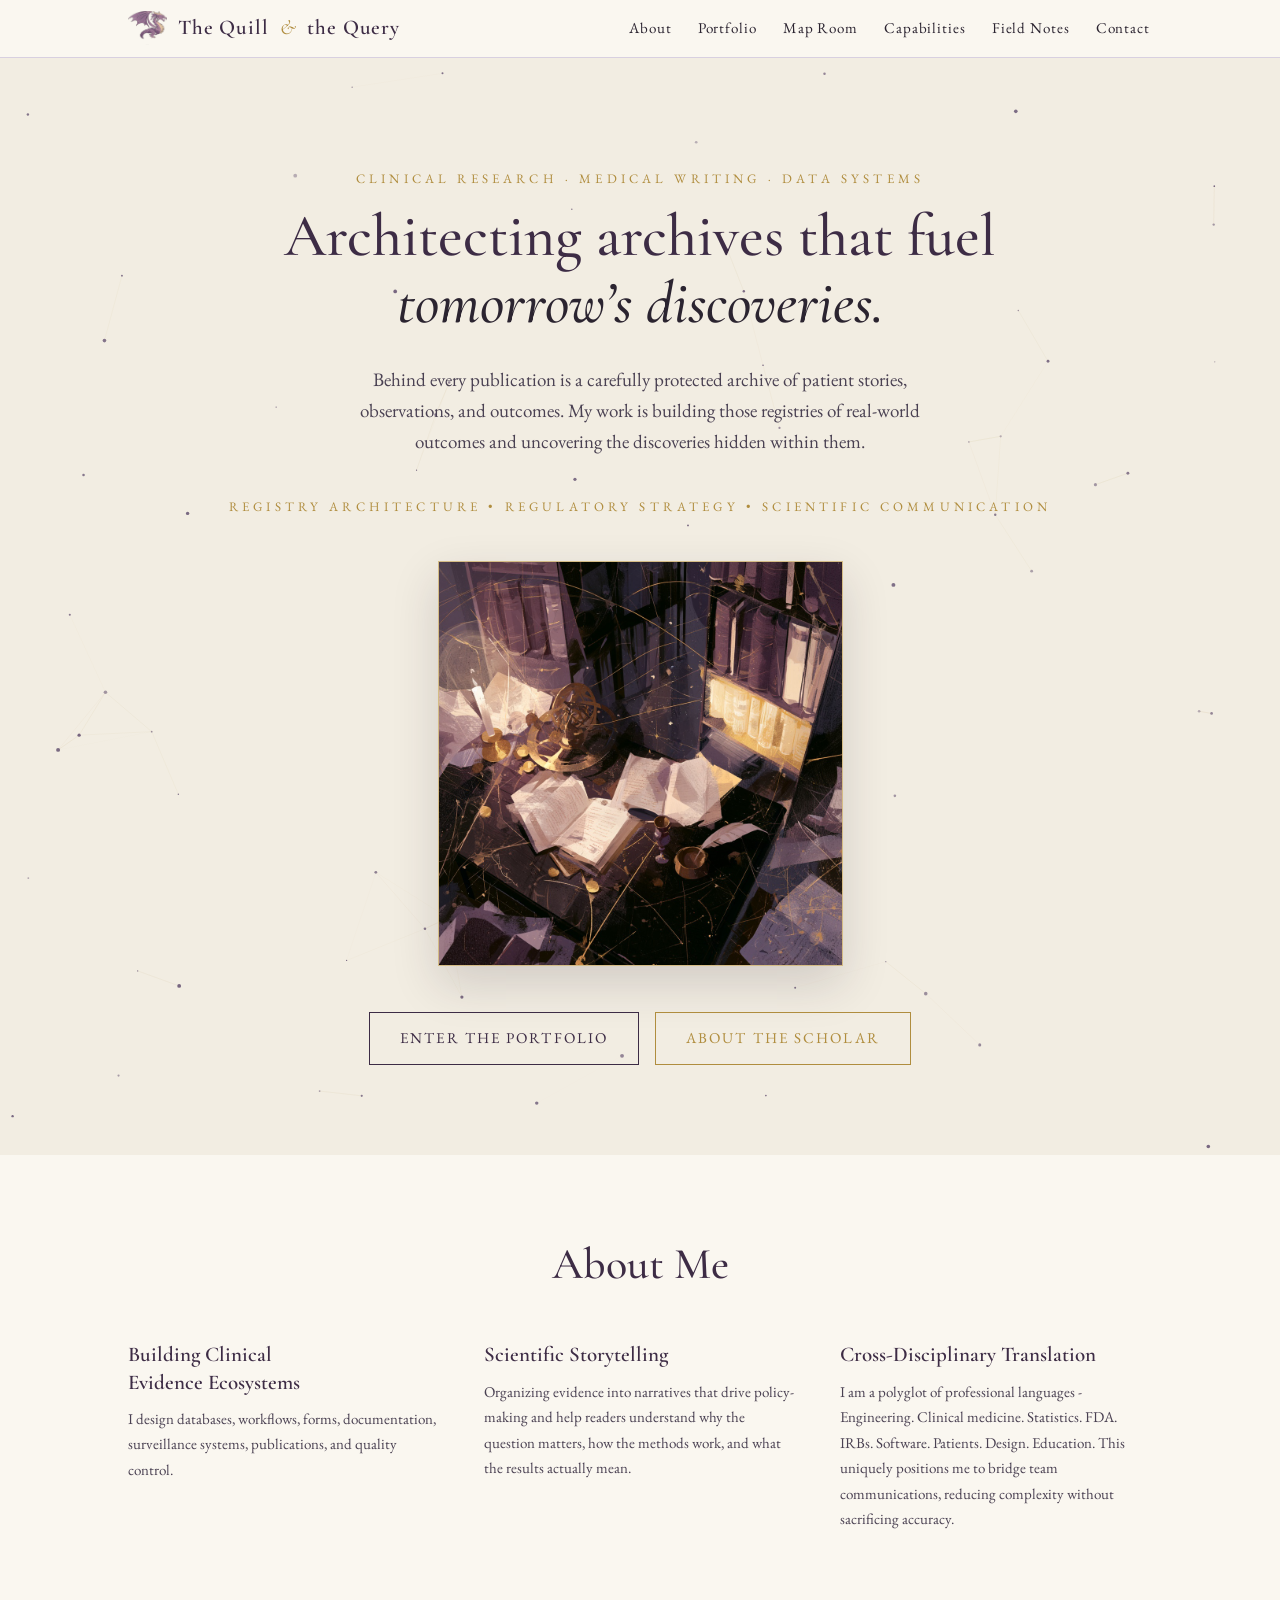
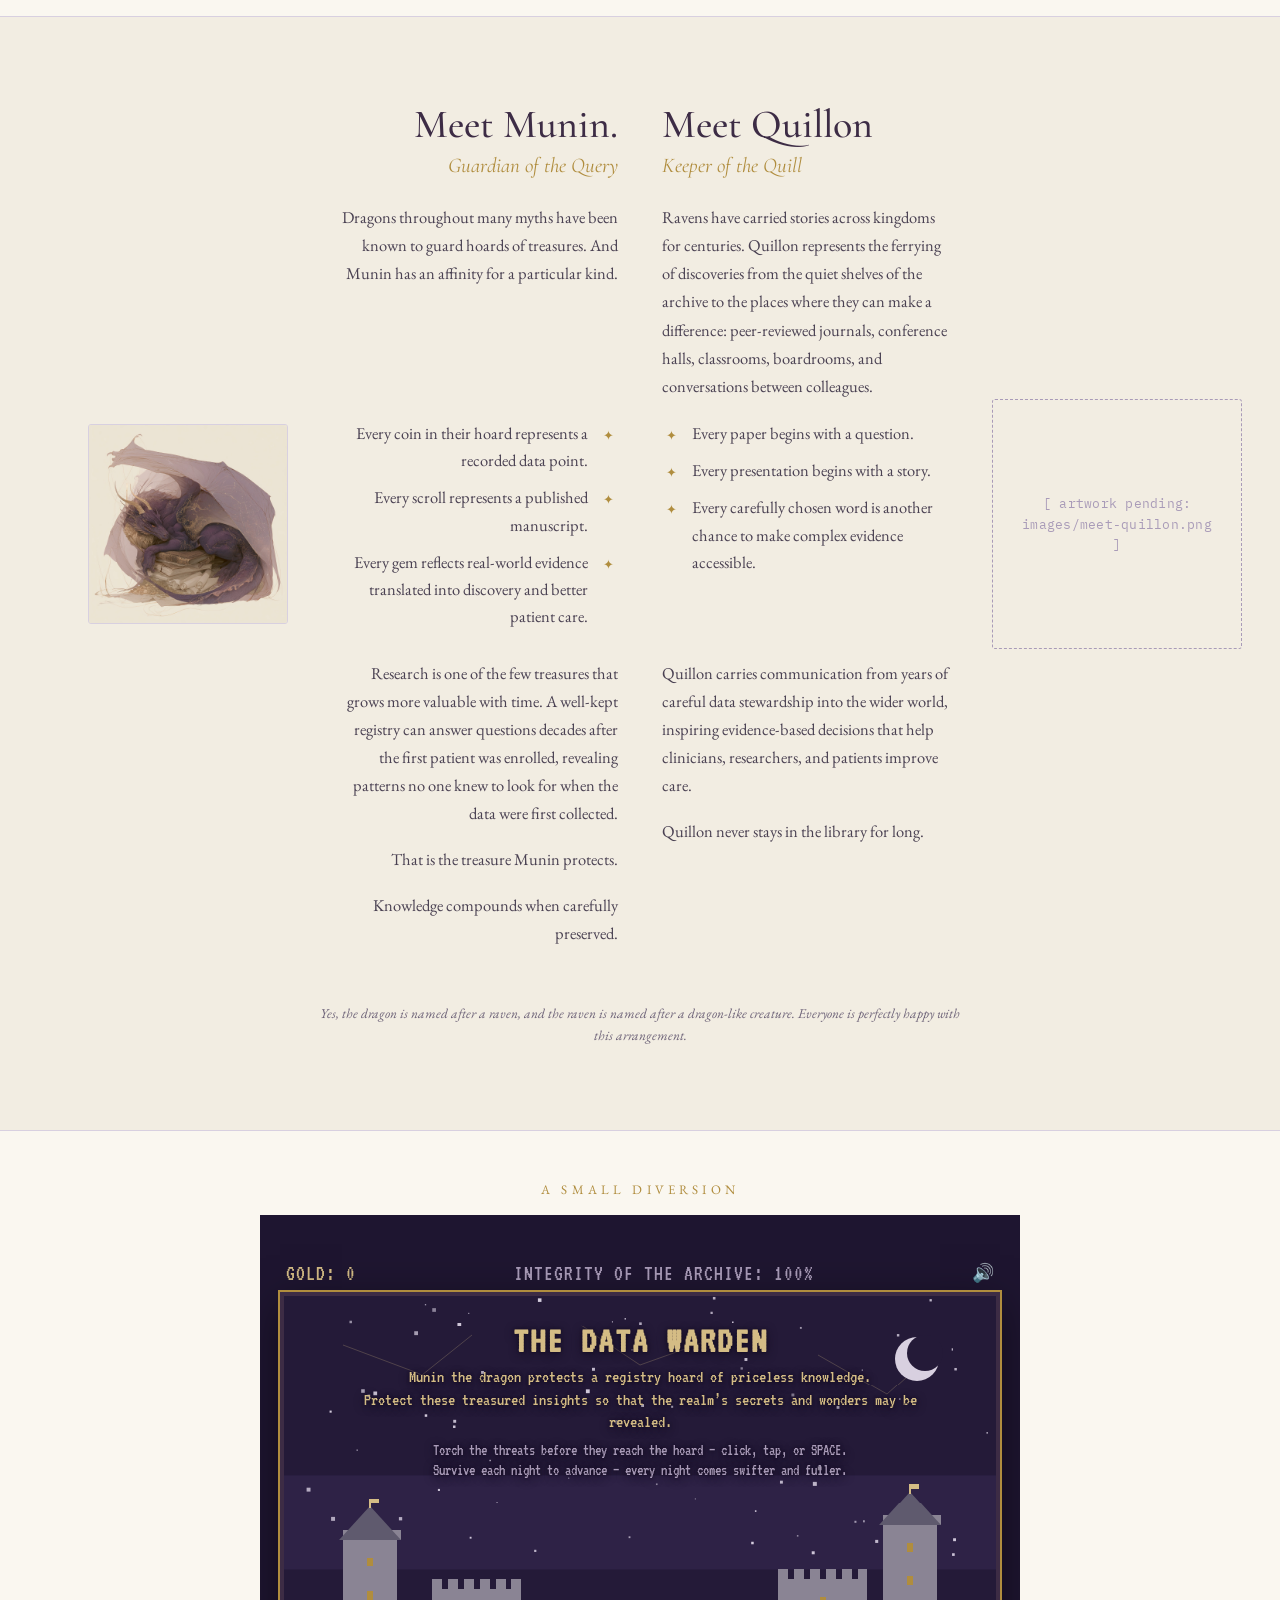
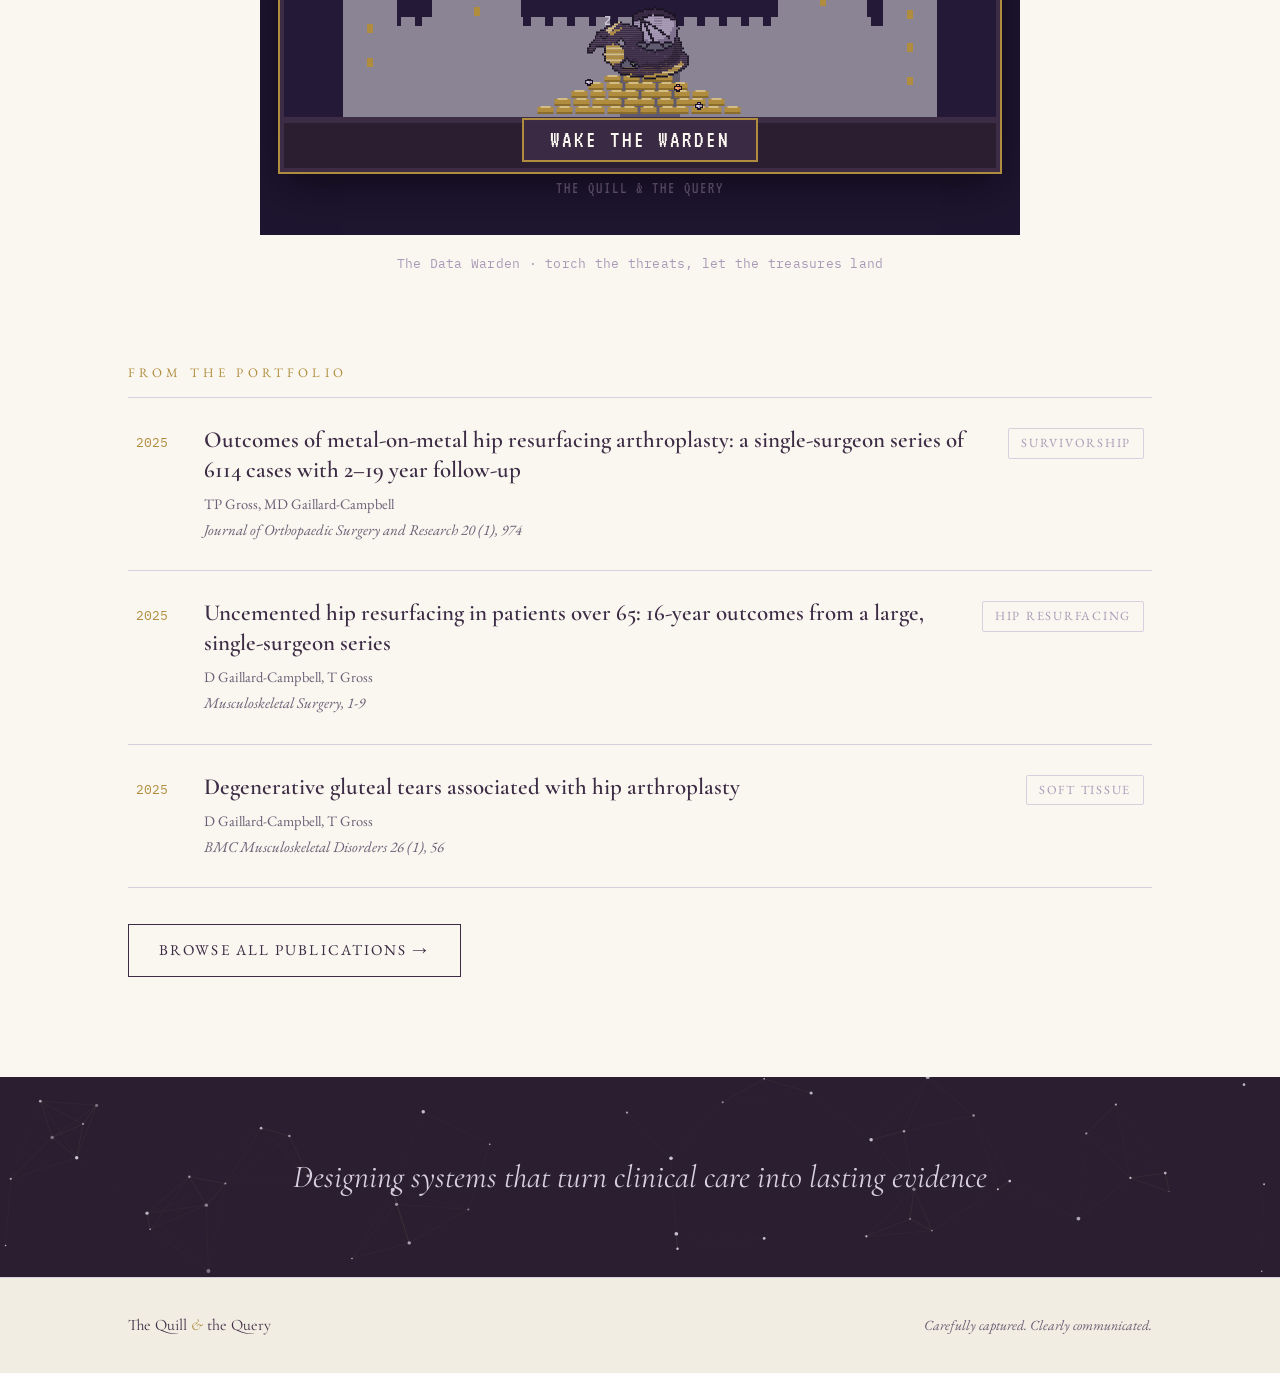
==== index.html @ eadd6ceb "Home: align Meet Munin/Quillon on shared grid rows; new Quillon copy - Rebuild the two sections as o" ====
<!DOCTYPE html>
<html lang="en">
<head>
  <meta charset="utf-8">
  <meta name="viewport" content="width=device-width, initial-scale=1">
  <title>The Quill &amp; the Query - Clinical Research · Medical Writing · Data Systems</title>
  <meta name="description" content="The professional site of a clinical research director, medical writer, and data systems architect. Longitudinal registries, peer-reviewed evidence, and the systems that hold them together.">
  <link rel="icon" href="data:image/svg+xml,%3Csvg xmlns='http://www.w3.org/2000/svg' viewBox='0 0 100 100'%3E%3Ctext y='.9em' font-size='88' fill='%23B08D3E'%3E%E2%9C%A6%3C/text%3E%3C/svg%3E">
  <link rel="preconnect" href="https://fonts.googleapis.com">
  <link rel="preconnect" href="https://fonts.gstatic.com" crossorigin>
  <link href="https://fonts.googleapis.com/css2?family=Cormorant+Garamond:ital,wght@0,400;0,500;0,600;1,400;1,500&family=EB+Garamond:ital,wght@0,400;0,500;1,400&family=IBM+Plex+Mono:wght@400;500&display=swap" rel="stylesheet">
  <link rel="stylesheet" href="css/style.css">
  <style>html { scroll-snap-type: y proximity; }</style>
  <script>document.documentElement.classList.add('js');</script>
</head>
<body>
  <a class="skip-link" href="#main">Skip to content</a>

  <header class="site-header">
    <div class="inner">
      <a class="brand" href="index.html"><img class="brand-mark" src="images/quill-icon.png" alt="" aria-hidden="true">The Quill <span class="amp">&amp;</span> the Query</a>
      <nav class="site-nav" aria-label="Primary">
        <a class="navlink" href="about.html">About</a>
        <a class="navlink" href="archive.html">Portfolio</a>
        <a class="navlink" href="map-room.html">Map Room</a>
        <a class="navlink" href="capabilities.html">Capabilities</a>
        <a class="navlink" href="field-notes.html">Field Notes</a>
        <a class="navlink" href="contact.html">Contact</a>
      </nav>
    </div>
  </header>

  <main id="main">
    <!-- HERO -->
    <section class="hero">
      <canvas data-constellation data-density="70" aria-hidden="true"></canvas>
      <div class="inner">
        <p class="eyebrow">Clinical Research · Medical Writing · Data Systems</p>
        <h1>Architecting archives that fuel<br><em>tomorrow&rsquo;s discoveries.</em></h1>
        <p class="lede">
          Behind every publication is a carefully protected archive of patient
          stories, observations, and outcomes. My work is building those
          registries of real-world outcomes and uncovering the discoveries
          hidden within them.
        </p>
        <p class="eyebrow eyebrow-mirror">Registry architecture &bull; Regulatory strategy &bull; Scientific communication</p>
        <figure class="art hero-art" data-missing="[ artwork pending: images/starlit-study.png ]">
          <img src="images/starlit-study.png" alt="A candlelit study with open manuscripts, an armillary sphere, and gold constellations threading the bookshelves">
        </figure>
        <div class="actions">
          <a class="cta" href="archive.html">Enter the Portfolio</a>
          <a class="cta gold" href="about.html">About the Scholar</a>
        </div>
      </div>
    </section>

    <!-- ABOUT ME -->
    <section class="container about-me">
      <h2 class="display about-me-heading">About Me</h2>
      <div class="thesis">
        <div>
          <h3>Building Clinical Evidence Ecosystems</h3>
          <p>
            I design databases, workflows, forms,
            documentation, surveillance systems, publications, and quality
            control.
          </p>
        </div>
        <div>
          <h3>Scientific Storytelling</h3>
          <p>
            Organizing evidence into narratives that drive policy-making and
            help readers understand why the question matters, how the methods
            work, and what the results actually mean.
          </p>
        </div>
        <div>
          <h3>Cross-Disciplinary Translation</h3>
          <p>
            I am a polyglot of professional languages - Engineering. Clinical medicine. Statistics. FDA. IRBs. Software.
            Patients. Design. Education. This uniquely positions me to bridge team
            communications, reducing complexity without sacrificing accuracy.
            
          </p>
        </div>
      </div>
    </section>

    <!-- MEET MUNIN &amp; MEET QUILLON -->
    <section class="meet-band">
      <div class="meet-inner">
        <div class="meet-grid">

          <!-- MUNIN (left, mirrored toward the divider) -->
          <figure class="art meet-art mimg" data-missing="[ artwork pending: images/meet-munin.png ]">
            <img src="images/meet-munin.png" alt="The dragon Munin curled asleep beneath a starlit wing, atop books, scrolls, and gold coins">
          </figure>
          <h2 class="display r-head c-m">Meet Munin.</h2>
          <p class="meet-subhead r-sub c-m"><em>Guardian of the Query</em></p>
          <p class="meet-p r-intro c-m">Dragons throughout many myths have been known to guard hoards of treasures. And Munin has an affinity for a particular kind.</p>
          <ul class="hoard-list r-list c-m">
            <li>Every coin in their hoard represents a recorded data point.</li>
            <li>Every scroll represents a published manuscript.</li>
            <li>Every gem reflects real-world evidence translated into discovery and better patient care.</li>
          </ul>
          <div class="meet-close r-close c-m">
            <p>Research is one of the few treasures that grows more valuable with time. A well-kept registry can answer questions decades after the first patient was enrolled, revealing patterns no one knew to look for when the data were first collected.</p>
            <p>That is the treasure Munin protects.</p>
            <p>Knowledge compounds when carefully preserved.</p>
          </div>

          <!-- QUILLON (right, mirror of Munin) -->
          <figure class="art meet-art qimg" data-missing="[ artwork pending: images/meet-quillon.png ]">
            <img src="images/meet-quillon.png" alt="The raven Quillon in flight, a sealed letter in its beak, carrying evidence from the archive into the world">
          </figure>
          <h2 class="display r-head c-q">Meet Quillon</h2>
          <p class="meet-subhead r-sub c-q"><em>Keeper of the Quill</em></p>
          <p class="meet-p r-intro c-q">Ravens have carried stories across kingdoms for centuries. Quillon represents the ferrying of discoveries from the quiet shelves of the archive to the places where they can make a difference: peer-reviewed journals, conference halls, classrooms, boardrooms, and conversations between colleagues.</p>
          <ul class="hoard-list r-list c-q">
            <li>Every paper begins with a question.</li>
            <li>Every presentation begins with a story.</li>
            <li>Every carefully chosen word is another chance to make complex evidence accessible.</li>
          </ul>
          <div class="meet-close r-close c-q">
            <p>Quillon carries communication from years of careful data stewardship into the wider world, inspiring evidence-based decisions that help clinicians, researchers, and patients improve care.</p>
            <p>Quillon never stays in the library for long.</p>
          </div>

        </div>

        <p class="meet-footnote">Yes, the dragon is named after a raven, and the raven is named after a dragon-like creature. Everyone is perfectly happy with this arrangement.</p>
      </div>
    </section>

    <!-- THE HOARD GAME -->
    <section class="game-stage" aria-label="The hoard game">
      <div class="container" style="width: 100%; text-align: center;">
        <p class="eyebrow">A Small Diversion</p>
        <div class="game-embed">
<iframe
  title="The Data Warden"
  style="width:100%; max-width:760px; aspect-ratio:760/620; border:0; display:block; margin:0 auto;"
  loading="lazy"
  allow="autoplay"
  srcdoc="<!doctype html>
<html lang=&quot;en&quot;>
<head>
<meta charset=&quot;UTF-8&quot;>
<meta name=&quot;viewport&quot; content=&quot;width=device-width, initial-scale=1.0&quot;>
<title>The Data Warden</title>
<style>
@font-face { font-family:'VT323'; font-style:normal; font-weight:400;
  src:url([data-uri]) format('woff2'); }

  * { margin:0; padding:0; box-sizing:border-box; }
  html, body { height:100%; }
  body {
    background:#1E1530; display:flex; flex-direction:column; align-items:center;
    justify-content:center; min-height:100vh; font-family:'VT323', monospace; color:#FAF7F0;
    overflow:hidden;
  }
  #hud {
    display:flex; justify-content:space-between; gap:16px; width:100%;
    padding:8px 6px; font-size:22px; letter-spacing:1px;
  }
  #hud span { white-space:nowrap; }
  #hud .gold { color:#D4BC85; }
  #hud .integrity { color:#A99BB8; }
  #muteBtn { background:none; border:none; font-size:18px; cursor:pointer; line-height:1; }
  .overlay .best { font-size:16px; color:#B08D3E; letter-spacing:2px; }
  #stage { display:flex; flex-direction:column; align-items:center; }
  #wrap { position:relative; }
  canvas {
    display:block; image-rendering:pixelated; touch-action:none;
    border:4px solid #3D2C45; box-shadow:0 0 0 2px #B08D3E, 0 12px 40px rgba(0,0,0,.5);
    cursor:crosshair;
  }
  .overlay {
    position:absolute; inset:4px; display:flex; flex-direction:column; align-items:center;
    justify-content:center; text-align:center; background:rgba(30,21,48,0.84); gap:12px; padding:20px;
  }
  .overlay h1 { font-size:42px; color:#D4BC85; letter-spacing:2px; }
  .overlay p { font-size:20px; color:#D8D0E0; max-width:480px; line-height:1.4; }
  .overlay .legend { font-size:18px; line-height:1.55; }
  .overlay .burn { color:#E8875A; }
  .overlay .keep { color:#9FBF8F; }
  .overlay button {
    font-family:'VT323', monospace; font-size:24px; background:#3D2C45; color:#FAF7F0;
    border:2px solid #B08D3E; padding:8px 26px; cursor:pointer; letter-spacing:2px;
  }
  .overlay button:hover { background:#B08D3E; color:#2A1E30; }
  /* start screen: let the sleeping dragon scene show through */
  .overlay.start { background:none; justify-content:space-between; pointer-events:none; padding:26px 20px 6px; }
  .overlay.start h1, .overlay.start p { text-shadow: 0 2px 10px rgba(20,12,32,.9), 0 0 3px rgba(20,12,32,.9); }
  .overlay.start .startTop { display:flex; flex-direction:column; align-items:center; gap:6px; }
  .overlay.start p { max-width:620px; line-height:1.25; }
  .overlay.start .lore { color:#D4BC85; font-size:18px; }
  .overlay.start .how { font-size:16px; color:#A99BB8; }
  .overlay.start h1 { font-size:38px; }
  /* narrow screens: shrink type so the HUD stays on one line and the
     intro text clears the sleeping dragon */
  @media (max-width: 640px){
    #hud { font-size:14px; gap:8px; padding:6px 4px; letter-spacing:0.5px; }
    #muteBtn { font-size:14px; }
    .overlay.start { padding:10px 8px 4px; }
    .overlay.start .startTop { gap:2px; }
    .overlay.start h1 { font-size:22px; }
    .overlay.start .lore { font-size:12px; }
    .overlay.start .how { font-size:11px; }
    .overlay .best { font-size:11px; }
    .overlay button { font-size:18px; padding:6px 16px; }
    .overlay h1 { font-size:28px; }
    .overlay p { font-size:15px; line-height:1.25; }
    #tagline { font-size:12px; margin-top:4px; }
  }
  .overlay.start button { pointer-events:auto; background:rgba(61,44,69,.92); }
  .hidden { display:none; }
  #tagline { margin-top:8px; font-size:16px; color:#6B5B7A; letter-spacing:2px; text-align:center; }

</style>
</head>
<body>
<div id=&quot;stage&quot;>
  <div id=&quot;hud&quot;>
    <span class=&quot;gold&quot;>GOLD: <span id=&quot;score&quot;>0</span></span>
    <span class=&quot;integrity&quot;>INTEGRITY OF THE ARCHIVE: <span id=&quot;integrity&quot;>100</span>%</span>
    <button id=&quot;muteBtn&quot; title=&quot;Sound on/off (M)&quot;>&amp;#128266;</button>
  </div>
  <div id=&quot;wrap&quot;>
    <canvas id=&quot;game&quot; width=&quot;720&quot; height=&quot;480&quot;></canvas>
    <div class=&quot;overlay start&quot; id=&quot;startOverlay&quot;>
      <div class=&quot;startTop&quot;>
        <h1>THE DATA WARDEN</h1>
        <p class=&quot;lore&quot;>Munin the dragon protects a registry hoard of priceless knowledge.<br>Protect these treasured insights so that the realm&amp;rsquo;s secrets and wonders may be revealed.</p>
        <p class=&quot;how&quot;>Torch the threats before they reach the hoard &amp;mdash; click, tap, or SPACE.<br>Survive each night to advance &amp;mdash; every night comes swifter and fuller.</p>
        <p class=&quot;best&quot; id=&quot;bestLine&quot;></p>
      </div>
      <button id=&quot;startBtn&quot;>WAKE THE WARDEN</button>
    </div>
    <div class=&quot;overlay hidden&quot; id=&quot;endOverlay&quot;>
      <h1 id=&quot;endTitle&quot;>THE ARCHIVE ENDURES</h1>
      <p id=&quot;endStats&quot;></p>
      <button id=&quot;restartBtn&quot;>GUARD AGAIN</button>
    </div>
  </div>
  <div id=&quot;tagline&quot;>THE QUILL &amp;amp; THE QUERY</div>
</div>

<script>
(() => {
'use strict';
const cv = document.getElementById('game');
const ctx = cv.getContext('2d');
const W = cv.width, H = cv.height;

const motionQuery = matchMedia('(prefers-reduced-motion: reduce)');
let reduced = motionQuery.matches;
if (motionQuery.addEventListener) motionQuery.addEventListener('change', e => { reduced = e.matches; });

// ---------- RESPONSIVE SCALING ----------
function fit(){
  const pad = 28;
  const s = Math.min(1, (window.innerWidth - pad) / W, (window.innerHeight - 130) / H);
  cv.style.width  = Math.floor(W * s) + 'px';
  cv.style.height = Math.floor(H * s) + 'px';
  document.getElementById('hud').style.maxWidth = Math.floor(W * s) + 'px';
}
window.addEventListener('resize', fit);
fit();

// ---------- PALETTE ----------
const PAL = {
  night:'#241A38', nightHi:'#2E2246', plum:'#3D2C45', plumDeep:'#2A1E30',
  lav:'#A99BB8', lavShade:'#7E6F8F', lavSoft:'#D8D0E0',
  gold:'#B08D3E', goldHi:'#D4BC85', goldLo:'#8A6C2C',
  castle:'#8A8494', castleDeep:'#5F5A6E',
  cream:'#FAF7F0', ember:'#E8875A', emberHi:'#F2B268', flame:'#F5D76E',
  sage:'#7E9B6E', sick:'#5E7A50', ink:'#1A1424', star:'#E8E0F0'
};

// ---------- STATE ----------
let state = 'idle'; // idle | play | over
let score = 0, corrupted = 0, singed = 0, burnedBad = 0, saved = 0;
let items = [], flames = [], particles = [], zzz = [];
let t = 0, playMs = 0, lastNow = 0, spawnTimer = 0, speedMult = 1;
let dragonMood = 'sleep'; // sleep | alert | fire | sheepish
let moodTimer = 0, face = -1, fireCooldown = 0, flash = 0;
let paused = false, pending = null; // queued shot while the fire recharges
let level = 1, lastWin = false;     // level rises each dawn; harder every time
const NIGHT_MS = 60000;             // wall-clock: every night is a hard 1-minute cap
const HOARD = { x: W/2, y: H - 110 };

const THREATS = [
  'DUPLICATE RECORD', 'MISSING DATA', 'SURVIVOR BIAS', 'CONFOUNDING VARIABLES',
  'SELECTION BIAS', 'p-HACKING', 'MEASUREMENT ERROR'
];
const TREASURES = [
  'LONGITUDINAL DATA', 'LARGE COHORT', 'CONSISTENT PROTOCOL', 'STANDARDIZED'
];

// ---------- STARS ----------
const stars = Array.from({length:70}, () => ({
  x: Math.random()*W, y: Math.random()*(H*0.55), r: Math.random()*1.5+0.5, p: Math.random()*6.28
}));
const constel = [
  [60,50,140,80],[140,80,190,40],[540,60,610,100],[610,100,660,55],
  [300,30,360,70],[360,70,430,45]
];

// ---------- BACKGROUND ----------
function dawnProgress(){ return state==='play' ? Math.min(1, playMs/NIGHT_MS) : 0; }
function lerpC(a,b,f){
  const pa = parseInt(a.slice(1),16), pb = parseInt(b.slice(1),16);
  const r  = ((pa>>16)      + (((pb>>16)      - (pa>>16))*f))      | 0;
  const g  = (((pa>>8)&amp;255) + ((((pb>>8)&amp;255) - ((pa>>8)&amp;255))*f)) | 0;
  const bl = ((pa&amp;255)      + (((pb&amp;255)      - (pa&amp;255))*f))      | 0;
  return `rgb(${r},${g},${bl})`;
}
function drawBg(){
  const dawn = dawnProgress();
  ctx.fillStyle = lerpC(PAL.night,'#43336A',dawn*0.9); ctx.fillRect(0,0,W,H);
  ctx.fillStyle = lerpC(PAL.nightHi,'#584680',dawn*0.9); ctx.fillRect(0,H*0.38,W,H*0.2);
  stars.forEach(s => {
    const tw = reduced ? 0.8 : 0.5 + 0.5*Math.abs(Math.sin(t*0.03 + s.p));
    ctx.globalAlpha = tw*0.9*(1-dawn*0.65); ctx.fillStyle = PAL.star;
    ctx.fillRect(s.x, s.y, s.r*2, s.r*2);
  });
  ctx.globalAlpha = 0.25*(1-dawn*0.6); ctx.strokeStyle = PAL.goldHi; ctx.lineWidth = 1;
  constel.forEach(c => { ctx.beginPath(); ctx.moveTo(c[0],c[1]); ctx.lineTo(c[2],c[3]); ctx.stroke(); });
  ctx.globalAlpha = 1;
  // moon sinks toward the horizon as dawn nears
  const mx = 640 - 540*dawn, my = 64 + 26*dawn;
  ctx.fillStyle = PAL.lavSoft; ctx.beginPath(); ctx.arc(mx,my,22,0,7); ctx.fill();
  ctx.fillStyle = lerpC(PAL.night,'#43336A',dawn*0.9); ctx.beginPath(); ctx.arc(mx+8,my-6,18,0,7); ctx.fill();
  // first light behind the castle
  if (dawn > 0.55){
    ctx.globalAlpha = (dawn-0.55)/0.45*0.30; ctx.fillStyle = PAL.emberHi;
    ctx.fillRect(0, H*0.5, W, H-52-H*0.5); ctx.globalAlpha = 1;
  }
  drawCastle();
  ctx.fillStyle = PAL.plumDeep; ctx.fillRect(0,H-52,W,52);
  ctx.fillStyle = PAL.plum; ctx.fillRect(0,H-52,W,6);
  if (flash > 0){
    ctx.globalAlpha = flash/14 * 0.28; ctx.fillStyle = PAL.sick;
    ctx.fillRect(0,0,W,H); ctx.globalAlpha = 1;
  }
}

function castleTower(x, w, h, cap){
  ctx.fillStyle = PAL.castle; ctx.fillRect(x, H-52-h, w, h);
  for(let i=0;i<w;i+=16){ ctx.fillRect(x+i, H-52-h-10, 10, 10); }
  if(cap){
    ctx.fillStyle = PAL.castleDeep;
    ctx.beginPath(); ctx.moveTo(x-4,H-52-h); ctx.lineTo(x+w/2,H-52-h-34); ctx.lineTo(x+w+4,H-52-h); ctx.fill();
    ctx.fillStyle = PAL.goldHi; ctx.fillRect(x+w/2-1, H-52-h-42, 2, 10);
    ctx.fillRect(x+w/2+1, H-52-h-42, 8, 5);
  }
  ctx.fillStyle = PAL.gold;
  for(let wy=H-52-h+18; wy<H-80; wy+=34){ ctx.fillRect(x+w/2-3, wy, 6, 9); }
}
function drawCastle(){
  castleTower(60, 54, 180, true);
  castleTower(150, 90, 130, false);
  castleTower(500, 90, 140, false);
  castleTower(606, 54, 195, true);
  // curtain wall runs tower to tower, joining the outer towers to the keep
  ctx.fillStyle = PAL.castle; ctx.fillRect(114, H-52-92, 492, 92);
  for(let i=118;i<602;i+=22){ ctx.fillRect(i, H-52-102, 14, 10); }
  ctx.fillStyle = PAL.castleDeep; ctx.beginPath();
  ctx.moveTo(340,H-52); ctx.lineTo(340,H-108); ctx.arc(370,H-108,30,Math.PI,0); ctx.lineTo(400,H-52); ctx.fill();
}

// ---------- HOARD: a mound of coins, gems and a crown ----------
// deterministic coin layout: rows of overlapping coins forming the mound
const COINS = (() => {
  const list = [];
  [12,10,8,6,4,2].forEach((n,tier) => {
    for(let i=0;i<n;i++){
      const jx = ((i*7 + tier*5) % 5) - 2;      // stable pseudo-jitter
      list.push({ dx: (i-(n-1)/2)*17 + jx, dy: -tier*8 });
    }
  });
  return list;
})();
const GEMS = [
  { dx:-52, dy:-30, c:'lav'   },   // amethyst
  { dx: 38, dy:-24, c:'ember' },   // ruby
  { dx: -6, dy:-50, c:'sage'  },   // emerald
  { dx: 60, dy: -6, c:'lav'   },
];
const GEM_C = { lav:[PAL.lav,PAL.lavSoft], ember:[PAL.ember,PAL.emberHi], sage:[PAL.sage,'#A3BC90'] };
let glints = [];

function drawCoin(x,y,bad){
  ctx.fillStyle = bad ? PAL.sick : PAL.goldLo; ctx.fillRect(x-8, y-2, 16, 3);
  ctx.fillStyle = bad ? PAL.sage : PAL.gold;   ctx.fillRect(x-8, y-6, 16, 5);
  ctx.fillStyle = bad ? '#8FA87E' : PAL.goldHi; ctx.fillRect(x-5, y-7, 10, 2);
}
function drawGem(x,y,kind){
  const [c,hi] = GEM_C[kind];
  ctx.fillStyle = PAL.ink;
  ctx.fillRect(x-2, y-5, 4, 2); ctx.fillRect(x-4, y-3, 8, 4); ctx.fillRect(x-2, y+1, 4, 2);
  ctx.fillStyle = c;
  ctx.fillRect(x-1, y-4, 2, 1); ctx.fillRect(x-3, y-2, 6, 2); ctx.fillRect(x-1, y, 2, 1);
  ctx.fillStyle = hi; ctx.fillRect(x-2, y-2, 2, 2);
}
function drawCrown(x,y){
  ctx.fillStyle = PAL.gold; ctx.fillRect(x-6, y-3, 12, 4);
  ctx.fillStyle = PAL.goldHi;
  ctx.fillRect(x-6, y-6, 2, 3); ctx.fillRect(x-1, y-7, 2, 4); ctx.fillRect(x+4, y-6, 2, 3);
  ctx.fillStyle = PAL.ember; ctx.fillRect(x-1, y-2, 2, 2);
}
function drawHoard(){
  const cx = HOARD.x, base = H-56;
  COINS.forEach((c,i) => drawCoin(cx+c.dx, base+c.dy, i < corrupted*4));
  GEMS.forEach(g => drawGem(cx+g.dx, base+g.dy, g.c));
  drawCrown(cx+26, base-44);
  // occasional glints: a four-point star swells and fades on a random treasure
  glints.forEach(g => {
    const arm = Math.max(1, Math.sin(Math.PI * g.age/g.life) * 5);
    ctx.globalAlpha = 0.9; ctx.fillStyle = PAL.cream;
    ctx.fillRect(g.x-arm, g.y-1, arm*2, 2);
    ctx.fillRect(g.x-1, g.y-arm, 2, arm*2);
    ctx.globalAlpha = 1;
    g.age++;
  });
  glints = glints.filter(g => g.age < g.life);
}
function spawnGlint(){
  const spots = COINS.length + GEMS.length;
  const i = Math.random()*spots|0;
  const s = i < COINS.length ? COINS[i] : GEMS[i-COINS.length];
  glints.push({ x: HOARD.x+s.dx, y: H-56+s.dy-4, age: 0, life: 26 });
}

// ---------- DRAGON ----------
// 64x64 pixel maps, facing LEFT, generated procedurally (curled body, long
// swan neck, folded lavender wing, gold belly scales, crown horns). Legend:
// . blank  K outline  P plum body  L lavender wing  G gold  H gold light  W cream
// __DRAGON_MAPS_START__ (generated by tools/dragon-gen.js)
const MAPS = {
  sleep: [
    &quot;................................................................&quot;,
    &quot;................................................................&quot;,
    &quot;................................................................&quot;,
    &quot;................................................................&quot;,
    &quot;................................................................&quot;,
    &quot;................................................................&quot;,
    &quot;................................................................&quot;,
    &quot;................................................................&quot;,
    &quot;................................................................&quot;,
    &quot;................................................................&quot;,
    &quot;................................................................&quot;,
    &quot;................................................................&quot;,
    &quot;................................................................&quot;,
    &quot;................................................................&quot;,
    &quot;................................................................&quot;,
    &quot;................................................................&quot;,
    &quot;................................................................&quot;,
    &quot;................................................................&quot;,
    &quot;................................................................&quot;,
    &quot;................................................................&quot;,
    &quot;................................................................&quot;,
    &quot;................................................................&quot;,
    &quot;................................................................&quot;,
    &quot;................................................................&quot;,
    &quot;................................................................&quot;,
    &quot;................................................................&quot;,
    &quot;................................................................&quot;,
    &quot;.......................................K........................&quot;,
    &quot;..................................KKKKKPKKKK....................&quot;,
    &quot;...............................KKKRPPPPPPPPPKK..................&quot;,
    &quot;.............................KKPPPPPPPRPPPPPPPKK.K..............&quot;,
    &quot;............................KPPPPPPPKKLKKKKKPPPPKK..............&quot;,
    &quot;............................KPPPPKKKLLLLLLLLKKKPPK..............&quot;,
    &quot;............................KPPKKKLLLLLLLLLLLLLKKK..............&quot;,
    &quot;............................KKKLKKKLLLLLLLLLLLLLMMK.............&quot;,
    &quot;....................KHK.....KLLLKKKKKLLLLLLLLLLLLMK.............&quot;,
    &quot;.................KKHHRPKKKK.KLLLKLKLKKLLLLLLLLLLLMK.............&quot;,
    &quot;...............KKPHHPPPPPRPKPKKLKLKKLLKKLLLLLLLLLMK.............&quot;,
    &quot;..............KPHHHPPPGPPPPPPRPKKLLKLLLKKLLLLLLLMMMK............&quot;,
    &quot;............KKPHHHPGGGPPPPPPPPPPKLLKKLLLLKKLLLLLMMK.............&quot;,
    &quot;..........KKPPPPHGGGPPPPPPPPPPPPPKLLKLLLLLKKLLLMMMK.............&quot;,
    &quot;..........KPPPPPPGGPPPPPPPPPPPPPPKLLKKLLLLLKKLLMMMK.............&quot;,
    &quot;.........KPPKPPKPPPPPPPPPPPPPPPPPKLLLKLLLLLLLKKMMMK.............&quot;,
    &quot;.........KPPPKKPPPPPPPKPPPPPPPPPPKLLLKKLLLLLMMKMMKPK............&quot;,
    &quot;........KPPPRPPPPPPPPK.KPPPPPPPPPKMMLLKLLMMMMMMMMKPK............&quot;,
    &quot;.......KPPPPPPPPRPPPK...KPPPPPPKKKKMMKKKKKMMKKKKMQQQK...........&quot;,
    &quot;......KPPPPPPPPPPPGPRK..KPPPPPK....KK.....KK....KQQQK...........&quot;,
    &quot;......KPPPKKKKPGGGGGGGKKRPPPPPPKK..K.......K..KKPQQQK...........&quot;,
    &quot;.....KPPPK....KHHHHHHHHPPPPPRPPPPKK.........KKPPPQQQQK..........&quot;,
    &quot;.....KPPK.....KGGGGGGGGGPPPPPPPPRPPKKKK.KKKKPPPPPQQQK...........&quot;,
    &quot;.....KKK......KGGGGGGGGGPPPPPPPPPPPPRPPKPPPPPPPPQQQQQKK.........&quot;,
    &quot;.............KHHHHHHHHHHPPPPPPPPPPPPPPPPRPPPPPPPQQQQQPPK........&quot;,
    &quot;..............KGGGGGGGGGPPPPPPPPPPPPPPPPPPPPRPPQQQQQPPPPK.......&quot;,
    &quot;..............KGGGGGGGGGPKPPPPPPPPPPPPPPPPPPPPQQQQQQPPPPK.......&quot;,
    &quot;..............KHHHHHHHHPK.KPPPPPPPPPPPPPPPPPQQQQQQQPRPPPK.......&quot;,
    &quot;...............KKGGGGGPK...KKPPPPPPQPPPPPQQQQQQQQQPPGPPPK.......&quot;,
    &quot;.................KGRPPK......KKPPQQQQQQQQQQQQQQQPPPGGGPPK.......&quot;,
    &quot;..................KPPPK........KQQQQQQQQQQQQQQPPPHHHHPPK........&quot;,
    &quot;..................KPPPPKKKKKKKKPPPQQQQQQQQQPPPPPGGGGPKK.........&quot;,
    &quot;...................KKPPPPPPPPPPRPPPPPPPPPPPPPPGGGGGKK...........&quot;,
    &quot;.....................KPPPPPPPPPPPPPRPPPPPPPHHHHHHKK.............&quot;,
    &quot;......................KKKKKGPPPPPPPPPPPGGGGGGGKKK...............&quot;,
    &quot;...........................KKKKKKKGGGGGGKKKKKK..................&quot;,
    &quot;..................................KKKKKK........................&quot;,
  ],
  alert: [
    &quot;................................................................&quot;,
    &quot;................................................................&quot;,
    &quot;................................................................&quot;,
    &quot;..................................H.............................&quot;,
    &quot;................................HH..............................&quot;,
    &quot;...............................HH...............................&quot;,
    &quot;.........................KKKKHHH...G............................&quot;,
    &quot;.......................KKPPPHHHKGGG.............................&quot;,
    &quot;.....................KKPPPPPPHGGG...............................&quot;,
    &quot;.................KKKKPPKWPPPPPGGK...............................&quot;,
    &quot;...............KKPPPPPPKKPPPPPPPPK..............................&quot;,
    &quot;..............KPPPPPPPPKKPPPPPPPK...............................&quot;,
    &quot;..............KPPPPPPPHPPPPPPPPPK...............................&quot;,
    &quot;..............KKKKKKKKKGPPPPPPKK................................&quot;,
    &quot;...............K.K.....KPPPPPK..................................&quot;,
    &quot;......................KHPPPPPK..................................&quot;,
    &quot;......................KGPPPPK...................................&quot;,
    &quot;......................KPPPPRK...................................&quot;,
    &quot;......................KPPPPPK...................................&quot;,
    &quot;.....................KGPPPPPK...................................&quot;,
    &quot;.....................KGPPPPPK...................................&quot;,
    &quot;.....................KHPPPPPK...................................&quot;,
    &quot;.....................KGPPPPPK...........K.......................&quot;,
    &quot;.....................KGPPPPPK.......KKKKPKKKK...................&quot;,
    &quot;.....................KHPPPPPK....KKKPPPPPPPPPKK.................&quot;,
    &quot;.....................KGPPPPPK..KKPPPPPPPPPPPPPPK................&quot;,
    &quot;.....................KGPPPPPK.KPPPPPPPKKKKKPPPPPKKK.............&quot;,
    &quot;.....................KHPPPRPK.KPPPPKKKLLLLLKKKPPPPK.............&quot;,
    &quot;.....................KGPPPPPPKRPPKKLLLLLLLLLLLKKPPK.............&quot;,
    &quot;.....................KGGPPPPPPKKKLLLLLLLLLLLLLLLKKK.............&quot;,
    &quot;.....................KHHPPPPPPKLLKKLLLLLLLLLLLLLLMK.............&quot;,
    &quot;.....................KGGPPPPPPKLLKKKLLLLLLLLLLLLLMMK............&quot;,
    &quot;.....................KGGPPPPPPPKLKKLKLLLLLLLLLLLLLMK............&quot;,
    &quot;.....................KHHHPPPPPPKLKLKLKKLLLLLLLLLLLMK............&quot;,
    &quot;......................KGGPPPPPPKLKLKLLKKLLLLLLLLLLMK............&quot;,
    &quot;......................KGGGPPPPPPKKLKKLLKKLLLLLLLLLMK............&quot;,
    &quot;......................KHHHPPPPPPKKLLKLLLKKLLLLLLLLMMK...........&quot;,
    &quot;......................KGGGGPPPPPPKLLKLLLLKKLLLLLLMMK............&quot;,
    &quot;.......................KGGGPPRPPPKLLLKLLLLLKLLLLLMMK............&quot;,
    &quot;.......................KHHHPPPPPPKLLLKLLLLLLKLLLMMMK............&quot;,
    &quot;.......................KGGPPPPPPPPKLLKKLLLLLLKKLMMMK............&quot;,
    &quot;.......................KPPPPPPPPPKLLLLKLLLLLLLKKMMMK............&quot;,
    &quot;......................KPPPPPPPPPPKLLLLKLLLLLLLMKKMK.............&quot;,
    &quot;......................KPPPPPPPPPPKLLLLLKLLLLLMMMMMK.............&quot;,
    &quot;......................KPPPPPPPPPKKMMLLLKLLLMMMMMMK..............&quot;,
    &quot;......................KPPPPPPPPKMKMMMMMKKMMMMMMMMK..............&quot;,
    &quot;.....................KPPPPPPPPPPKKKKMMKKKKKMMKKKK...............&quot;,
    &quot;......................KPRPPPPPPPK...KK.....KK...KK..............&quot;,
    &quot;......................KPPPPPRPPPPK..K.......K..KPK..............&quot;,
    &quot;......................KPPPPPPPPPRPKK.........KKPPK..............&quot;,
    &quot;..........KKK.........KPPPPPPPPPPPPPKKKK.KKKKQQPPPK.............&quot;,
    &quot;.........KPPPK.........KPPPPPPPPPPPPPPPPKPQQQQPPPK..............&quot;,
    &quot;.........KPPPK.........KPPPPPPPPPPPPPPPPPQQQQQPPPK..............&quot;,
    &quot;.........KPPPPKK........KPPPPPPPPPPPPPPQQQQQQPPPRK..............&quot;,
    &quot;..........KRPPPPKK....KKPPPPPPPQPPPPPQQQQQQQPPPPK...............&quot;,
    &quot;...........KPPPRPPKKKKPPPPPPPPQQQQQQQQQQQQQPGPPK................&quot;,
    &quot;............KGGPPPPRPPPPPPPPPQQQQQQQQQQQQQGGGGPK................&quot;,
    &quot;.............KKHHPPPPKKRPPPPPQQQQQQQQQQHHHHHHKK.................&quot;,
    &quot;...............KKGGGGPPPPPPRPPPPPPQPGGGGGGGKK...................&quot;,
    &quot;.................KKKGGGGGGGGPGGGGGGGGGGGKKK.....................&quot;,
    &quot;....................KKKKHHHHHHHHHHHHKKKK........................&quot;,
    &quot;........................KKKKKKKKKKKK............................&quot;,
    &quot;................................................................&quot;,
    &quot;................................................................&quot;,
  ],
  sheepish: [
    &quot;................................................................&quot;,
    &quot;................................................................&quot;,
    &quot;................................................................&quot;,
    &quot;..................................H.............................&quot;,
    &quot;................................HH..............................&quot;,
    &quot;...............................HH...............................&quot;,
    &quot;.........................KKKKHHH...G............................&quot;,
    &quot;.......................KKPPPHHHKGGG.............................&quot;,
    &quot;.....................KKPPPPPPHGGG...............................&quot;,
    &quot;.................KKKKPPPPPPPPPGGK...............................&quot;,
    &quot;...............KKPPPPPKPPKPPPPPPPK..............................&quot;,
    &quot;..............KPPPPPPPPKKPPPPPPPK...............................&quot;,
    &quot;..............KPPPPPPPHPPPPPPPPPK...............................&quot;,
    &quot;..............KKKKKKKKKGPPPPPPKK................................&quot;,
    &quot;...............K.K.....KPPPPPK..................................&quot;,
    &quot;......................KHPPPPPK..................................&quot;,
    &quot;......................KGPPPPK...................................&quot;,
    &quot;......................KPPPPRK...................................&quot;,
    &quot;......................KPPPPPK...................................&quot;,
    &quot;.....................KGPPPPPK...................................&quot;,
    &quot;.....................KGPPPPPK...................................&quot;,
    &quot;.....................KHPPPPPK...................................&quot;,
    &quot;.....................KGPPPPPK...........K.......................&quot;,
    &quot;.....................KGPPPPPK.......KKKKPKKKK...................&quot;,
    &quot;.....................KHPPPPPK....KKKPPPPPPPPPKK.................&quot;,
    &quot;.....................KGPPPPPK..KKPPPPPPPPPPPPPPK................&quot;,
    &quot;.....................KGPPPPPK.KPPPPPPPKKKKKPPPPPKKK.............&quot;,
    &quot;.....................KHPPPRPK.KPPPPKKKLLLLLKKKPPPPK.............&quot;,
    &quot;.....................KGPPPPPPKRPPKKLLLLLLLLLLLKKPPK.............&quot;,
    &quot;.....................KGGPPPPPPKKKLLLLLLLLLLLLLLLKKK.............&quot;,
    &quot;.....................KHHPPPPPPKLLKKLLLLLLLLLLLLLLMK.............&quot;,
    &quot;.....................KGGPPPPPPKLLKKKLLLLLLLLLLLLLMMK............&quot;,
    &quot;.....................KGGPPPPPPPKLKKLKLLLLLLLLLLLLLMK............&quot;,
    &quot;.....................KHHHPPPPPPKLKLKLKKLLLLLLLLLLLMK............&quot;,
    &quot;......................KGGPPPPPPKLKLKLLKKLLLLLLLLLLMK............&quot;,
    &quot;......................KGGGPPPPPPKKLKKLLKKLLLLLLLLLMK............&quot;,
    &quot;......................KHHHPPPPPPKKLLKLLLKKLLLLLLLLMMK...........&quot;,
    &quot;......................KGGGGPPPPPPKLLKLLLLKKLLLLLLMMK............&quot;,
    &quot;.......................KGGGPPRPPPKLLLKLLLLLKLLLLLMMK............&quot;,
    &quot;.......................KHHHPPPPPPKLLLKLLLLLLKLLLMMMK............&quot;,
    &quot;.......................KGGPPPPPPPPKLLKKLLLLLLKKLMMMK............&quot;,
    &quot;.......................KPPPPPPPPPKLLLLKLLLLLLLKKMMMK............&quot;,
    &quot;......................KPPPPPPPPPPKLLLLKLLLLLLLMKKMK.............&quot;,
    &quot;......................KPPPPPPPPPPKLLLLLKLLLLLMMMMMK.............&quot;,
    &quot;......................KPPPPPPPPPKKMMLLLKLLLMMMMMMK..............&quot;,
    &quot;......................KPPPPPPPPKMKMMMMMKKMMMMMMMMK..............&quot;,
    &quot;.....................KPPPPPPPPPPKKKKMMKKKKKMMKKKK...............&quot;,
    &quot;......................KPRPPPPPPPK...KK.....KK...KK..............&quot;,
    &quot;......................KPPPPPRPPPPK..K.......K..KPK..............&quot;,
    &quot;......................KPPPPPPPPPRPKK.........KKPPK..............&quot;,
    &quot;..........KKK.........KPPPPPPPPPPPPPKKKK.KKKKQQPPPK.............&quot;,
    &quot;.........KPPPK.........KPPPPPPPPPPPPPPPPKPQQQQPPPK..............&quot;,
    &quot;.........KPPPK.........KPPPPPPPPPPPPPPPPPQQQQQPPPK..............&quot;,
    &quot;.........KPPPPKK........KPPPPPPPPPPPPPPQQQQQQPPPRK..............&quot;,
    &quot;..........KRPPPPKK....KKPPPPPPPQPPPPPQQQQQQQPPPPK...............&quot;,
    &quot;...........KPPPRPPKKKKPPPPPPPPQQQQQQQQQQQQQPGPPK................&quot;,
    &quot;............KGGPPPPRPPPPPPPPPQQQQQQQQQQQQQGGGGPK................&quot;,
    &quot;.............KKHHPPPPKKRPPPPPQQQQQQQQQQHHHHHHKK.................&quot;,
    &quot;...............KKGGGGPPPPPPRPPPPPPQPGGGGGGGKK...................&quot;,
    &quot;.................KKKGGGGGGGGPGGGGGGGGGGGKKK.....................&quot;,
    &quot;....................KKKKHHHHHHHHHHHHKKKK........................&quot;,
    &quot;........................KKKKKKKKKKKK............................&quot;,
    &quot;................................................................&quot;,
    &quot;................................................................&quot;,
  ],
  fire: [
    &quot;................................................................&quot;,
    &quot;................................................................&quot;,
    &quot;................................................................&quot;,
    &quot;..................................H.............................&quot;,
    &quot;................................HH..............................&quot;,
    &quot;...............................HH...............................&quot;,
    &quot;.........................KKKKHHH...G............................&quot;,
    &quot;.......................KKPPPHHHKGGG.............................&quot;,
    &quot;.....................KKPPPPPPHGGG...............................&quot;,
    &quot;.................KKKKPPKWPPPPPGGK...............................&quot;,
    &quot;...............KKPPPPPPKKPPPPPPPPK..............................&quot;,
    &quot;..............KPPPPPPPPKKPPPPPPPK...............................&quot;,
    &quot;..............KPPPPPPPHPPPPPPPPPK...............................&quot;,
    &quot;..............KKKKKKKKKGPPPPPPKK................................&quot;,
    &quot;.............KKK.K.....KPPPPPK..................................&quot;,
    &quot;..............K.......KHPPPPPK..................................&quot;,
    &quot;......................KGPPPPK...................................&quot;,
    &quot;......................KPPPPRK...................................&quot;,
    &quot;......................KPPPPPK...................................&quot;,
    &quot;.....................KGPPPPPK...................................&quot;,
    &quot;.....................KGPPPPPK...................................&quot;,
    &quot;.....................KHPPPPPK...................................&quot;,
    &quot;.....................KGPPPPPK...........K.......................&quot;,
    &quot;.....................KGPPPPPK.......KKKKPKKKK...................&quot;,
    &quot;.....................KHPPPPPK....KKKPPPPPPPPPKK.................&quot;,
    &quot;.....................KGPPPPPK..KKPPPPPPPPPPPPPPK................&quot;,
    &quot;.....................KGPPPPPK.KPPPPPPPKKKKKPPPPPKKK.............&quot;,
    &quot;.....................KHPPPRPK.KPPPPKKKLLLLLKKKPPPPK.............&quot;,
    &quot;.....................KGPPPPPPKRPPKKLLLLLLLLLLLKKPPK.............&quot;,
    &quot;.....................KGGPPPPPPKKKLLLLLLLLLLLLLLLKKK.............&quot;,
    &quot;.....................KHHPPPPPPKLLKKLLLLLLLLLLLLLLMK.............&quot;,
    &quot;.....................KGGPPPPPPKLLKKKLLLLLLLLLLLLLMMK............&quot;,
    &quot;.....................KGGPPPPPPPKLKKLKLLLLLLLLLLLLLMK............&quot;,
    &quot;.....................KHHHPPPPPPKLKLKLKKLLLLLLLLLLLMK............&quot;,
    &quot;......................KGGPPPPPPKLKLKLLKKLLLLLLLLLLMK............&quot;,
    &quot;......................KGGGPPPPPPKKLKKLLKKLLLLLLLLLMK............&quot;,
    &quot;......................KHHHPPPPPPKKLLKLLLKKLLLLLLLLMMK...........&quot;,
    &quot;......................KGGGGPPPPPPKLLKLLLLKKLLLLLLMMK............&quot;,
    &quot;.......................KGGGPPRPPPKLLLKLLLLLKLLLLLMMK............&quot;,
    &quot;.......................KHHHPPPPPPKLLLKLLLLLLKLLLMMMK............&quot;,
    &quot;.......................KGGPPPPPPPPKLLKKLLLLLLKKLMMMK............&quot;,
    &quot;.......................KPPPPPPPPPKLLLLKLLLLLLLKKMMMK............&quot;,
    &quot;......................KPPPPPPPPPPKLLLLKLLLLLLLMKKMK.............&quot;,
    &quot;......................KPPPPPPPPPPKLLLLLKLLLLLMMMMMK.............&quot;,
    &quot;......................KPPPPPPPPPKKMMLLLKLLLMMMMMMK..............&quot;,
    &quot;......................KPPPPPPPPKMKMMMMMKKMMMMMMMMK..............&quot;,
    &quot;.....................KPPPPPPPPPPKKKKMMKKKKKMMKKKK...............&quot;,
    &quot;......................KPRPPPPPPPK...KK.....KK...KK..............&quot;,
    &quot;......................KPPPPPRPPPPK..K.......K..KPK..............&quot;,
    &quot;......................KPPPPPPPPPRPKK.........KKPPK..............&quot;,
    &quot;..........KKK.........KPPPPPPPPPPPPPKKKK.KKKKQQPPPK.............&quot;,
    &quot;.........KPPPK.........KPPPPPPPPPPPPPPPPKPQQQQPPPK..............&quot;,
    &quot;.........KPPPK.........KPPPPPPPPPPPPPPPPPQQQQQPPPK..............&quot;,
    &quot;.........KPPPPKK........KPPPPPPPPPPPPPPQQQQQQPPPRK..............&quot;,
    &quot;..........KRPPPPKK....KKPPPPPPPQPPPPPQQQQQQQPPPPK...............&quot;,
    &quot;...........KPPPRPPKKKKPPPPPPPPQQQQQQQQQQQQQPGPPK................&quot;,
    &quot;............KGGPPPPRPPPPPPPPPQQQQQQQQQQQQQGGGGPK................&quot;,
    &quot;.............KKHHPPPPKKRPPPPPQQQQQQQQQQHHHHHHKK.................&quot;,
    &quot;...............KKGGGGPPPPPPRPPPPPPQPGGGGGGGKK...................&quot;,
    &quot;.................KKKGGGGGGGGPGGGGGGGGGGGKKK.....................&quot;,
    &quot;....................KKKKHHHHHHHHHHHHKKKK........................&quot;,
    &quot;........................KKKKKKKKKKKK............................&quot;,
    &quot;................................................................&quot;,
    &quot;................................................................&quot;,
  ],
};
// __DRAGON_MAPS_END__
const DCOLOR = {
  K:PAL.ink, P:PAL.plum, Q:'#2E2135', R:'#4F3B5C',
  L:PAL.lav, M:PAL.lavShade, G:PAL.gold, H:PAL.goldHi, W:PAL.cream
};
const DSCALE = 2;
const DW_ = 64 * DSCALE, DH_ = 64 * DSCALE;
// Mouth in map space (facing left): tip of the snout, ~cell (13,12)
const MOUTH_OFF_X = DW_/2 - 13*DSCALE; // distance from sprite center toward facing side
const MOUTH_OFF_Y = 12*DSCALE;

// sprite content ends at map row ~61; place that edge just into the mound top
function dragonTop(){ return H - 95 - 62*DSCALE; }
function mouthPos(){
  return { x: HOARD.x + face*MOUTH_OFF_X, y: dragonTop() + MOUTH_OFF_Y };
}

function drawDragon(){
  const map = MAPS[dragonMood] || MAPS.alert;
  const breathe = (dragonMood==='sleep' &amp;&amp; !reduced) ? Math.sin(t*0.05)*2 : 0;
  const dx = HOARD.x - DW_/2, dy = dragonTop() + breathe;
  ctx.save();
  if (face === 1){ ctx.translate(HOARD.x*2, 0); ctx.scale(-1,1); }
  for(let r=0;r<map.length;r++){
    for(let c=0;c<map[r].length;c++){
      const ch = map[r][c];
      if (ch==='.') continue;
      ctx.fillStyle = DCOLOR[ch] || PAL.plum;
      ctx.fillRect(dx + c*DSCALE, dy + r*DSCALE, DSCALE, DSCALE);
    }
  }
  // sheepish blush + sweat drop
  if (dragonMood==='sheepish'){
    ctx.globalAlpha = 0.75; ctx.fillStyle = PAL.ember;
    ctx.fillRect(dx+20*DSCALE, dy+12*DSCALE, 2*DSCALE, DSCALE);
    ctx.fillRect(dx+29*DSCALE, dy+12*DSCALE, 2*DSCALE, DSCALE);
    ctx.globalAlpha = 1;
    ctx.fillStyle = PAL.lavSoft;
    ctx.fillRect(dx+34*DSCALE, dy+5*DSCALE, DSCALE, 2*DSCALE);
  }
  // ember glow in the open mouth while firing
  if (dragonMood==='fire'){
    ctx.fillStyle = PAL.ember;
    ctx.fillRect(dx+12*DSCALE, dy+14*DSCALE, 3*DSCALE, DSCALE);
  }
  ctx.restore();
  // Zzz
  if (dragonMood==='sleep'){
    zzz.forEach(z => {
      ctx.font = `${z.s}px VT323, monospace`; ctx.fillStyle = PAL.lavSoft; ctx.globalAlpha = z.a;
      ctx.fillText('Z', z.x, z.y); ctx.globalAlpha = 1;
    });
  }
}

// ---------- FIRE ----------
function breatheFire(target){
  dragonMood = 'fire'; moodTimer = 18;
  face = target.x < HOARD.x ? -1 : 1;
  flames.push({ tx: target.x, ty: target.y, life: 16 });
  fireCooldown = 14;
}
function drawFlames(){
  const m = mouthPos();
  flames.forEach(f => {
    const steps = 12;
    for(let i=1;i<=steps;i++){
      const p = i/steps;
      const spread = 3 + p*26;          // cone widens toward the target
      const n = 1 + (p*3|0);            // more embers farther out
      for(let k=0;k<n;k++){
        const fx = m.x + (f.tx-m.x)*p + (Math.random()*2-1)*spread;
        const fy = m.y + (f.ty-m.y)*p + (Math.random()*2-1)*spread;
        const sz = Math.max(3, 11 - p*7);
        ctx.fillStyle = p<0.3 ? PAL.flame : (Math.random()<0.5 ? PAL.emberHi : PAL.ember);
        ctx.fillRect(fx, fy, sz, sz);
      }
    }
    f.life--;
  });
  flames = flames.filter(f => f.life > 0);
}

// ---------- ITEMS (fly in arcs toward the hoard) ----------
function spawnItem(){
  // threats thicken toward dawn and lean heavier each level
  const bias = Math.min(0.82, 0.45 + 0.25*Math.min(1, playMs/NIGHT_MS) + (level-1)*0.03);
  const bad = Math.random() < bias;
  const golden = !bad &amp;&amp; Math.random() < 0.07;            // rare high-value treasure
  const pool = bad ? THREATS : TREASURES;
  const label = golden ? 'PEER REVIEW' : pool[Math.random()*pool.length|0];
  ctx.font = '17px VT323, monospace';
  const w = Math.max(56, ctx.measureText(label).width + 14);
  const fromLeft = Math.random() < 0.5;
  const sx = fromLeft ? -w/2 - 10 : W + w/2 + 10;
  const sy = 50 + Math.random()*(H*0.42);
  const tx = HOARD.x + (Math.random()*90 - 45);
  const ty = H - 112;
  const ax = (sx + tx)/2;                       // arc apex
  const ay = Math.min(sy, ty) - (60 + Math.random()*70);
  const dp = 0.0035 + Math.random()*0.0018;
  items.push({ label, bad, golden, w, sx, sy, ax, ay, tx, ty, p:0, dp, x:sx, y:sy, wob:Math.random()*6.28, hit:false });
}
function itemPos(it, p){
  const q = 1-p;
  return {
    x: q*q*it.sx + 2*q*p*it.ax + p*p*it.tx,
    y: q*q*it.sy + 2*q*p*it.ay + p*p*it.ty
  };
}
function drawItem(it){
  const bob = reduced ? 0 : Math.sin(t*0.06 + it.wob)*3;
  const h = 26;
  const bx = it.x-it.w/2-3, by = it.y-h/2-3+bob;
  ctx.fillStyle = it.golden ? PAL.goldLo : (it.bad ? '#4A3050' : '#33452F');
  ctx.fillRect(bx, by, it.w+6, h+6);
  ctx.fillStyle = it.golden ? PAL.goldHi : (it.bad ? PAL.lavSoft : '#C9DCBB');
  ctx.fillRect(it.x-it.w/2, it.y-h/2+bob, it.w, h);
  ctx.fillStyle = it.bad ? PAL.plumDeep : '#2C3A28';
  ctx.font = '17px VT323, monospace'; ctx.textAlign = 'center';
  ctx.fillText(it.label, it.x, it.y+5+bob);
  // marker bar; threats get hazard dashes, treasures a seal dot (hue-independent cues)
  ctx.fillStyle = it.golden ? PAL.flame : (it.bad ? PAL.ember : PAL.sage);
  ctx.fillRect(bx, by, 6, h+6);
  if (it.bad){
    ctx.fillStyle = PAL.ink;
    ctx.fillRect(bx, by+7, 6, 4); ctx.fillRect(bx, by+h-5, 6, 4);
  } else {
    ctx.fillStyle = PAL.cream;
    ctx.fillRect(bx+1, by+(h+6)/2-2, 4, 4);
  }
  ctx.textAlign = 'left';
}

// ---------- PARTICLES ----------
function burst(x,y,color,n=12){
  for(let i=0;i<n;i++) particles.push({
    x, y, vx: Math.random()*4-2, vy: Math.random()*-3-0.5, life: 24, c: color
  });
}
function drawParticles(){
  particles.forEach(p => {
    ctx.fillStyle = p.c; ctx.globalAlpha = p.life/24;
    ctx.fillRect(p.x, p.y, 4, 4); ctx.globalAlpha = 1;
    p.x += p.vx; p.y += p.vy; p.vy += 0.12; p.life--;
  });
  particles = particles.filter(p => p.life > 0);
}

// ---------- AUDIO (tiny WebAudio synth, no files) ----------
let AC = null, muted = false;
try { muted = localStorage.getItem('dw-mute') === '1'; } catch(e){}
function audioCtx(){
  if (!AC) AC = new (window.AudioContext || window.webkitAudioContext)();
  if (AC.state === 'suspended') AC.resume();
  return AC;
}
function tone(freq, dur, type, vol, when=0, slide=0){
  const a = audioCtx(), o = a.createOscillator(), g = a.createGain();
  const t0 = a.currentTime + when;
  o.type = type; o.frequency.setValueAtTime(freq, t0);
  if (slide) o.frequency.exponentialRampToValueAtTime(Math.max(30, freq+slide), t0+dur);
  g.gain.setValueAtTime(vol, t0);
  g.gain.exponentialRampToValueAtTime(0.001, t0+dur);
  o.connect(g); g.connect(a.destination);
  o.start(t0); o.stop(t0+dur+0.02);
}
function noiseHit(dur, vol, freq){
  const a = audioCtx(), len = a.sampleRate*dur|0, buf = a.createBuffer(1, len, a.sampleRate);
  const d = buf.getChannelData(0);
  for(let i=0;i<len;i++) d[i] = (Math.random()*2-1)*(1-i/len);
  const src = a.createBufferSource(); src.buffer = buf;
  const f = a.createBiquadFilter(); f.type = 'bandpass'; f.frequency.value = freq;
  const g = a.createGain(); g.gain.value = vol;
  src.connect(f); f.connect(g); g.connect(a.destination); src.start();
}
function sfx(kind){
  if (muted) return;
  try {
    if (kind==='fire'){ noiseHit(0.18, 0.5, 900); tone(160, 0.15, 'sawtooth', 0.05, 0, -60); }
    else if (kind==='coin'){ tone(880, 0.09, 'square', 0.045); tone(1318, 0.12, 'square', 0.045, 0.07); }
    else if (kind==='gold'){ tone(660, 0.08, 'square', 0.05); tone(880, 0.08, 'square', 0.05, 0.06); tone(1318, 0.14, 'square', 0.05, 0.12); }
    else if (kind==='singe'){ tone(420, 0.18, 'triangle', 0.07, 0, -220); }
    else if (kind==='bad'){ tone(120, 0.3, 'sawtooth', 0.09, 0, -60); noiseHit(0.2, 0.25, 220); }
    else if (kind==='win'){ [523,659,784,1046].forEach((f,i)=>tone(f, 0.18, 'triangle', 0.07, i*0.13)); }
    else if (kind==='lose'){ [330,247,175].forEach((f,i)=>tone(f, 0.25, 'triangle', 0.08, i*0.18)); }
  } catch(e){}
}
function setMuted(m){
  muted = m;
  try { localStorage.setItem('dw-mute', m ? '1' : '0'); } catch(e){}
  document.getElementById('muteBtn').textContent = m ? '\u{1F507}' : '\u{1F50A}';
}

// ---------- GAME LOGIC ----------
function torch(it){
  if (it.hit) return;
  if (fireCooldown > 0){
    // queue the shot — a small puff at the mouth shows it registered
    pending = it;
    const m = mouthPos();
    for(let i=0;i<3;i++) particles.push({
      x:m.x, y:m.y, vx:face*(0.5+Math.random()), vy:-0.4-Math.random()*0.5, life:12, c:PAL.lavShade
    });
    return;
  }
  it.hit = true;
  breatheFire(it);
  sfx('fire');
  if (it.bad){
    score += 50; burnedBad++;
    burst(it.x, it.y, PAL.ember, 18);
    burst(it.x, it.y, PAL.flame, 8);
  } else {
    score = Math.max(0, score - 40); singed++;
    dragonMood = 'sheepish'; moodTimer = 45;
    burst(it.x, it.y, PAL.lav, 14);
    sfx('singe');
  }
}

function nearestItem(){
  let best = null, bd = 1e9;
  items.forEach(it => {
    if (it.hit) return;
    const d = Math.hypot(it.x-HOARD.x, it.y-HOARD.y);
    if (d < bd){ bd = d; best = it; }
  });
  return best;
}

function update(){
  t++;
  if (fireCooldown > 0) fireCooldown--;
  if (flash > 0) flash--;
  // release a queued shot once the fire has recharged
  if (fireCooldown === 0 &amp;&amp; pending){
    const it = pending; pending = null;
    if (state === 'play' &amp;&amp; !it.hit &amp;&amp; items.includes(it)) torch(it);
  }

  if (state === 'play'){
    // accumulate real elapsed time (cap the delta so a backgrounded tab or
    // a resume from pause can't jump the clock), then end the night at 60s
    const now = performance.now();
    if (lastNow) playMs += Math.min(100, now - lastNow);
    lastNow = now;
    if (playMs >= NIGHT_MS) endGame(true); // dawn breaks — the archive endures
  }
  if (state === 'play'){
    // within-night ramp (level 1 keeps the original gentle curve), then
    // each level flies faster (spd) and spawns more often (vol)
    const sec = playMs / 1000;
    const ramp = Math.min(2.4, 1 + sec/45);
    const spd = 1 + (level - 1) * 0.16;
    const vol = 1 + (level - 1) * 0.22;
    speedMult = ramp * spd;
    spawnTimer--;
    if (spawnTimer <= 0){
      spawnItem();
      spawnTimer = Math.max(45, 115 - sec*1.6) / (ramp * vol);
    }
    items.forEach(it => {
      if (it.hit) return;
      it.p += it.dp * speedMult;
      const pos = itemPos(it, Math.min(1, it.p));
      it.x = pos.x; it.y = pos.y;
      if (it.p >= 1){
        it.hit = true;
        if (it.bad){
          corrupted++; flash = 14;
          burst(it.x, H-100, PAL.sage, 16);
          sfx('bad');
          if (corrupted >= 3) endGame(false);
        } else {
          score += it.golden ? 75 : 25; saved++;
          burst(it.x, H-100, PAL.flame, 16);
          sfx(it.golden ? 'gold' : 'coin');
        }
      }
    });
    items = items.filter(it => !it.hit);
  }

  if (moodTimer > 0){
    moodTimer--;
    if (moodTimer === 0) dragonMood = state==='play' ? 'alert' : 'sleep';
  }

  // Zzz while asleep (ambient — paused under reduced motion)
  if (dragonMood === 'sleep' &amp;&amp; !reduced &amp;&amp; t % 50 === 0){
    zzz.push({ x: HOARD.x-38, y: dragonTop()+78, s: 14+Math.random()*10, a: 1 });
  }
  // treasure glints (ambient — paused under reduced motion)
  if (!reduced &amp;&amp; t % 40 === 0 &amp;&amp; Math.random() < 0.55) spawnGlint();
  if (!reduced){
    zzz.forEach(z => { z.y -= 0.4; z.x += 0.2; z.a -= 0.008; });
    zzz = zzz.filter(z => z.a > 0);
  }
}

function render(){
  drawBg();
  drawHoard();
  items.forEach(drawItem);
  drawDragon();
  drawFlames();
  drawParticles();
  // fire recharge pip above the dragon
  if (state === 'play' &amp;&amp; fireCooldown > 0){
    ctx.fillStyle = PAL.ember;
    ctx.fillRect(HOARD.x-12, dragonTop()-6, 24*(fireCooldown/14), 3);
  }
  // level indicator + dawn countdown during play
  if (state === 'play'){
    const secsLeft = Math.max(0, Math.ceil((NIGHT_MS - playMs) / 1000));
    ctx.globalAlpha = 0.9; ctx.fillStyle = PAL.lavSoft;
    ctx.font = '18px VT323, monospace'; ctx.textAlign = 'center';
    ctx.fillText('NIGHT ' + level + '  ·  DAWN IN ' + secsLeft + 's', W/2, 20);
    // thin progress-to-dawn bar
    const bw = 180, bx = W/2 - bw/2, by = 27;
    ctx.globalAlpha = 0.35; ctx.fillStyle = PAL.lavShade;
    ctx.fillRect(bx, by, bw, 3);
    ctx.globalAlpha = 0.9; ctx.fillStyle = PAL.goldHi;
    ctx.fillRect(bx, by, bw * dawnProgress(), 3);
    ctx.globalAlpha = 1; ctx.textAlign = 'left';
  }
  if (paused){
    ctx.fillStyle = 'rgba(20,12,32,.5)'; ctx.fillRect(0,0,W,H);
    ctx.fillStyle = PAL.cream; ctx.textAlign = 'center';
    ctx.font = '36px VT323, monospace'; ctx.fillText('PAUSED', W/2, H/2);
    ctx.font = '18px VT323, monospace'; ctx.fillText('press P to resume', W/2, H/2+26);
    ctx.textAlign = 'left';
  }
  document.getElementById('score').textContent = score;
  document.getElementById('integrity').textContent = Math.round((1 - corrupted/3)*100);
}

function loop(){ if (!paused) update(); render(); requestAnimationFrame(loop); }
loop();

// ---------- STATE CONTROL ----------
function startGame(){
  state = 'play';
  score = 0; corrupted = 0; burnedBad = 0; singed = 0; saved = 0;
  items = []; particles = []; flames = []; zzz = [];
  playMs = 0; lastNow = 0; spawnTimer = 55; speedMult = 1; fireCooldown = 0; flash = 0;
  paused = false; pending = null;
  dragonMood = 'alert'; moodTimer = 0; face = -1;
  try { if (!muted) audioCtx(); } catch(e){} // unlock audio on the user gesture
  document.getElementById('startOverlay').classList.add('hidden');
  document.getElementById('endOverlay').classList.add('hidden');
}
function updateBestLine(){
  let b = null;
  try { b = JSON.parse(localStorage.getItem('dw-best') || 'null'); } catch(e){}
  document.getElementById('bestLine').textContent =
    b ? `BEST: NIGHT ${b.level || 1} · ${b.gold} GOLD` : '';
}
function endGame(win){
  state = 'over'; dragonMood = 'sleep'; moodTimer = 0; items = [];
  paused = false; pending = null;
  lastWin = win;
  const cleared = level;
  const integ = Math.round((1 - corrupted/3)*100);
  const screened = burnedBad + singed + saved + corrupted;
  sfx(win ? 'win' : 'lose');
  let isBest = false;
  try {
    const best = JSON.parse(localStorage.getItem('dw-best') || 'null');
    const bl = best ? (best.level || 1) : 0, bg = best ? best.gold : 0;
    isBest = win &amp;&amp; (cleared > bl || (cleared === bl &amp;&amp; score > bg));
    if (isBest) localStorage.setItem('dw-best', JSON.stringify({ level: cleared, gold: score, integ }));
  } catch(e){}
  updateBestLine();
  document.getElementById('endTitle').textContent =
    win ? `NIGHT ${cleared} SURVIVED` : 'THE ARCHIVE IS COMPROMISED';
  document.getElementById('endStats').innerHTML =
    `&amp;mdash; NIGHT ${cleared} REPORT &amp;mdash;<br>` +
    `Items screened: ${screened} &amp;nbsp;&amp;middot;&amp;nbsp; Threats burned: ${burnedBad}<br>` +
    `Treasures archived: ${saved} &amp;nbsp;&amp;middot;&amp;nbsp; Treasures singed: ${singed}<br>` +
    `Gold: ${score}${isBest ? ' &amp;nbsp;&amp;#10022; new best' : ''} &amp;nbsp;&amp;middot;&amp;nbsp; Integrity: ${integ}%<br><br>` +
    (win ? `<em>You are a worthy guardian of the data. The realm advances.</em><br>Night ${cleared + 1} comes swifter and fuller.`
         : `<em>The data is corrupted. Inconsistency and error prevail.</em>`);
  document.getElementById('restartBtn').textContent = win ? 'NEXT NIGHT' : 'GUARD AGAIN';
  if (win) level = cleared + 1;
  document.getElementById('endOverlay').classList.remove('hidden');
}

function restart(){ if (!lastWin) level = 1; startGame(); }
document.getElementById('startBtn').addEventListener('click', restart);
document.getElementById('restartBtn').addEventListener('click', restart);
document.getElementById('muteBtn').addEventListener('click', () => setMuted(!muted));
setMuted(muted);
updateBestLine();

// ---------- INPUT ----------
cv.addEventListener('pointerdown', e => {
  if (state !== 'play' || paused) return;
  e.preventDefault();
  const r = cv.getBoundingClientRect();
  const mx = (e.clientX - r.left) * (W / r.width);
  const my = (e.clientY - r.top) * (H / r.height);
  // prefer the item under the pointer, else the one nearest the hoard
  let best = null, bd = 1e9;
  items.forEach(it => {
    if (it.hit) return;
    const d = Math.hypot(it.x-mx, it.y-my);
    if (d < 80 &amp;&amp; d < bd){ bd = d; best = it; }
  });
  const target = best || nearestItem();
  if (target) torch(target);
});
window.addEventListener('keydown', e => {
  if (e.code === 'Space'){
    e.preventDefault();
    if (paused){ paused = false; return; }
    if (state === 'play'){ const it = nearestItem(); if (it) torch(it); }
    else restart();
  }
  if (e.code === 'KeyP' &amp;&amp; state === 'play') paused = !paused;
  if (e.code === 'KeyM') setMuted(!muted);
});
})();
</script>
</body>
</html>"></iframe>
        </div>
        <p class="mono-note" style="margin-top: 18px;">The Data Warden · torch the threats, let the treasures land</p>
      </div>
    </section>

    <!-- FEATURED PUBLICATIONS -->
    <section class="container section-tight section-end">
      <p class="eyebrow">From the Portfolio</p>
      <div class="publist">
        <article class="pubcard" tabindex="0">
          <div class="row">
            <span class="pub-year">2025</span>
            <div class="pub-main">
              <h3 class="pub-title">Outcomes of metal-on-metal hip resurfacing arthroplasty: a single-surgeon series of 6114 cases with 2–19 year follow-up</h3>
              <div class="pub-authors">TP Gross, MD Gaillard-Campbell</div>
              <div class="pub-journal">Journal of Orthopaedic Surgery and Research 20 (1), 974</div>
            </div>
            <span class="pub-tag">Survivorship</span>
          </div>
        </article>
        <article class="pubcard" tabindex="0">
          <div class="row">
            <span class="pub-year">2025</span>
            <div class="pub-main">
              <h3 class="pub-title">Uncemented hip resurfacing in patients over 65: 16-year outcomes from a large, single-surgeon series</h3>
              <div class="pub-authors">D Gaillard-Campbell, T Gross</div>
              <div class="pub-journal">Musculoskeletal Surgery, 1-9</div>
            </div>
            <span class="pub-tag">Hip Resurfacing</span>
          </div>
        </article>
        <article class="pubcard publist-end" tabindex="0">
          <div class="row">
            <span class="pub-year">2025</span>
            <div class="pub-main">
              <h3 class="pub-title">Degenerative gluteal tears associated with hip arthroplasty</h3>
              <div class="pub-authors">D Gaillard-Campbell, T Gross</div>
              <div class="pub-journal">BMC Musculoskeletal Disorders 26 (1), 56</div>
            </div>
            <span class="pub-tag">Soft Tissue</span>
          </div>
        </article>
      </div>
      <div style="margin-top: 36px;">
        <a class="cta" href="archive.html">Browse all publications&nbsp;→</a>
      </div>
    </section>

    <!-- PULL QUOTE -->
    <section class="quote-band">
      <canvas data-constellation data-variant="dark" data-density="50" aria-hidden="true"></canvas>
      <div class="inner">
        <blockquote>
          <p>
           Designing systems that turn clinical care into lasting evidence
          </p>
        </blockquote>
            </section>
  </main>

  <footer class="site-footer" style="margin-top: 0;">
    <div class="inner">
      <a class="brand-small" href="index.html">The Quill <span class="amp" style="color: var(--gold); font-style: italic;">&amp;</span> the Query</a>
      <span class="tagline">Carefully captured. Clearly communicated.</span>
    </div>
  </footer>

  <script src="js/main.js" defer></script>
</body>
</html>
---- css/style.css ----
/* ============================================================
   THE QUILL & THE QUERY - shared stylesheet
   Palette: cream parchment · deep plum · dusty lavender · antique gold · ink
   Type: Cormorant Garamond (display) · EB Garamond (body) · IBM Plex Mono (data)
   ============================================================ */

:root {
  --cream: #FAF7F0;
  --parchment: #F2EDE2;
  --plum: #3D2C45;
  --plum-deep: #2A1E30;
  --lavender: #A99BB8;
  --lavender-soft: #D8D0E0;
  --gold: #B08D3E;
  --gold-soft: #D4BC85;
  --ink: #2B2430;
  --ink-soft: #4A4152;
  --ink-faint: #6B6076;

  --display: 'Cormorant Garamond', Georgia, 'Times New Roman', serif;
  --body: 'EB Garamond', Georgia, 'Times New Roman', serif;
  --mono: 'IBM Plex Mono', ui-monospace, 'Courier New', monospace;

  --measure: 1080px;
}

* { box-sizing: border-box; margin: 0; padding: 0; }

html { scroll-behavior: smooth; }

body {
  background: var(--cream);
  color: var(--ink);
  font-family: var(--body);
  font-size: 17px;
  line-height: 1.65;
  min-height: 100vh;
  display: flex;
  flex-direction: column;
}

main { flex: 1; }

a { color: var(--plum); }
a, button { cursor: pointer; }

::selection { background: var(--lavender-soft); color: var(--plum-deep); }

:focus-visible { outline: 2px solid var(--gold); outline-offset: 3px; }

/* ---------- Page-turn fade (JS adds .js to <html>, .is-loaded to <body>) ---------- */
.js body {
  opacity: 0;
  transform: translateY(14px);
  transition: opacity 0.7s ease, transform 0.7s ease;
}
.js body.is-loaded { opacity: 1; transform: translateY(0); }

/* ---------- Skip link ---------- */
.skip-link {
  position: absolute;
  left: -9999px;
  top: 0;
  z-index: 100;
  background: var(--plum);
  color: var(--cream);
  padding: 10px 18px;
  font-family: var(--body);
}
.skip-link:focus { left: 12px; top: 12px; }

/* ---------- Header / nav ---------- */
.site-header {
  position: sticky;
  top: 0;
  z-index: 20;
  background: rgba(250, 247, 240, 0.92);
  -webkit-backdrop-filter: blur(6px);
  backdrop-filter: blur(6px);
  border-bottom: 1px solid var(--lavender-soft);
}

.site-header .inner {
  max-width: var(--measure);
  margin: 0 auto;
  padding: 10px 28px;
  display: flex;
  align-items: center;
  justify-content: space-between;
  flex-wrap: wrap;
  gap: 8px 24px;
}

.brand {
  font-family: var(--display);
  font-size: 21px;
  font-weight: 600;
  letter-spacing: 0.04em;
  color: var(--plum);
  text-decoration: none;
  white-space: nowrap;
  display: inline-flex;
  align-items: center;
  gap: 11px;
}
.brand-mark {
  height: 34px;
  width: auto;
  display: block;
  flex: none;
}
.brand .amp { color: var(--gold); font-style: italic; font-weight: 400; }

.site-nav { display: flex; gap: 22px; flex-wrap: wrap; }

.navlink {
  font-family: var(--body);
  font-size: 15px;
  letter-spacing: 0.06em;
  color: var(--ink);
  text-decoration: none;
  padding: 6px 2px;
  position: relative;
}
.navlink::after {
  content: '';
  position: absolute;
  left: 0;
  bottom: 0;
  height: 1px;
  width: 0;
  background: var(--gold);
  transition: width 0.35s ease;
}
.navlink:hover::after,
.navlink.active::after { width: 100%; }
.navlink.active { color: var(--plum); }

/* ---------- Shared primitives ---------- */
.container {
  max-width: var(--measure);
  margin: 0 auto;
  padding-left: 28px;
  padding-right: 28px;
}

.eyebrow {
  font-family: var(--body);
  font-size: 13px;
  letter-spacing: 0.32em;
  text-transform: uppercase;
  color: var(--gold);
  margin-bottom: 14px;
}

.display {
  font-family: var(--display);
  font-weight: 500;
  font-size: clamp(34px, 5vw, 52px);
  line-height: 1.15;
  color: var(--plum);
  margin-bottom: 14px;
}

.lede {
  max-width: 620px;
  font-size: 18px;
  line-height: 1.65;
  color: var(--ink-soft);
}

.mono-note {
  font-family: var(--mono);
  font-size: 12.5px;
  color: var(--lavender);
  letter-spacing: 0.02em;
}

.divider {
  text-align: center;
  color: var(--gold-soft);
  font-size: 15px;
  letter-spacing: 0.9em;
  padding-left: 0.9em; /* recenter the letterspaced glyphs */
  margin: 0 auto;
  user-select: none;
}

.cta {
  display: inline-block;
  font-family: var(--body);
  font-size: 15px;
  letter-spacing: 0.14em;
  text-transform: uppercase;
  color: var(--plum);
  background: none;
  border: 1px solid var(--plum);
  padding: 13px 30px;
  text-decoration: none;
  transition: background 0.3s ease, color 0.3s ease, border-color 0.3s ease;
}
.cta:hover { background: var(--plum); color: var(--cream); }
.cta.gold { border-color: var(--gold); color: var(--gold); }
.cta.gold:hover { background: var(--gold); color: var(--cream); }

.text-link {
  color: var(--plum);
  text-decoration: none;
  border-bottom: 1px solid var(--gold);
  transition: color 0.3s ease, border-color 0.3s ease;
}
.text-link:hover { color: var(--gold); }

/* ---------- Hero (constellation) ---------- */
.hero {
  position: relative;
  background: var(--parchment);
  overflow: hidden;
}
.hero canvas,
.quote-band canvas {
  position: absolute;
  inset: 0;
  width: 100%;
  height: 100%;
  pointer-events: none;
}
.hero .inner {
  position: relative;
  max-width: 900px;
  margin: 0 auto;
  padding: 110px 28px 90px;
  text-align: center;
}
.hero h1 {
  font-family: var(--display);
  font-weight: 500;
  font-size: clamp(35px, 5.6vw, 60px);
  line-height: 1.12;
  color: var(--plum);
}
.hero h1 em { font-style: italic; color: var(--ink); }
.hero .lede { margin: 26px auto 0; max-width: 560px; font-size: 19px; }

.statline {
  font-family: var(--mono);
  font-size: 13.5px;
  color: var(--gold);
  margin-top: 42px;
  letter-spacing: 0.02em;
}
.statline .kw { color: var(--plum); }

.hero .actions {
  margin-top: 46px;
  display: flex;
  gap: 16px;
  justify-content: center;
  flex-wrap: wrap;
}

.eyebrow-mirror { margin: 38px 0 0; }

/* Slim hero variant for interior pages */
.page-head {
  padding: 80px 28px 0;
  max-width: var(--measure);
  margin: 0 auto;
  display: flex;
  align-items: center;
  gap: 30px;
}
.page-head-text { flex: 1; min-width: 0; }
.page-icon {
  height: 74px;
  width: auto;
  flex: none;
  align-self: center;
}
@media (max-width: 600px) {
  .page-head { gap: 18px; }
  .page-icon { height: 56px; }
}

/* ---------- Artwork figures (dashed frame until the file exists) ---------- */
.art { margin: 0 auto; }
.art img { display: block; max-width: 100%; height: auto; margin: 0 auto; }
.art.pixel img { image-rendering: pixelated; }
.art.img-missing img { display: none; }
.art.img-missing::after {
  content: attr(data-missing);
  display: flex;
  align-items: center;
  justify-content: center;
  min-height: 220px;
  border: 1px dashed var(--lavender);
  background: rgba(242, 237, 226, 0.5);
  color: var(--lavender);
  font-family: var(--mono);
  font-size: 12.5px;
  letter-spacing: 0.02em;
  padding: 24px;
  text-align: center;
}
.hero-art { max-width: 405px; margin: 44px auto 0; }
.hero-art img {
  border: 1px solid var(--gold-soft);
  box-shadow: 0 18px 44px rgba(42, 30, 48, 0.16);
}

/* ---------- Meet Munin ---------- */
/* ---------- Meet Munin &amp; Meet Quillon (mirrored, shared rows) ---------- */
.meet-band { background: var(--parchment); border-top: 1px solid var(--lavender-soft); border-bottom: 1px solid var(--lavender-soft); }
.meet-inner { max-width: 1160px; margin: 0 auto; padding: 84px 28px; }

/* one grid drives both columns so their rows (and the images) share y-axes */
.meet-grid {
  display: grid;
  grid-template-columns: minmax(140px, 200px) minmax(0, 1fr) minmax(0, 1fr) minmax(140px, 200px);
  grid-template-rows: auto auto auto auto auto;   /* head · sub · intro · list · close */
  column-gap: 44px;
  align-items: start;
}
/* images span the full stack and center -> both sit on the same y-axis */
.mimg { grid-column: 1; grid-row: 1 / -1; align-self: center; }
.qimg { grid-column: 4; grid-row: 1 / -1; align-self: center; }
.meet-art { margin: 0; }
.meet-art img { display: block; width: 100%; border: 1px solid var(--lavender-soft); border-radius: 3px; }
.meet-art.img-missing::after { min-height: 0; aspect-ratio: 1 / 1; width: 100%; border-radius: 3px; }

/* column + alignment (Munin mirrors to the divider, Quillon to the left) */
.c-m { grid-column: 2; text-align: right; }
.c-q { grid-column: 3; text-align: left; }

/* shared rows: both columns' pieces sit in the same track, so they align */
.r-head  { grid-row: 1; margin: 0; font-size: clamp(28px, 3.2vw, 40px); }
.r-sub   { grid-row: 2; margin: 2px 0 0; }
.r-intro { grid-row: 3; margin: 20px 0 0; }
.r-list  { grid-row: 4; margin: 16px 0 0; }
.r-close { grid-row: 5; margin: 18px 0 0; }

.meet-subhead {
  font-family: var(--display);
  font-style: italic;
  font-size: clamp(17px, 1.8vw, 21px);
  color: var(--gold);
}
.meet-p, .meet-close p { font-size: 16.5px; line-height: 1.7; color: var(--ink-soft); }
.meet-close p + p { margin-top: 1.1em; }

/* mirror the gold bullets to the divider (inner) side of the Munin column */
.hoard-list.c-m li { padding-left: 0; padding-right: 30px; }
.hoard-list.c-m li::before { left: auto; right: 4px; }

.meet-footnote {
  text-align: center;
  max-width: 660px;
  margin: 56px auto 0;
  font-size: 13.5px;
  font-style: italic;
  line-height: 1.6;
  color: var(--ink-faint);
}

@media (max-width: 900px) {
  /* stack: Munin block (image-first), then Quillon block (image-first) */
  .meet-grid { display: flex; flex-direction: column; }
  .c-m, .c-q { text-align: left; }
  .meet-art { max-width: 320px; margin: 0 auto; }
  .qimg { margin-top: 44px; }
  .r-head { margin-top: 24px; }
  .r-sub { margin-top: 4px; }
  .r-intro { margin-top: 18px; }
  .r-list { margin-top: 16px; }
  .r-close { margin-top: 18px; }
  .mimg { margin-top: 0; }
  .hoard-list.c-m li { padding-left: 30px; padding-right: 0; }
  .hoard-list.c-m li::before { left: 4px; right: auto; }
}

/* ---------- Hoard-list bullets ---------- */
.hoard-list { list-style: none; margin: 1.2em 0 0; }
.hoard-list li {
  position: relative;
  padding-left: 30px;
  font-size: 16.5px;
  line-height: 1.65;
  color: var(--ink-soft);
  margin-bottom: 10px;
}
.hoard-list li::before {
  content: '✦';
  position: absolute;
  left: 4px;
  color: var(--gold);
  font-size: 13px;
  top: 5px;
}

/* ---------- Hoard game stage ---------- */
.game-stage {
  min-height: 74svh;
  display: flex;
  align-items: center;
  justify-content: center;
  scroll-snap-align: center;
  padding: 48px 0;
}
.game-embed {
  width: 100%;
  margin: 10px auto 0;
}
/* the embedded iframe carries its own width/aspect-ratio/border inline */

/* ---------- Archive search ---------- */
.archive-search {
  width: 100%;
  max-width: 440px;
  background: var(--cream);
  border: 1px solid var(--lavender-soft);
  border-radius: 0;
  padding: 12px 18px;
  font-family: var(--body);
  font-size: 16.5px;
  color: var(--ink);
  transition: border-color 0.3s ease;
}
.archive-search::placeholder { color: var(--lavender); font-style: italic; }
.archive-search:hover { border-color: var(--lavender); }
.archive-search:focus { outline: 2px solid var(--gold); outline-offset: 2px; }

/* ---------- About Me row (home) ---------- */
.about-me { padding-top: 84px; padding-bottom: 84px; }
.about-me-heading {
  text-align: center;
  font-size: clamp(30px, 4.4vw, 44px);
  margin-bottom: 52px;
}
.thesis {
  display: grid;
  grid-template-columns: repeat(auto-fit, minmax(260px, 1fr));
  gap: 44px;
}
.thesis h3 {
  font-family: var(--display);
  font-size: 21px;
  font-weight: 600;
  color: var(--plum);
  margin-bottom: 10px;
  line-height: 1.3;
  text-wrap: balance;
}
.thesis p { font-size: 15px; line-height: 1.7; color: var(--ink-soft); }

/* ---------- Publication rows ---------- */
.pubcard {
  border-top: 1px solid var(--lavender-soft);
  padding: 28px 8px;
  transition: background 0.35s ease, padding-left 0.35s ease;
}
.pubcard:hover,
.pubcard:focus-within,
.pubcard.revealed { background: var(--parchment); padding-left: 20px; }

.pubcard .row {
  display: flex;
  gap: 24px;
  align-items: baseline;
  flex-wrap: wrap;
}
.pub-year {
  font-family: var(--mono);
  font-size: 13px;
  color: var(--gold);
  min-width: 44px;
}
.pub-main { flex: 1; min-width: 260px; }
.pub-title {
  font-family: var(--display);
  font-size: 23px;
  font-weight: 600;
  color: var(--plum);
  line-height: 1.3;
}
.pub-authors {
  font-size: 14.5px;
  color: var(--ink-faint);
  margin-top: 6px;
}
.pub-journal {
  font-style: italic;
  font-size: 15px;
  color: var(--ink-faint);
  margin-top: 2px;
}
.pub-note {
  font-size: 16px;
  line-height: 1.6;
  color: var(--ink-soft);
  max-height: 0;
  opacity: 0;
  overflow: hidden;
  margin-top: 0;
  transition: max-height 0.4s ease, opacity 0.4s ease, margin-top 0.4s ease;
}
.pubcard:hover .pub-note,
.pubcard:focus-within .pub-note,
.pubcard:focus .pub-note,
.pubcard.revealed .pub-note {
  max-height: 90px;
  opacity: 1;
  margin-top: 10px;
}
.pub-tag {
  font-size: 12.5px;
  letter-spacing: 0.14em;
  text-transform: uppercase;
  color: var(--lavender);
  border: 1px solid var(--lavender-soft);
  padding: 4px 12px;
  border-radius: 2px;
  white-space: nowrap;
}
/* No hover available (touch): keep summaries visible */
@media (hover: none) {
  .pub-note { max-height: none; opacity: 1; margin-top: 10px; }
}

.publist-end { border-bottom: 1px solid var(--lavender-soft); }

/* ---------- Pull-quote band ---------- */
.quote-band {
  position: relative;
  background: var(--plum-deep);
  color: var(--lavender-soft);
  overflow: hidden;
}
.quote-band .inner {
  position: relative;
  max-width: 760px;
  margin: 0 auto;
  padding: 76px 28px;
  text-align: center;
}
.quote-band blockquote p {
  font-family: var(--display);
  font-style: italic;
  font-size: clamp(24px, 3.4vw, 32px);
  line-height: 1.5;
}
.quote-band .attribution {
  margin-top: 22px;
  font-family: var(--body);
  letter-spacing: 0.28em;
  text-transform: uppercase;
  font-size: 12px;
  color: var(--gold-soft);
}

/* ---------- About ---------- */
.about-grid {
  display: grid;
  grid-template-columns: minmax(0, 1.7fr) minmax(240px, 1fr);
  gap: 64px;
  align-items: start;
}
@media (max-width: 760px) { .about-grid { grid-template-columns: 1fr; gap: 40px; } }

.prose p { margin-bottom: 1.35em; color: var(--ink-soft); font-size: 17.5px; line-height: 1.75; }
.prose p:last-child { margin-bottom: 0; }
.prose strong { color: var(--plum); font-weight: 600; }
.prose em { color: var(--plum); }

.dropcap::first-letter {
  font-family: var(--display);
  float: left;
  font-size: 3.6em;
  line-height: 0.82;
  padding: 6px 10px 0 0;
  color: var(--gold);
  font-weight: 500;
}

.glance {
  background: var(--parchment);
  border: 1px solid var(--lavender-soft);
  padding: 30px 28px;
}
.glance h2 {
  font-family: var(--body);
  font-size: 12.5px;
  font-weight: 500;
  letter-spacing: 0.32em;
  text-transform: uppercase;
  color: var(--gold);
  margin-bottom: 20px;
}
.glance dl { display: grid; gap: 16px; }
.glance dt {
  font-family: var(--mono);
  font-size: 11.5px;
  letter-spacing: 0.08em;
  text-transform: uppercase;
  color: var(--lavender);
}
.glance dd { margin-top: 3px; font-size: 16px; color: var(--ink-soft); }

/* ---------- About: name &amp; philosophy blocks ---------- */
.about-left { min-width: 0; }
.about-more { margin: 48px 0 0; }
.about-block + .about-block { margin-top: 52px; }
.about-block-title {
  font-family: var(--display);
  font-weight: 600;
  font-size: clamp(26px, 3.4vw, 33px);
  line-height: 1.2;
  color: var(--plum);
  margin-bottom: 18px;
  text-wrap: balance;
}
.about-block-title .amp { color: var(--gold); font-style: italic; font-weight: 400; }
.about-block p { font-size: 17.5px; line-height: 1.75; color: var(--ink-soft); margin-bottom: 14px; }
.about-block p:last-child { margin-bottom: 0; }
.about-block em { color: var(--plum); font-style: italic; }

/* ---------- Map Room: explorer's atlas ---------- */
.atlas-track {
  position: relative;
  max-width: 1000px;
  margin: 72px auto 0;
  list-style: none;
  padding: 0;
}
.atlas-track::before {
  content: '';
  position: absolute;
  top: 6px;
  bottom: 6px;
  left: 50%;
  width: 1px;
  transform: translateX(-50%);
  background: linear-gradient(to bottom, transparent, var(--lavender-soft) 5%, var(--gold-soft) 50%, var(--lavender-soft) 95%, transparent);
}
.stop {
  position: relative;
  display: grid;
  grid-template-columns: 1fr 1fr;
  column-gap: 66px;
  align-items: center;
  margin-bottom: 118px;
}
.stop:last-child { margin-bottom: 0; }
.stop-node {
  position: absolute;
  left: 50%;
  top: 50%;
  transform: translate(-50%, -50%);
  z-index: 1;
  color: var(--gold);
  background: var(--cream);
  font-size: 15px;
  line-height: 1;
  padding: 8px 4px;
}

/* odd stops: image left, text right.
   grid-row: 1 pins both to the same row so swapping columns on even
   stops can't drop the text onto a second row (grid sparse packing). */
.stop-figure { grid-column: 1; grid-row: 1; margin: 0; }
.stop-body { grid-column: 2; grid-row: 1; text-align: left; }
/* even stops: mirror */
.stop:nth-child(even) .stop-figure { grid-column: 2; }
.stop:nth-child(even) .stop-body { grid-column: 1; text-align: right; }

.stop-figure img {
  width: 100%;
  aspect-ratio: 3 / 2;
  object-fit: cover;
  display: block;
  border-radius: 14px;
  border: 1px solid var(--lavender-soft);
  box-shadow: 0 18px 44px rgba(42, 30, 48, 0.14);
}
/* large landscape card fallback until the photo exists */
.stop-figure.img-missing::after {
  min-height: 0;
  width: 100%;
  aspect-ratio: 3 / 2;
  border-radius: 14px;
  border: 1px dashed var(--lavender);
}

.stop-year {
  font-family: var(--display);
  font-weight: 500;
  font-size: clamp(40px, 5vw, 58px);
  line-height: 1;
  color: var(--lavender);
  margin-bottom: 10px;
}
.stop-place {
  font-family: var(--body);
  font-size: 13px;
  letter-spacing: 0.22em;
  text-transform: uppercase;
  color: var(--gold);
  margin-bottom: 4px;
}
.stop-inst { font-style: italic; font-size: 15.5px; color: var(--ink-faint); margin-bottom: 16px; }
.stop-title {
  font-family: var(--display);
  font-style: italic;
  font-weight: 600;
  font-size: clamp(23px, 2.6vw, 28px);
  line-height: 1.28;
  color: var(--plum);
  margin-bottom: 12px;
  text-wrap: balance;
}
.stop-text { font-size: 16.5px; line-height: 1.72; color: var(--ink-soft); }

/* scroll reveal (JS-gated so no-JS still shows everything) */
.js .stop { opacity: 0; transform: translateY(30px); transition: opacity 0.8s ease, transform 0.8s ease; }
.js .stop.in-view { opacity: 1; transform: none; }

@media (max-width: 760px) {
  .atlas-track { margin-top: 48px; max-width: 620px; }
  .atlas-track::before { left: 18px; }
  .stop { grid-template-columns: 1fr; row-gap: 20px; margin-bottom: 74px; padding-left: 46px; }
  .stop-figure, .stop:nth-child(even) .stop-figure { grid-column: 1; grid-row: auto; }
  .stop-body, .stop:nth-child(even) .stop-body { grid-column: 1; grid-row: auto; text-align: left; }
  .stop-node { left: 18px; top: 30px; transform: translate(-50%, 0); }
  .stop-year { font-size: clamp(38px, 12vw, 50px); }
}

/* ---------- Capabilities grid ---------- */
.cap-grid {
  display: grid;
  grid-template-columns: repeat(auto-fit, minmax(300px, 1fr));
  gap: 1px;
  background: var(--lavender-soft);
  border: 1px solid var(--lavender-soft);
  margin-top: 56px;
}
.cap-cell {
  background: var(--cream);
  padding: 40px 34px;
  transition: background 0.35s ease;
}
.cap-cell:hover { background: var(--parchment); }
.cap-index {
  font-family: var(--mono);
  font-size: 12px;
  letter-spacing: 0.12em;
  color: var(--lavender);
  margin-bottom: 16px;
}
.cap-cell h3 {
  font-family: var(--display);
  font-size: 25px;
  font-weight: 600;
  color: var(--plum);
  margin-bottom: 12px;
  line-height: 1.25;
}
.cap-cell p { font-size: 16px; line-height: 1.7; color: var(--ink-soft); }
.cap-tags {
  margin-top: 18px;
  display: flex;
  flex-wrap: wrap;
  gap: 8px;
}
.cap-tags span {
  font-family: var(--mono);
  font-size: 11.5px;
  letter-spacing: 0.04em;
  color: var(--gold);
  border: 1px solid var(--gold-soft);
  padding: 3px 10px;
  border-radius: 2px;
}

/* ---------- Field Notes ---------- */
.forthcoming { margin-top: 56px; }
.note-entry {
  border-top: 1px solid var(--lavender-soft);
  padding: 30px 8px;
  display: flex;
  gap: 24px;
  align-items: baseline;
  flex-wrap: wrap;
}
.note-entry:last-child { border-bottom: 1px solid var(--lavender-soft); }
.note-entry h3 {
  font-family: var(--display);
  font-size: 24px;
  font-weight: 600;
  color: var(--lavender);
  line-height: 1.3;
  flex: 1;
  min-width: 240px;
}
.note-status {
  font-family: var(--mono);
  font-size: 12px;
  letter-spacing: 0.08em;
  color: var(--gold-soft);
}

/* ---------- Contact ---------- */
.contact-wrap { max-width: 680px; margin: 0 auto; text-align: center; }
.contact-links {
  margin-top: 52px;
  padding-top: 32px;
  border-top: 1px solid var(--lavender-soft);
  display: flex;
  gap: 28px;
  justify-content: center;
  flex-wrap: wrap;
  font-size: 16px;
}
.contact-links .pending { color: var(--lavender); }

/* ---------- Footer ---------- */
.site-footer {
  border-top: 1px solid var(--lavender-soft);
  background: var(--parchment);
  margin-top: 100px;
}
.site-footer .inner {
  max-width: var(--measure);
  margin: 0 auto;
  padding: 34px 28px;
  display: flex;
  justify-content: space-between;
  align-items: baseline;
  flex-wrap: wrap;
  gap: 12px 28px;
  font-size: 14px;
  color: var(--ink-faint);
}
.site-footer .brand-small {
  font-family: var(--display);
  font-size: 16px;
  color: var(--plum);
  text-decoration: none;
}
.site-footer .tagline { font-style: italic; }

/* ---------- Section spacing helpers ---------- */
.section { padding-top: 84px; }
.section-tight { padding-top: 40px; }
.section-end { padding-bottom: 100px; }

/* ---------- Reduced motion ---------- */
@media (prefers-reduced-motion: reduce) {
  html { scroll-behavior: auto; }
  *, *::before, *::after {
    transition: none !important;
    animation: none !important;
  }
  .js body { opacity: 1; transform: none; }
  .js .stop { opacity: 1 !important; transform: none !important; }
}
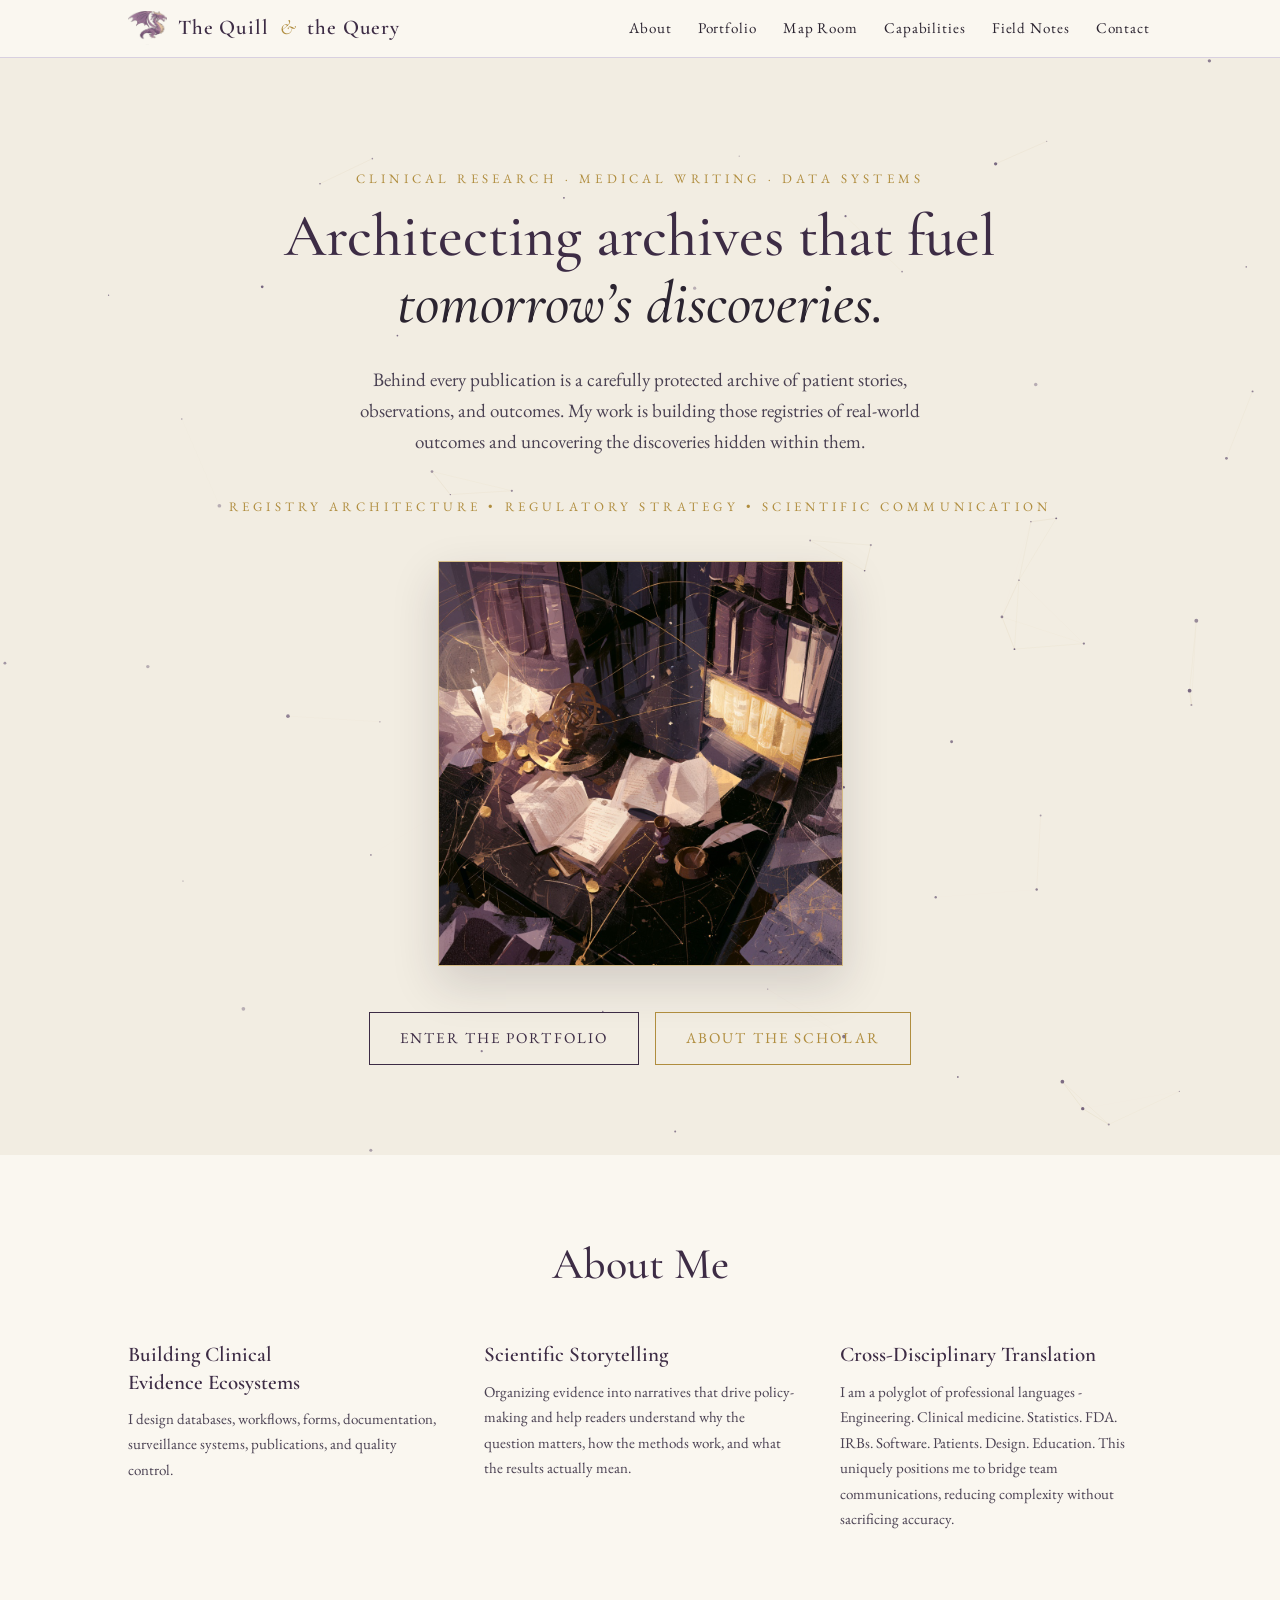
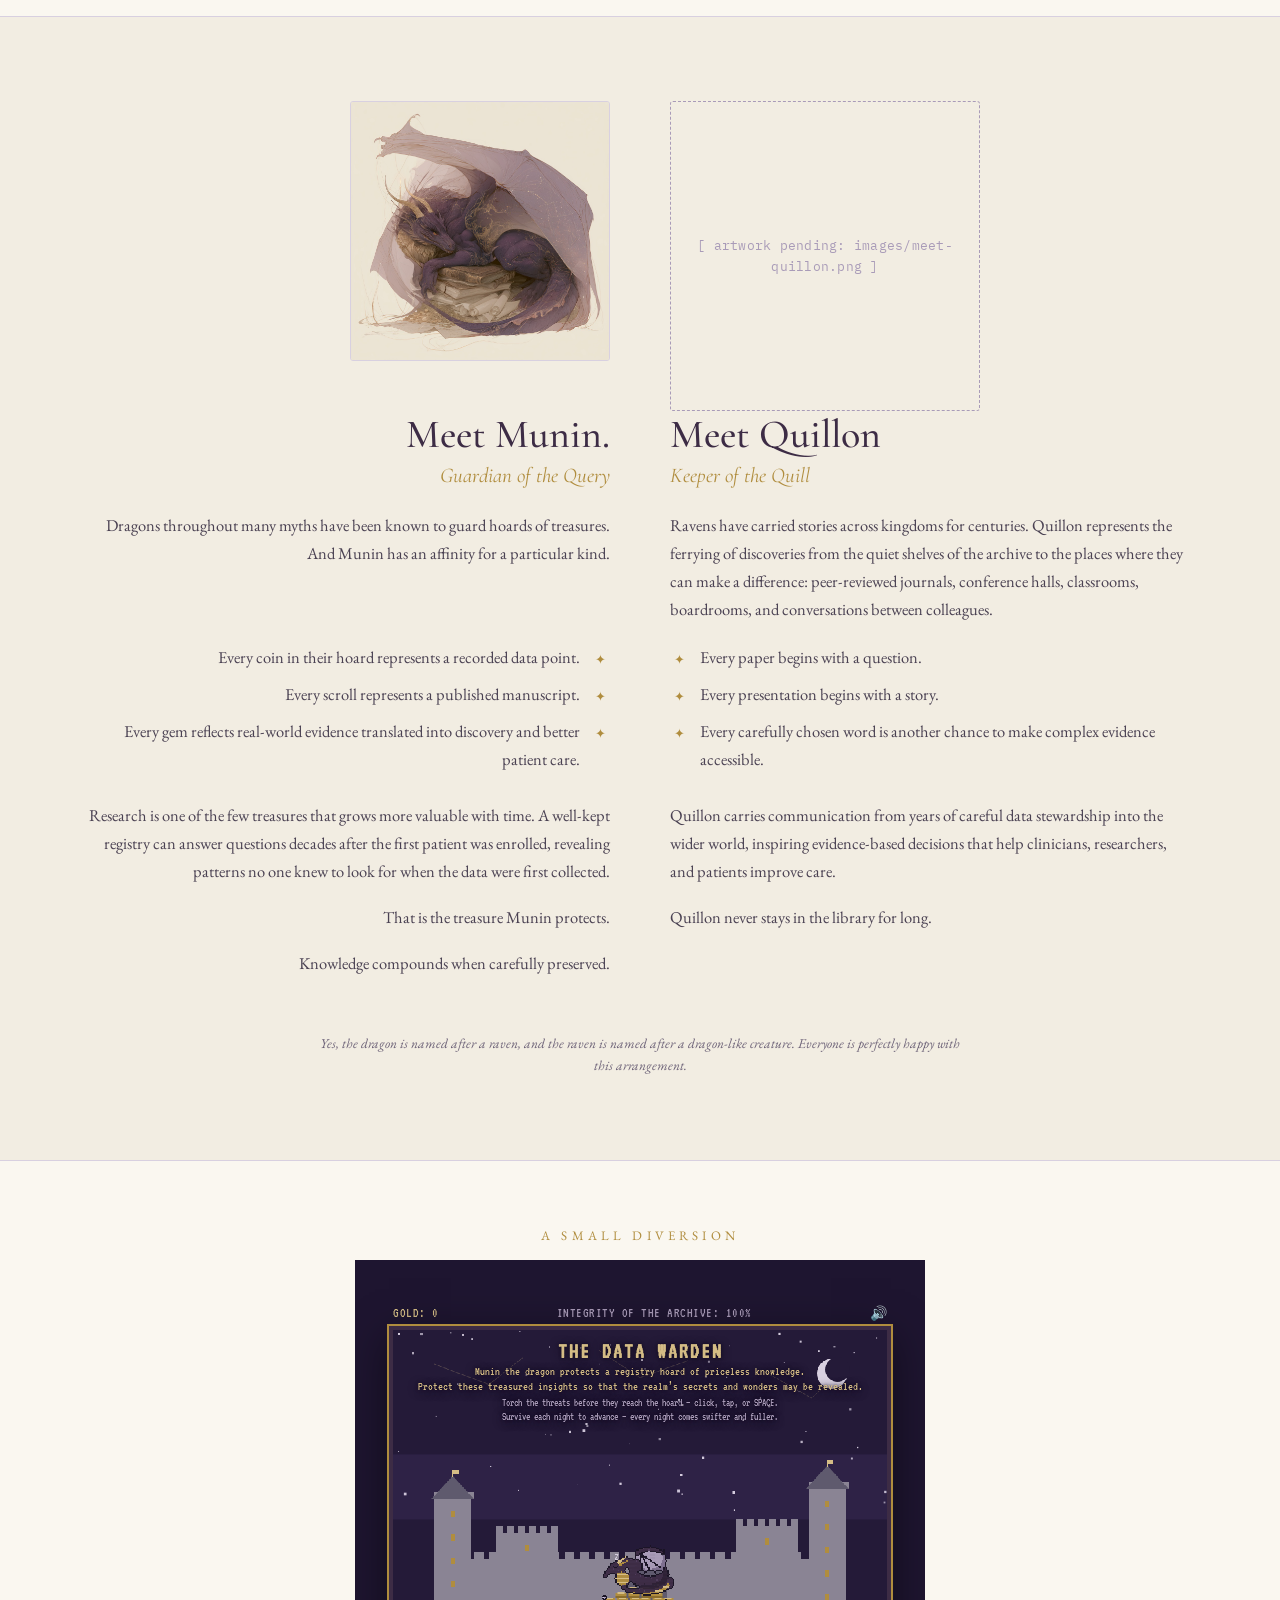
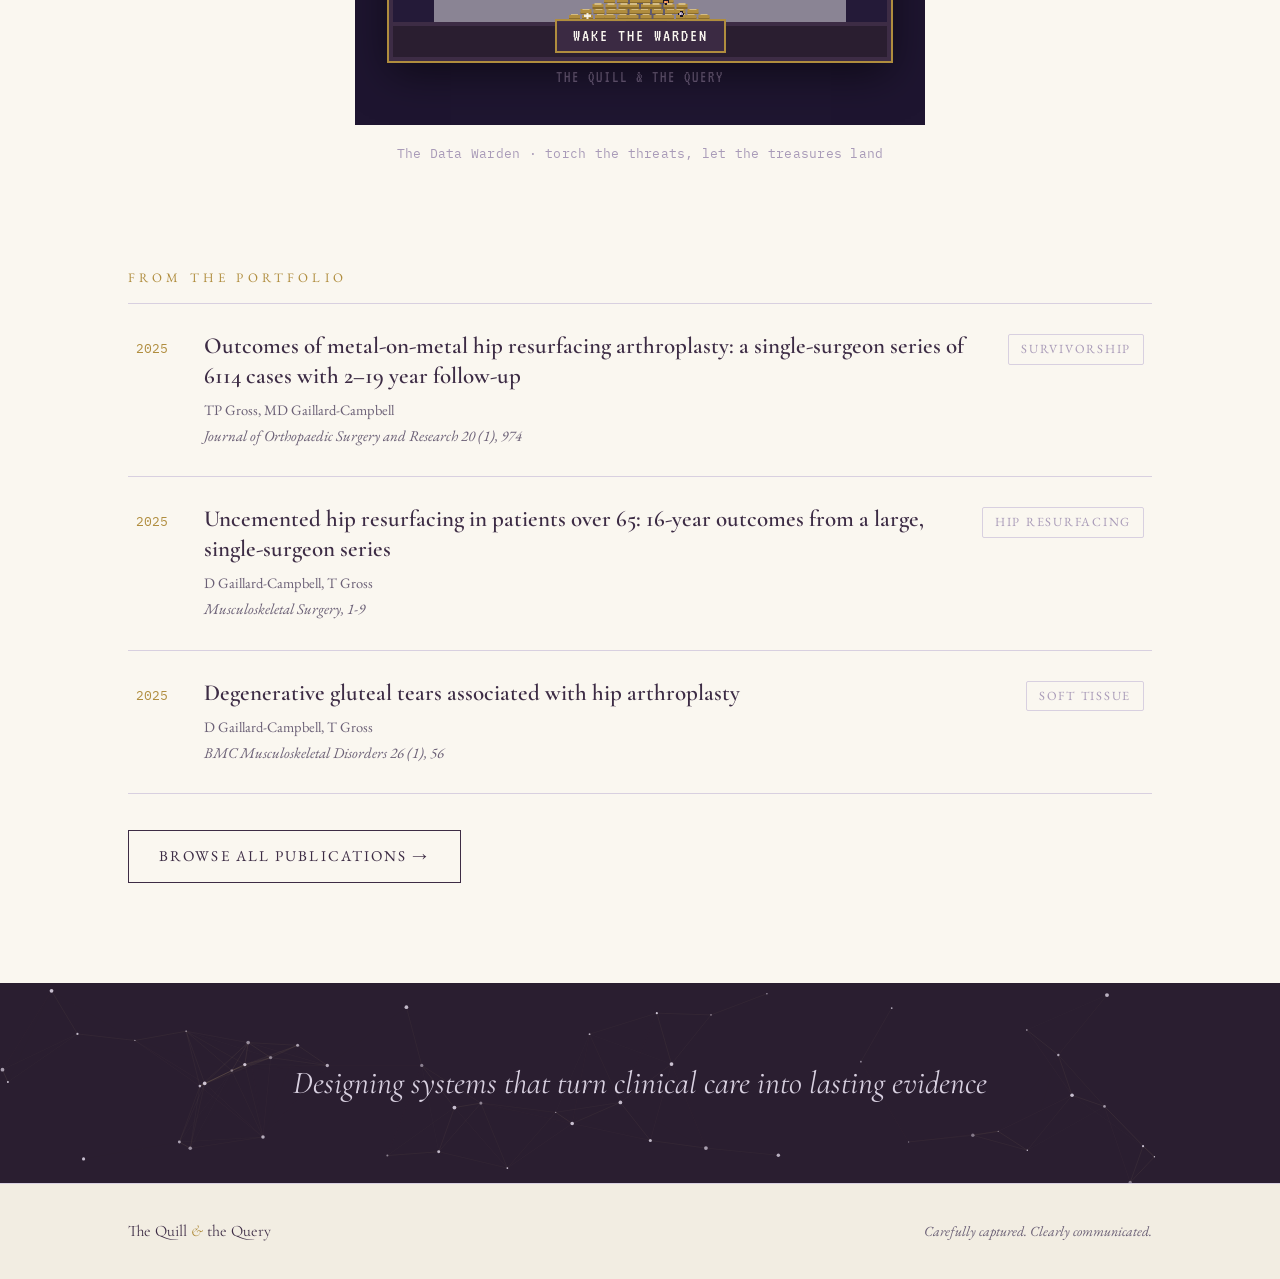
==== commit 50ad5af7: "Home: images above Meet headers (wider text); shrink game 25% - Move each image directly above its h" ====
--- a/index.html
+++ b/index.html
@@ -139,7 +139,7 @@
         <div class="game-embed">
 <iframe
   title="The Data Warden"
-  style="width:100%; max-width:760px; aspect-ratio:760/620; border:0; display:block; margin:0 auto;"
+  style="width:100%; max-width:570px; aspect-ratio:760/620; border:0; display:block; margin:0 auto;"
   loading="lazy"
   allow="autoplay"
   srcdoc="<!doctype html>
--- a/css/style.css
+++ b/css/style.css
@@ -313,31 +313,32 @@
 .meet-band { background: var(--parchment); border-top: 1px solid var(--lavender-soft); border-bottom: 1px solid var(--lavender-soft); }
 .meet-inner { max-width: 1160px; margin: 0 auto; padding: 84px 28px; }
 
-/* one grid drives both columns so their rows (and the images) share y-axes */
+/* one grid drives both columns so their rows share y-axes; two wide text
+   columns with the image sitting immediately above each heading */
 .meet-grid {
   display: grid;
-  grid-template-columns: minmax(140px, 200px) minmax(0, 1fr) minmax(0, 1fr) minmax(140px, 200px);
-  grid-template-rows: auto auto auto auto auto;   /* head · sub · intro · list · close */
-  column-gap: 44px;
+  grid-template-columns: 1fr 1fr;
+  grid-template-rows: auto auto auto auto auto auto;   /* img · head · sub · intro · list · close */
+  column-gap: 60px;
   align-items: start;
 }
-/* images span the full stack and center -> both sit on the same y-axis */
-.mimg { grid-column: 1; grid-row: 1 / -1; align-self: center; }
-.qimg { grid-column: 4; grid-row: 1 / -1; align-self: center; }
-.meet-art { margin: 0; }
+/* images: row 1, directly above the headings, hugging the divider side */
+.mimg { grid-column: 1; grid-row: 1; justify-self: end; margin: 0 0 24px; }
+.qimg { grid-column: 2; grid-row: 1; justify-self: start; margin: 0 0 24px; }
+.meet-art { margin: 0; max-width: 260px; width: 100%; }
 .meet-art img { display: block; width: 100%; border: 1px solid var(--lavender-soft); border-radius: 3px; }
 .meet-art.img-missing::after { min-height: 0; aspect-ratio: 1 / 1; width: 100%; border-radius: 3px; }
 
 /* column + alignment (Munin mirrors to the divider, Quillon to the left) */
-.c-m { grid-column: 2; text-align: right; }
-.c-q { grid-column: 3; text-align: left; }
+.c-m { grid-column: 1; text-align: right; }
+.c-q { grid-column: 2; text-align: left; }
 
 /* shared rows: both columns' pieces sit in the same track, so they align */
-.r-head  { grid-row: 1; margin: 0; font-size: clamp(28px, 3.2vw, 40px); }
-.r-sub   { grid-row: 2; margin: 2px 0 0; }
-.r-intro { grid-row: 3; margin: 20px 0 0; }
-.r-list  { grid-row: 4; margin: 16px 0 0; }
-.r-close { grid-row: 5; margin: 18px 0 0; }
+.r-head  { grid-row: 2; margin: 0; font-size: clamp(28px, 3.2vw, 40px); }
+.r-sub   { grid-row: 3; margin: 2px 0 0; }
+.r-intro { grid-row: 4; margin: 18px 0 0; }
+.r-list  { grid-row: 5; margin: 16px 0 0; }
+.r-close { grid-row: 6; margin: 18px 0 0; }
 
 .meet-subhead {
   font-family: var(--display);
@@ -366,14 +367,14 @@
   /* stack: Munin block (image-first), then Quillon block (image-first) */
   .meet-grid { display: flex; flex-direction: column; }
   .c-m, .c-q { text-align: left; }
-  .meet-art { max-width: 320px; margin: 0 auto; }
-  .qimg { margin-top: 44px; }
-  .r-head { margin-top: 24px; }
+  .meet-art { max-width: 300px; }
+  .mimg, .qimg { justify-self: auto; margin: 0 auto; }
+  .qimg { margin-top: 48px; }
+  .r-head { margin-top: 18px; }
   .r-sub { margin-top: 4px; }
   .r-intro { margin-top: 18px; }
   .r-list { margin-top: 16px; }
   .r-close { margin-top: 18px; }
-  .mimg { margin-top: 0; }
   .hoard-list.c-m li { padding-left: 30px; padding-right: 0; }
   .hoard-list.c-m li::before { left: 4px; right: auto; }
 }
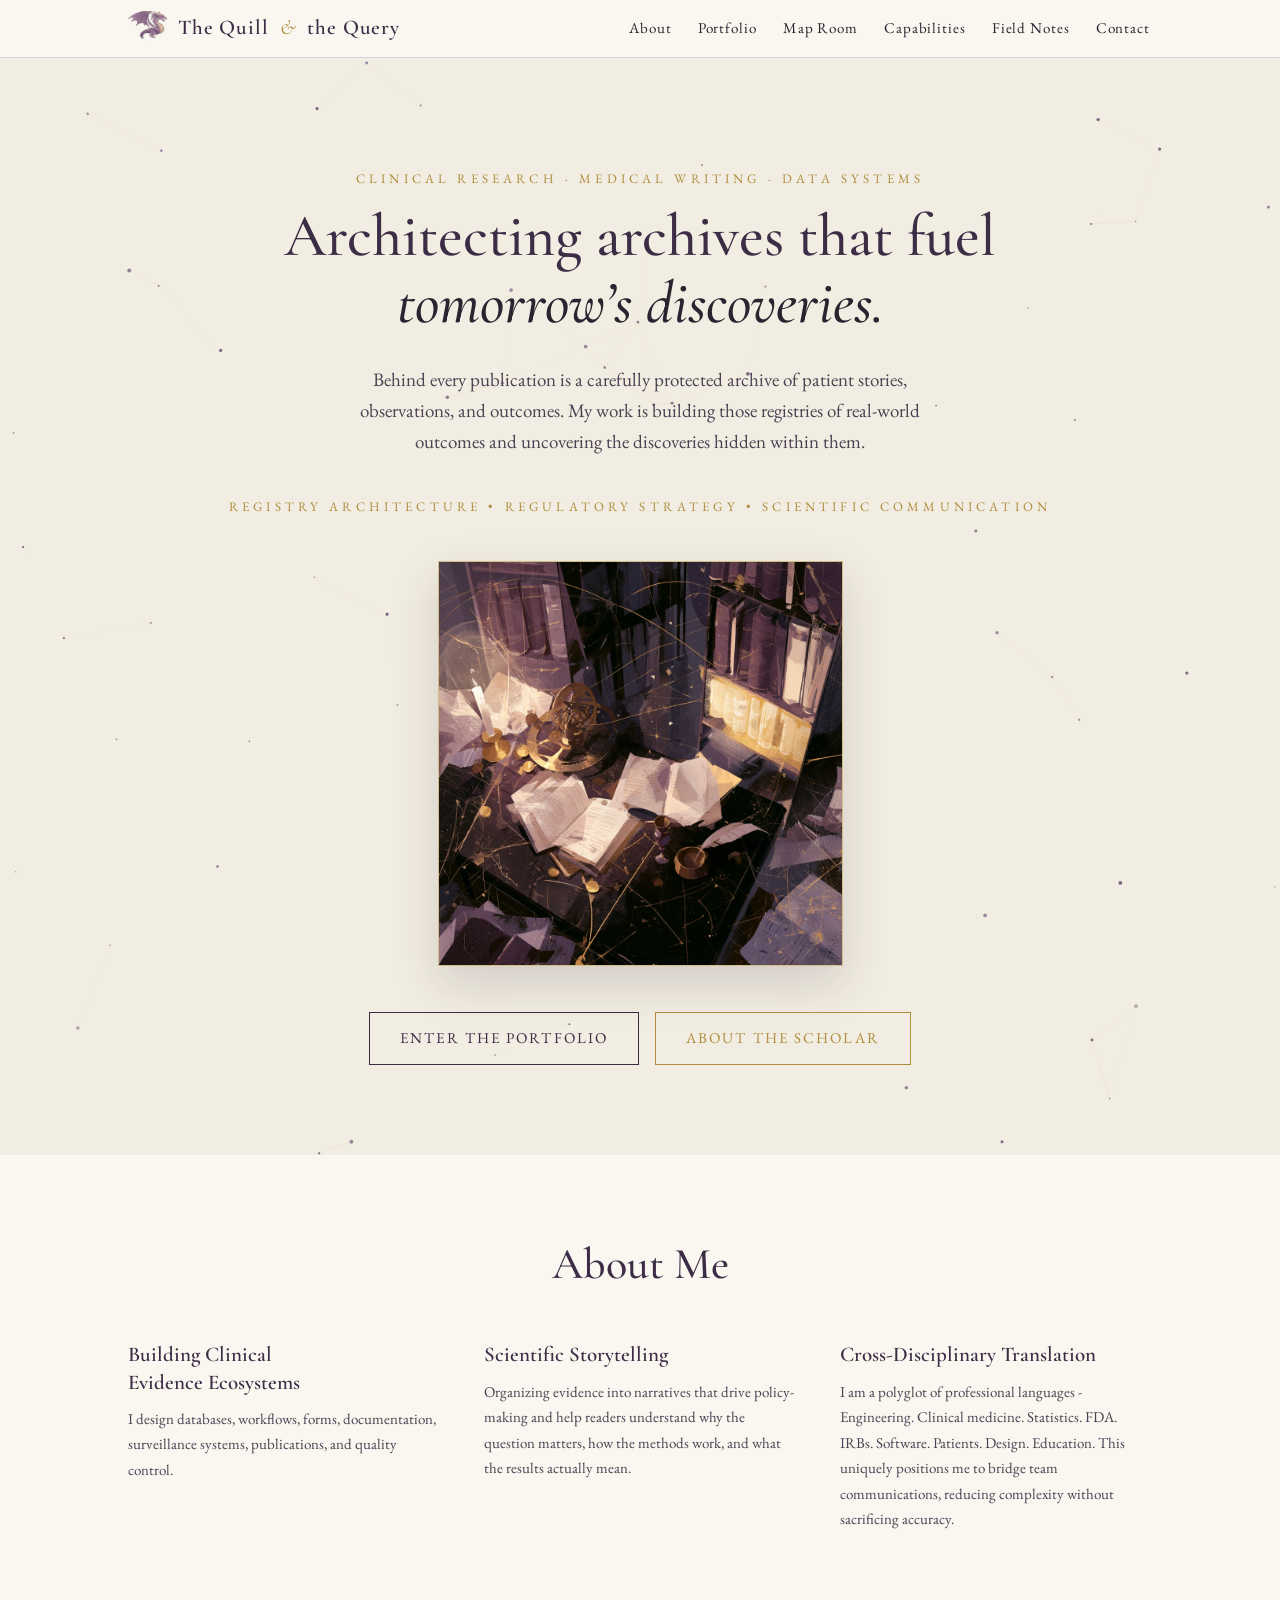
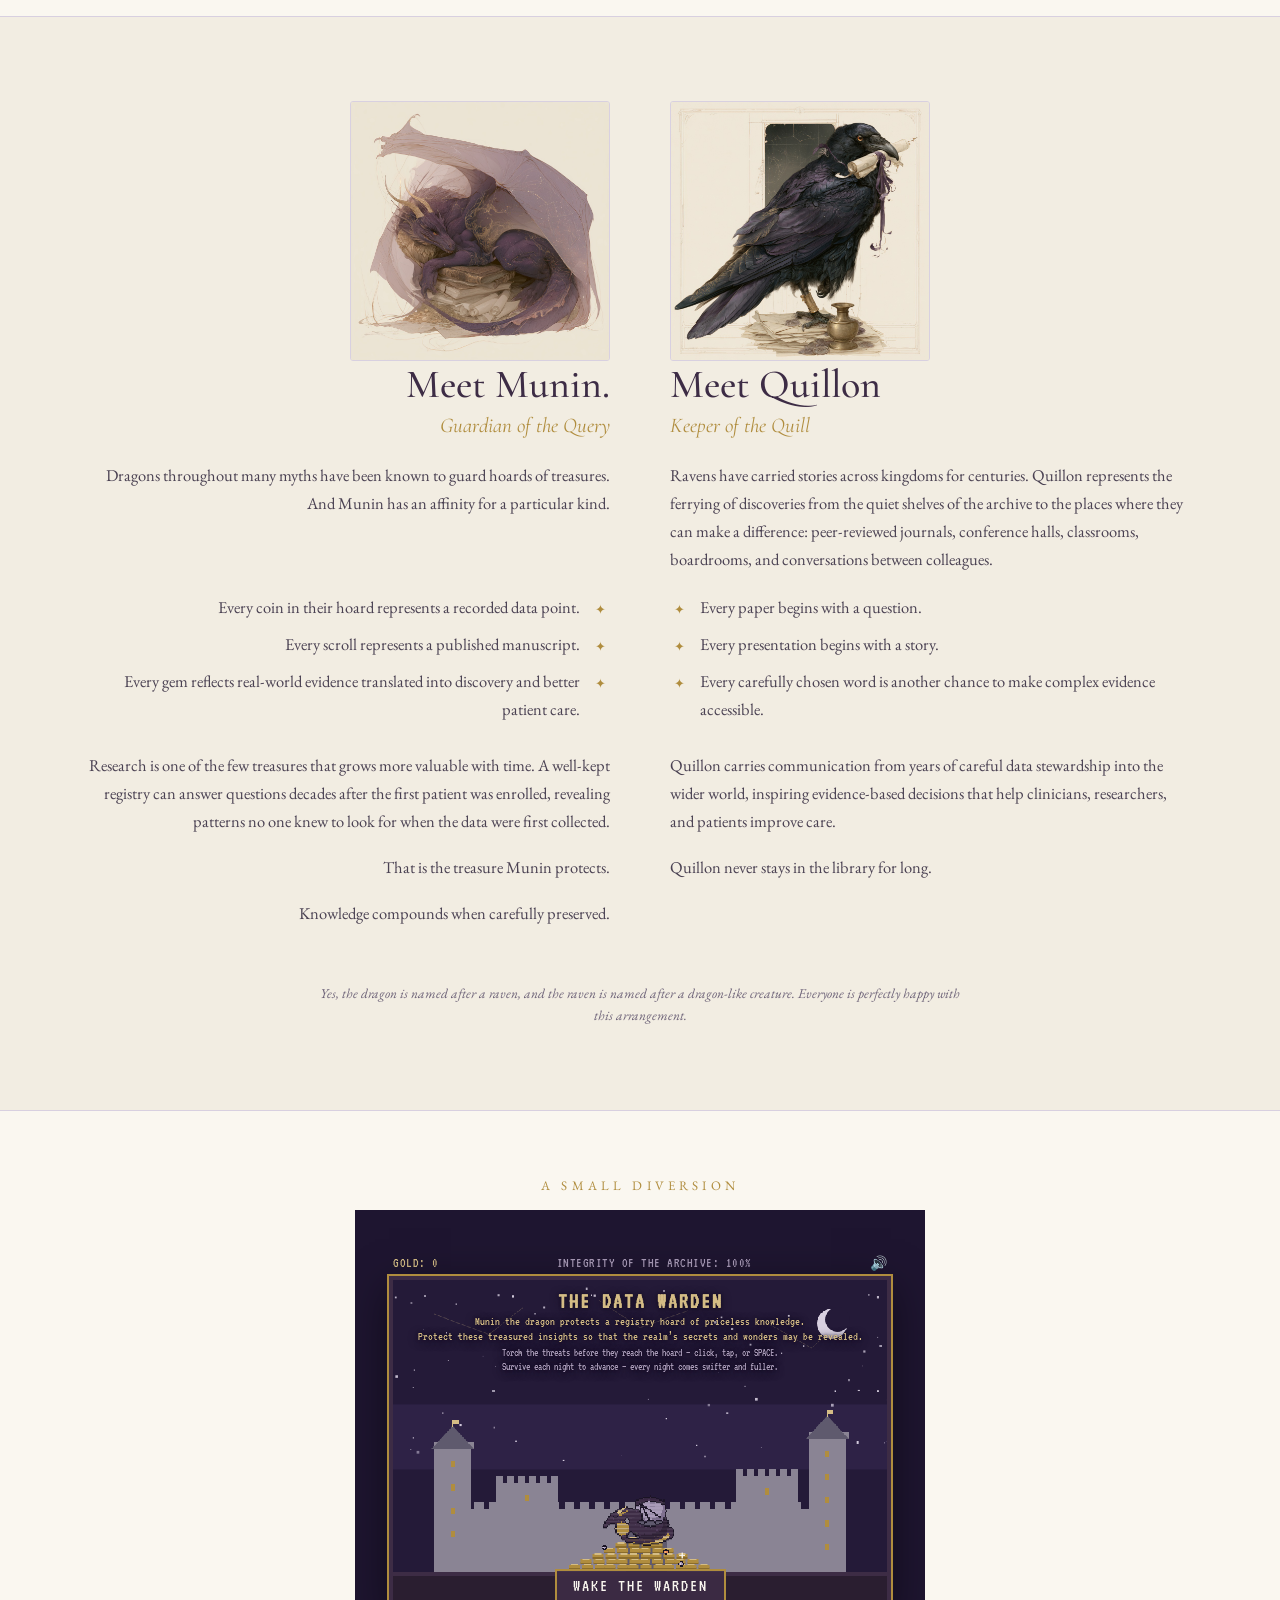
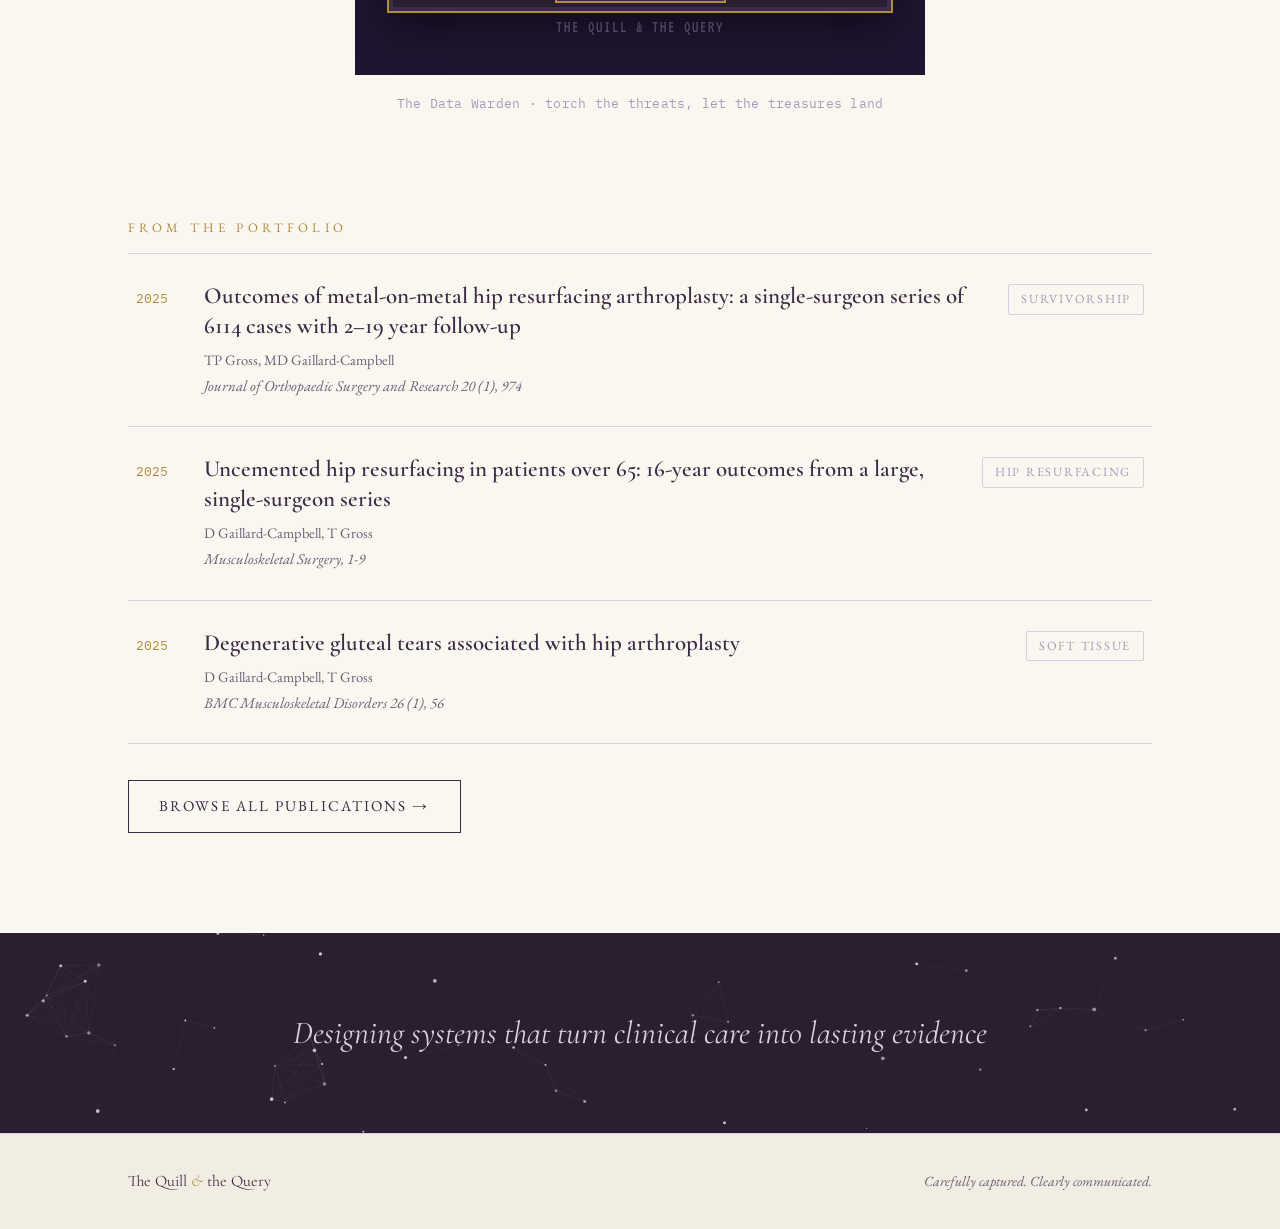
==== commit 4b7a844d: "Fix image links: normalize map + Quillon filenames to lowercase .jpg Uploaded files had mismatched n" ====
--- a/index.html
+++ b/index.html
@@ -110,8 +110,8 @@
           </div>
 
           <!-- QUILLON (right, mirror of Munin) -->
-          <figure class="art meet-art qimg" data-missing="[ artwork pending: images/meet-quillon.png ]">
-            <img src="images/meet-quillon.png" alt="The raven Quillon in flight, a sealed letter in its beak, carrying evidence from the archive into the world">
+          <figure class="art meet-art qimg" data-missing="[ artwork pending: images/meet-quillon.jpg ]">
+            <img src="images/meet-quillon.jpg" alt="The raven Quillon in flight, a sealed letter in its beak, carrying evidence from the archive into the world">
           </figure>
           <h2 class="display r-head c-q">Meet Quillon</h2>
           <p class="meet-subhead r-sub c-q"><em>Keeper of the Quill</em></p>
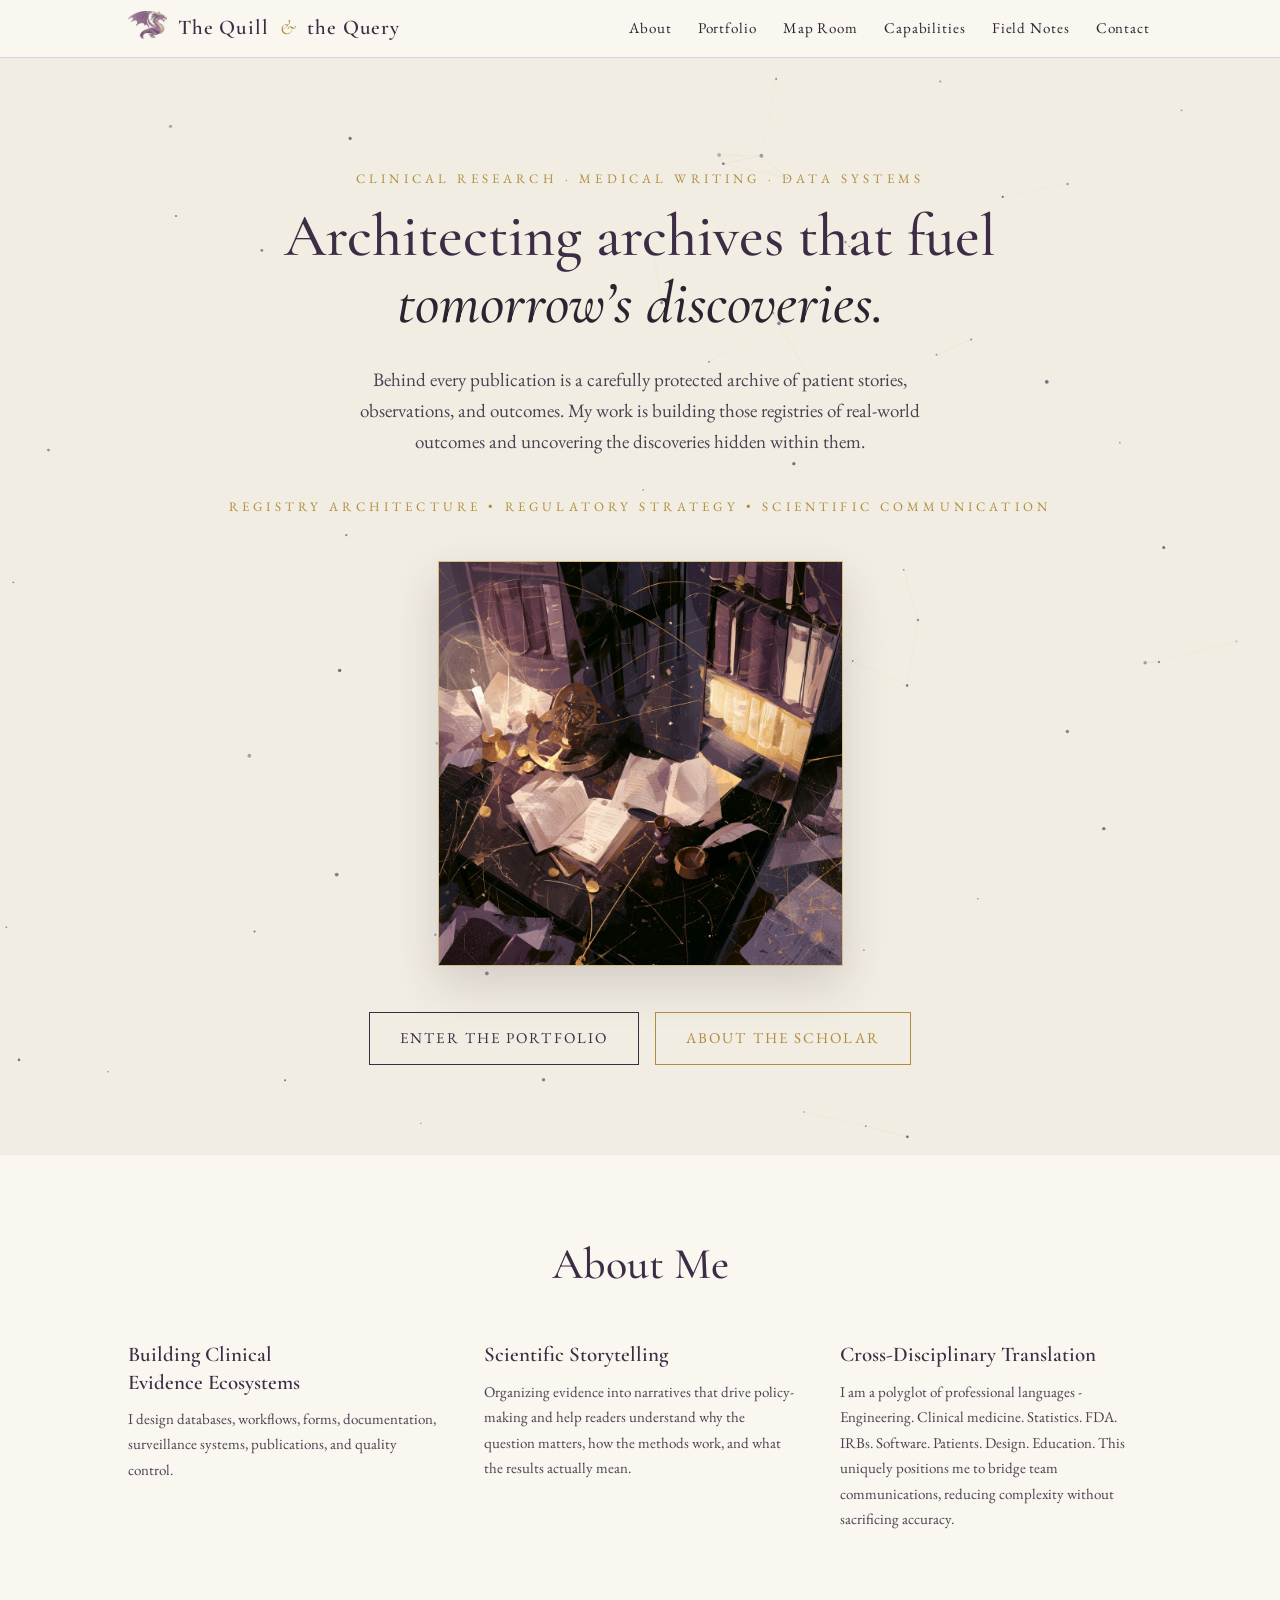
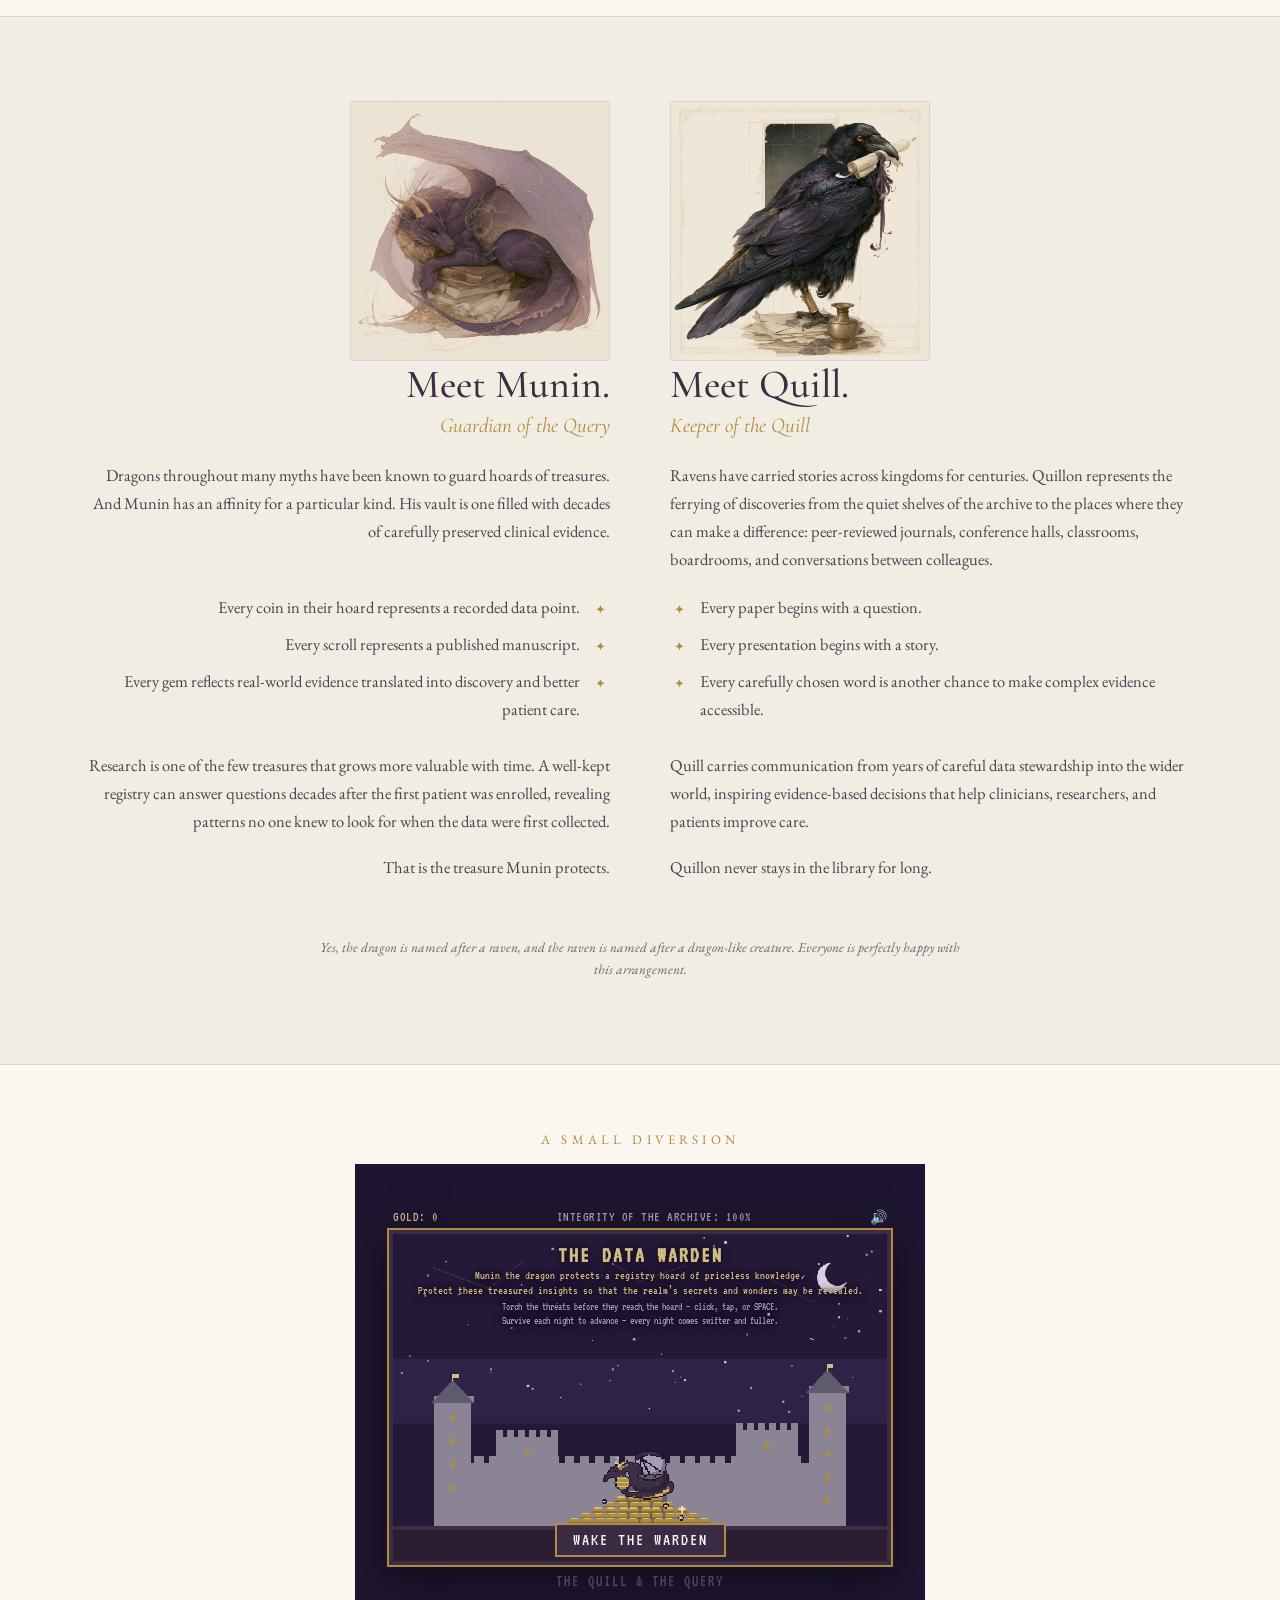
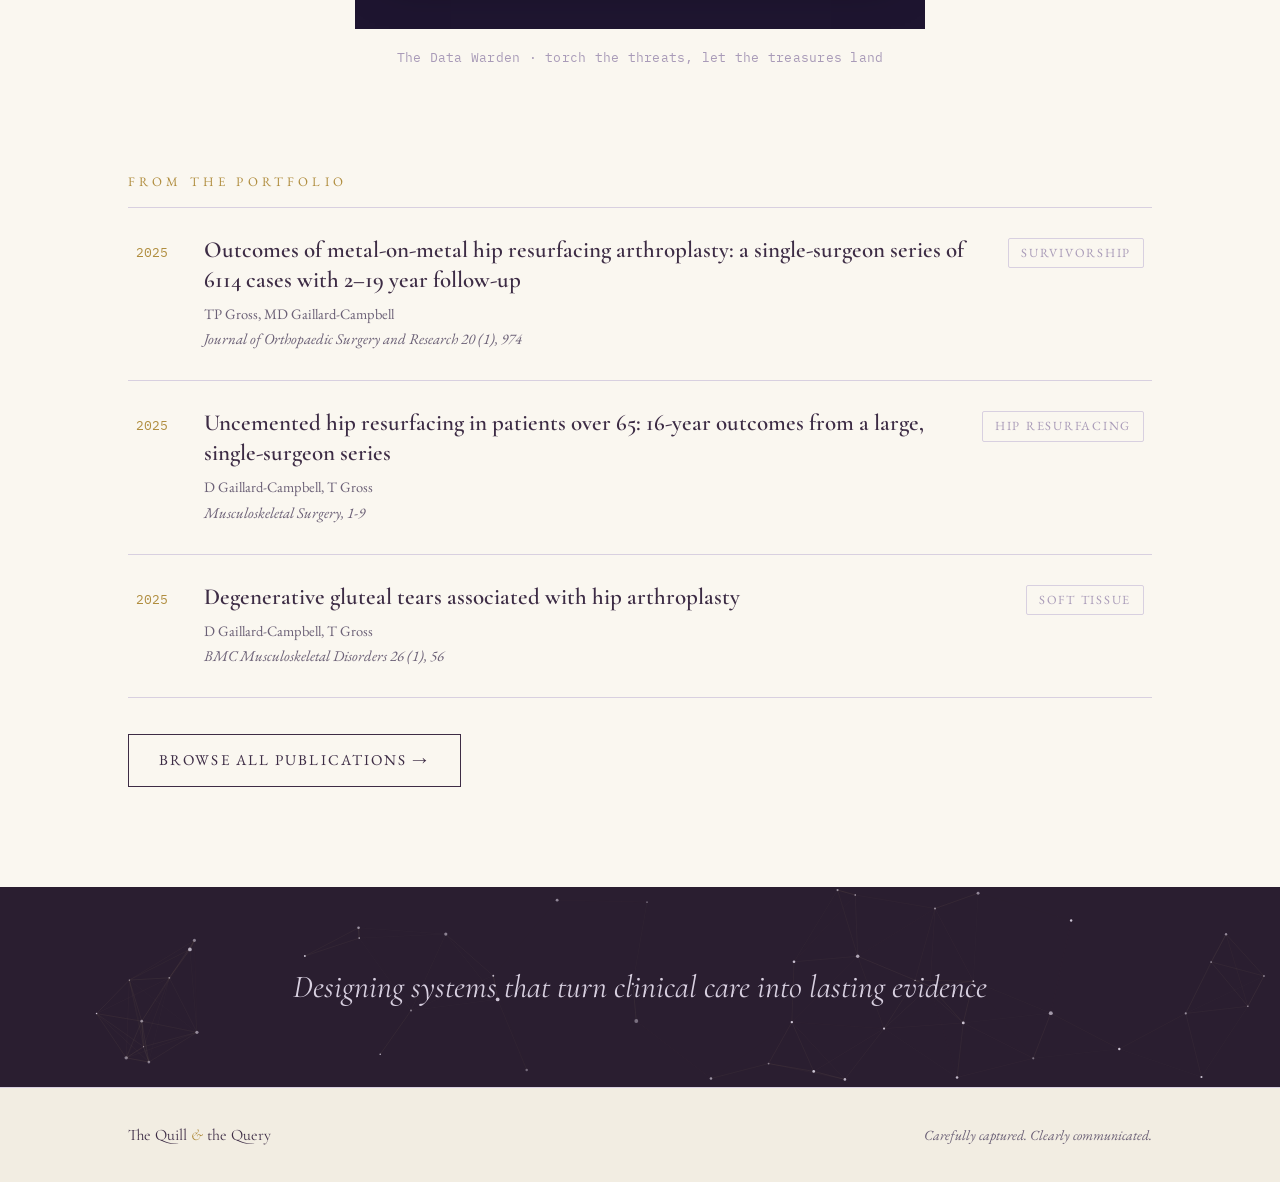
==== commit c7e2b23b: "Update index.html" ====
--- a/index.html
+++ b/index.html
@@ -97,7 +97,7 @@
           </figure>
           <h2 class="display r-head c-m">Meet Munin.</h2>
           <p class="meet-subhead r-sub c-m"><em>Guardian of the Query</em></p>
-          <p class="meet-p r-intro c-m">Dragons throughout many myths have been known to guard hoards of treasures. And Munin has an affinity for a particular kind.</p>
+          <p class="meet-p r-intro c-m">Dragons throughout many myths have been known to guard hoards of treasures. And Munin has an affinity for a particular kind. His vault is one filled with decades of carefully preserved clinical evidence.</p>
           <ul class="hoard-list r-list c-m">
             <li>Every coin in their hoard represents a recorded data point.</li>
             <li>Every scroll represents a published manuscript.</li>
@@ -106,14 +106,13 @@
           <div class="meet-close r-close c-m">
             <p>Research is one of the few treasures that grows more valuable with time. A well-kept registry can answer questions decades after the first patient was enrolled, revealing patterns no one knew to look for when the data were first collected.</p>
             <p>That is the treasure Munin protects.</p>
-            <p>Knowledge compounds when carefully preserved.</p>
           </div>
 
           <!-- QUILLON (right, mirror of Munin) -->
           <figure class="art meet-art qimg" data-missing="[ artwork pending: images/meet-quillon.jpg ]">
             <img src="images/meet-quillon.jpg" alt="The raven Quillon in flight, a sealed letter in its beak, carrying evidence from the archive into the world">
           </figure>
-          <h2 class="display r-head c-q">Meet Quillon</h2>
+          <h2 class="display r-head c-q">Meet Quill.</h2>
           <p class="meet-subhead r-sub c-q"><em>Keeper of the Quill</em></p>
           <p class="meet-p r-intro c-q">Ravens have carried stories across kingdoms for centuries. Quillon represents the ferrying of discoveries from the quiet shelves of the archive to the places where they can make a difference: peer-reviewed journals, conference halls, classrooms, boardrooms, and conversations between colleagues.</p>
           <ul class="hoard-list r-list c-q">
@@ -122,7 +121,7 @@
             <li>Every carefully chosen word is another chance to make complex evidence accessible.</li>
           </ul>
           <div class="meet-close r-close c-q">
-            <p>Quillon carries communication from years of careful data stewardship into the wider world, inspiring evidence-based decisions that help clinicians, researchers, and patients improve care.</p>
+            <p>Quill carries communication from years of careful data stewardship into the wider world, inspiring evidence-based decisions that help clinicians, researchers, and patients improve care.</p>
             <p>Quillon never stays in the library for long.</p>
           </div>
 
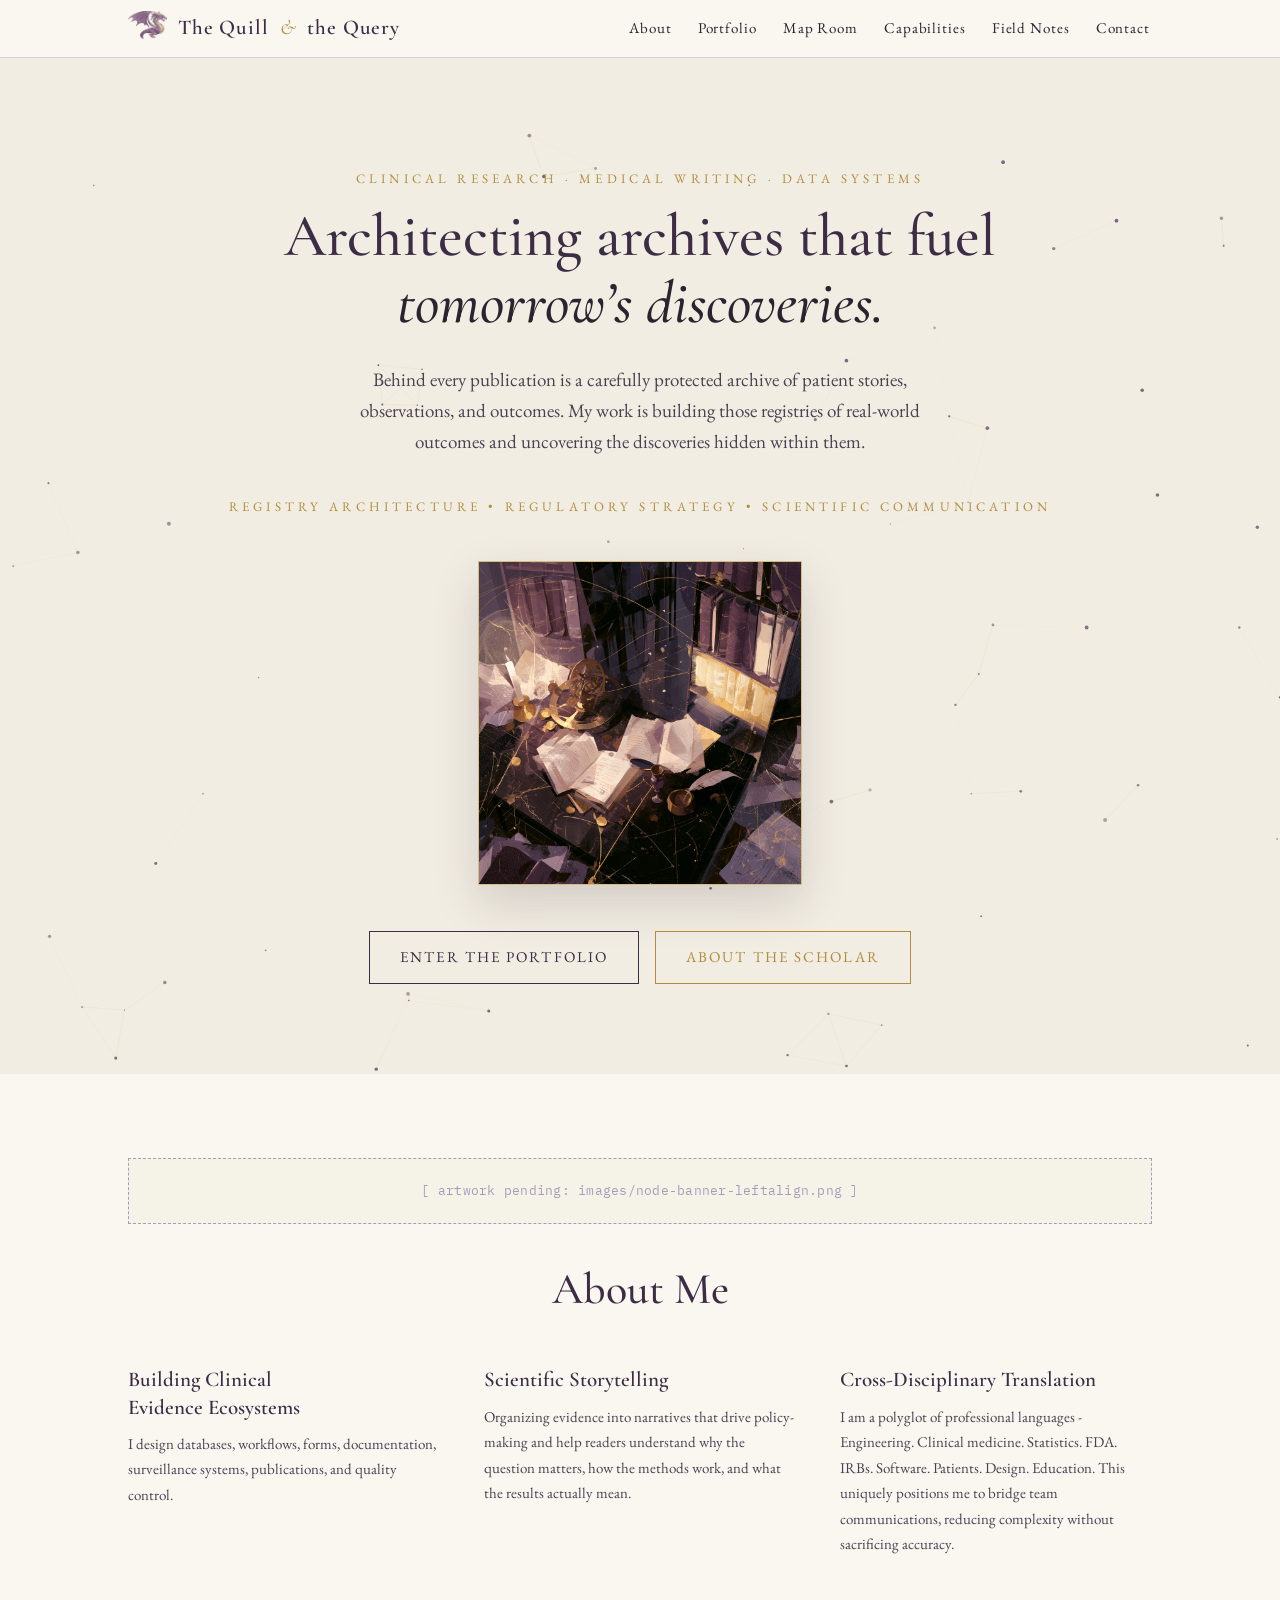
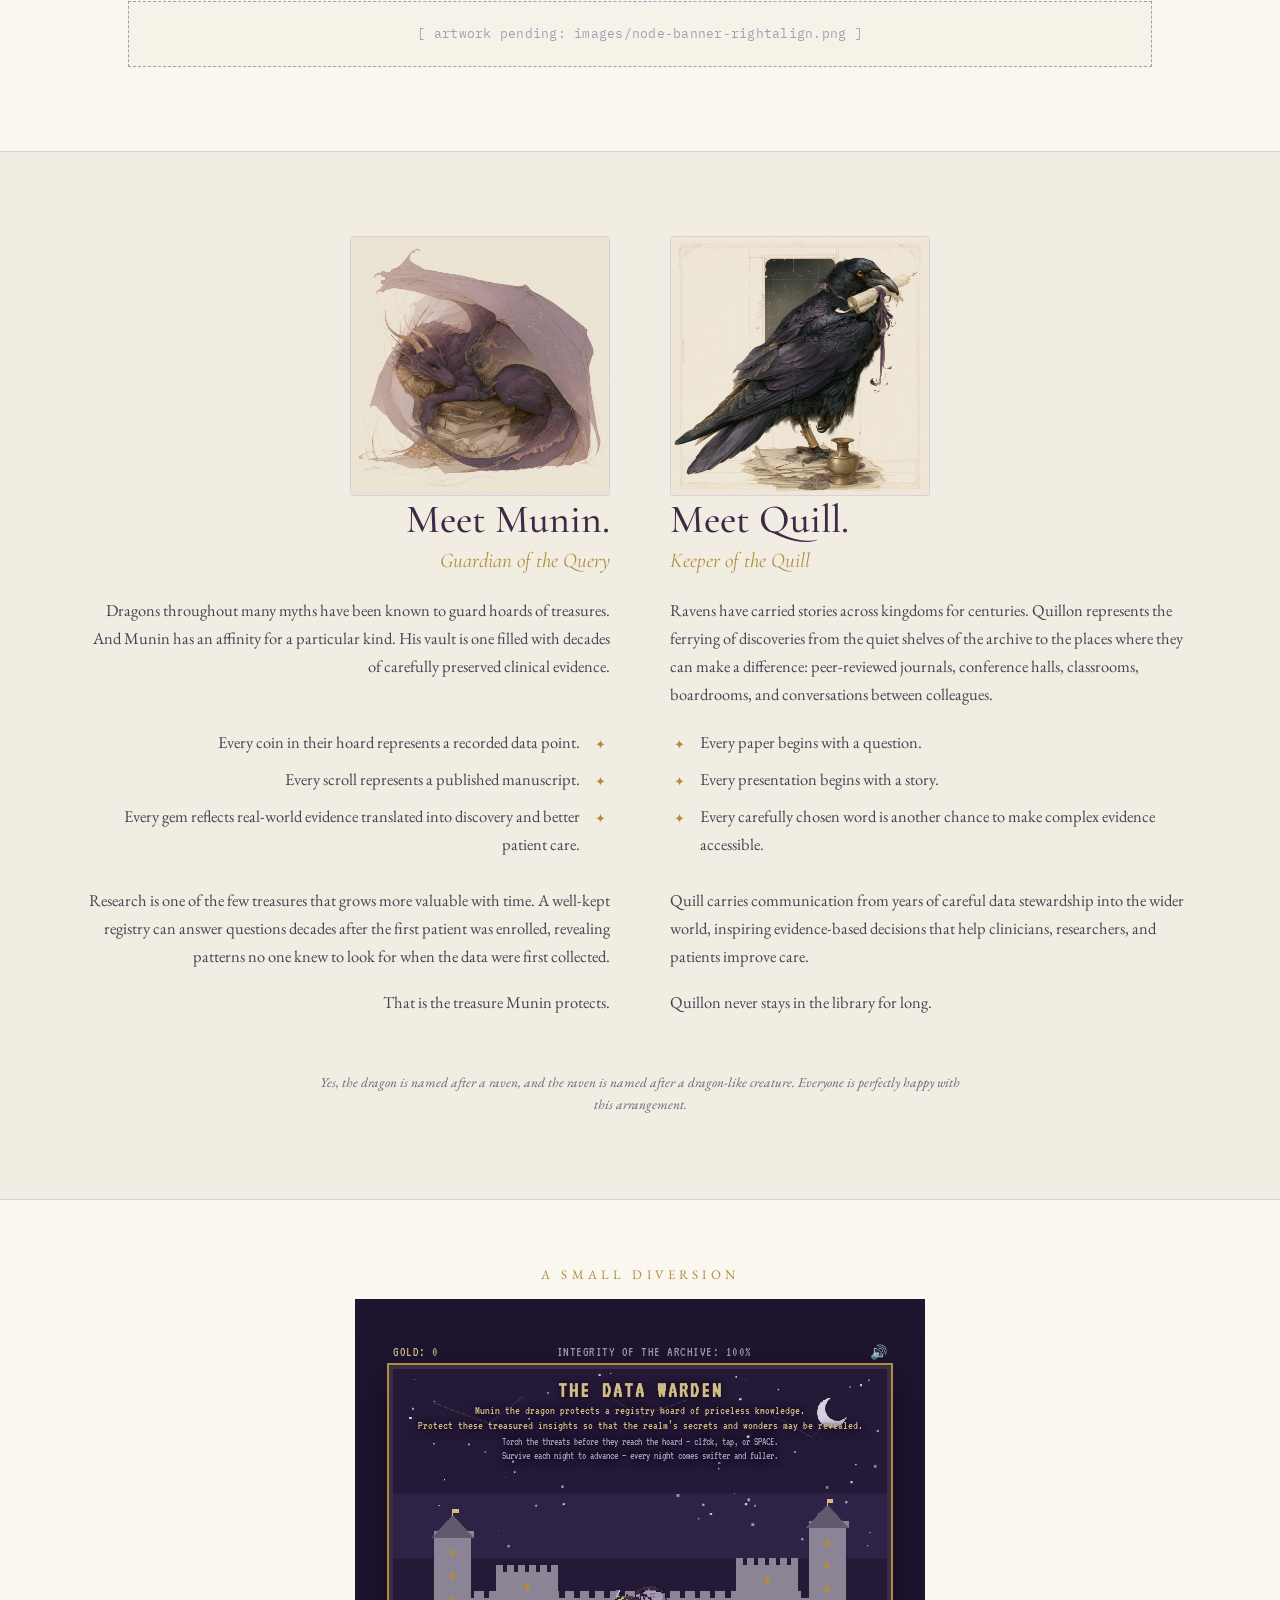
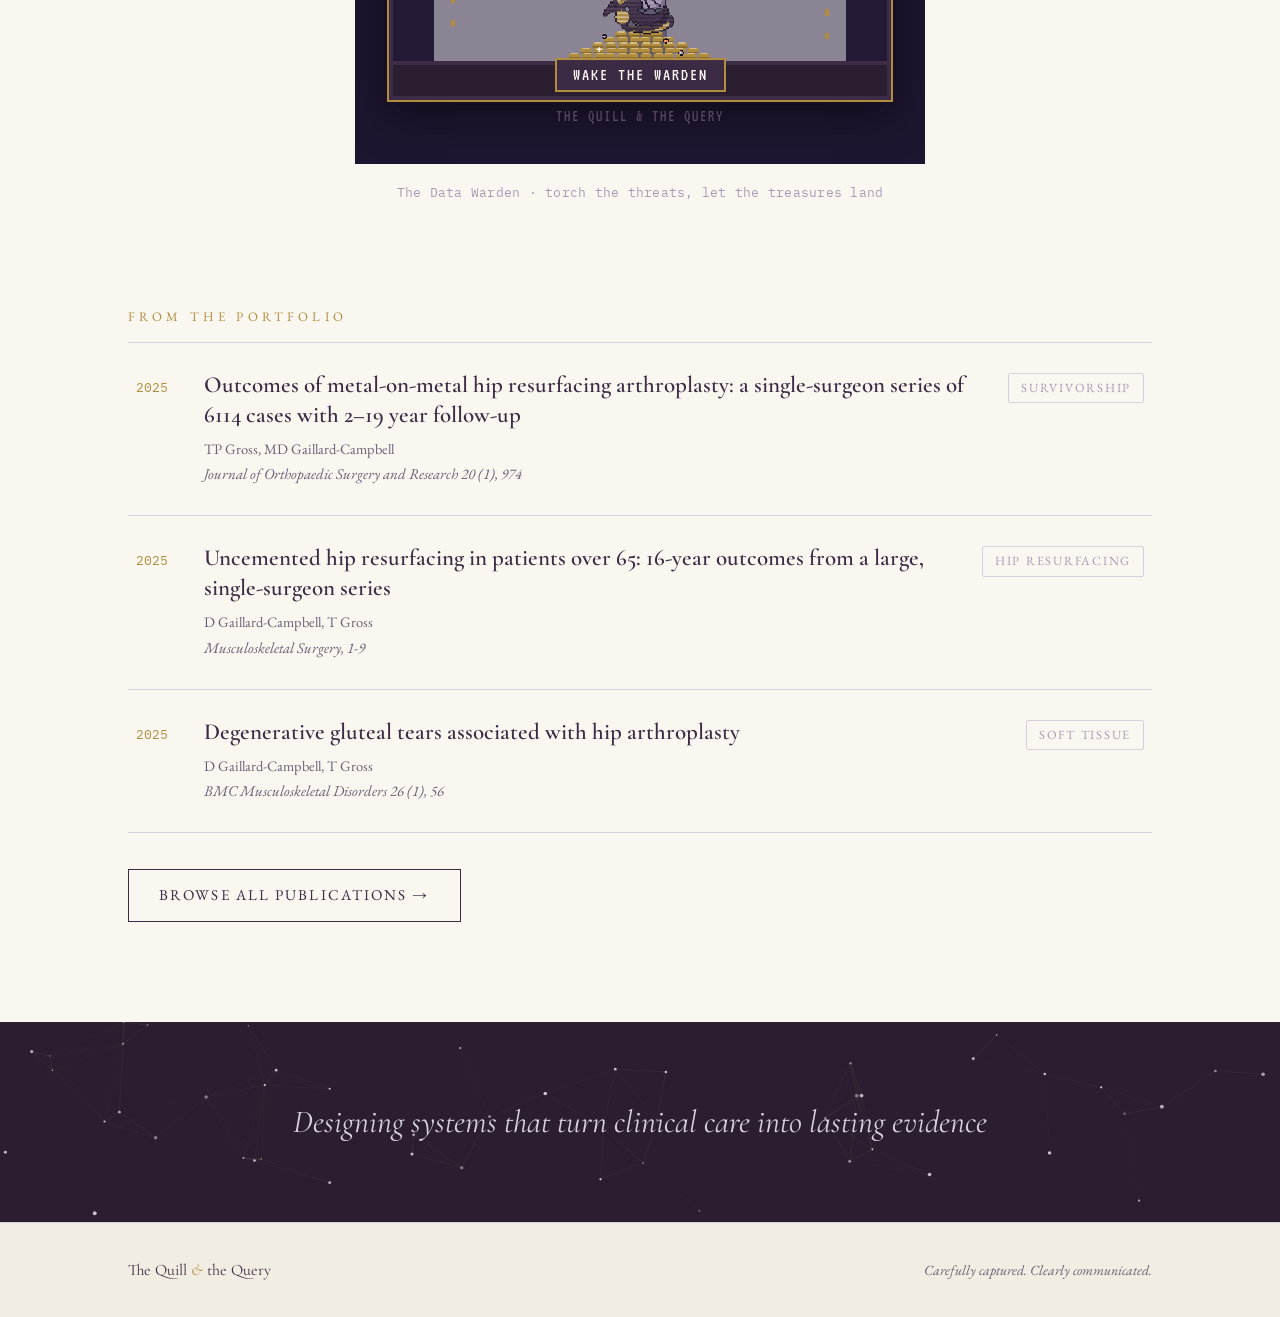
==== commit a3211623: "Home: add thin node banners around About Me; shrink desk image 20% - Add full-width node-banner-left" ====
--- a/index.html
+++ b/index.html
@@ -56,6 +56,9 @@
 
     <!-- ABOUT ME -->
     <section class="container about-me">
+      <figure class="art node-banner node-left" data-missing="[ artwork pending: images/node-banner-leftalign.png ]">
+        <img src="images/node-banner-leftalign.png" alt="" aria-hidden="true">
+      </figure>
       <h2 class="display about-me-heading">About Me</h2>
       <div class="thesis">
         <div>
@@ -84,6 +87,9 @@
           </p>
         </div>
       </div>
+      <figure class="art node-banner node-right" data-missing="[ artwork pending: images/node-banner-rightalign.png ]">
+        <img src="images/node-banner-rightalign.png" alt="" aria-hidden="true">
+      </figure>
     </section>
 
     <!-- MEET MUNIN &amp; MEET QUILLON -->
--- a/css/style.css
+++ b/css/style.css
@@ -302,7 +302,7 @@
   padding: 24px;
   text-align: center;
 }
-.hero-art { max-width: 405px; margin: 44px auto 0; }
+.hero-art { max-width: 324px; margin: 44px auto 0; }
 .hero-art img {
   border: 1px solid var(--gold-soft);
   box-shadow: 0 18px 44px rgba(42, 30, 48, 0.16);
@@ -432,6 +432,19 @@
 
 /* ---------- About Me row (home) ---------- */
 .about-me { padding-top: 84px; padding-bottom: 84px; }
+/* thin full-width decorative node banners framing the About Me section */
+.node-banner { width: 100%; margin: 0 auto; }
+.node-banner img { display: block; width: 100%; height: 64px; object-fit: cover; }
+.node-left img { object-position: left center; }
+.node-right img { object-position: right center; }
+.node-left { margin-bottom: 40px; }
+.node-right { margin-top: 44px; }
+.node-banner.img-missing::after {
+  min-height: 0;
+  height: 64px;
+  padding: 0 24px;
+  border-radius: 0;
+}
 .about-me-heading {
   text-align: center;
   font-size: clamp(30px, 4.4vw, 44px);
@@ -782,6 +795,20 @@
 }
 
 /* ---------- Field Notes ---------- */
+.linkedin-card {
+  display: block;
+  max-width: 400px;
+  margin: 40px auto 0;
+  border: 1px solid var(--lavender-soft);
+  border-radius: 6px;
+  overflow: hidden;
+  box-shadow: 0 14px 40px rgba(42, 30, 48, 0.14);
+  transition: transform 0.3s ease, box-shadow 0.3s ease;
+}
+.linkedin-card img { display: block; width: 100%; height: auto; }
+.linkedin-card:hover { transform: translateY(-3px); box-shadow: 0 20px 52px rgba(42, 30, 48, 0.22); }
+.linkedin-card:focus-visible { outline: 2px solid var(--gold); outline-offset: 3px; }
+
 .forthcoming { margin-top: 56px; }
 .note-entry {
   border-top: 1px solid var(--lavender-soft);
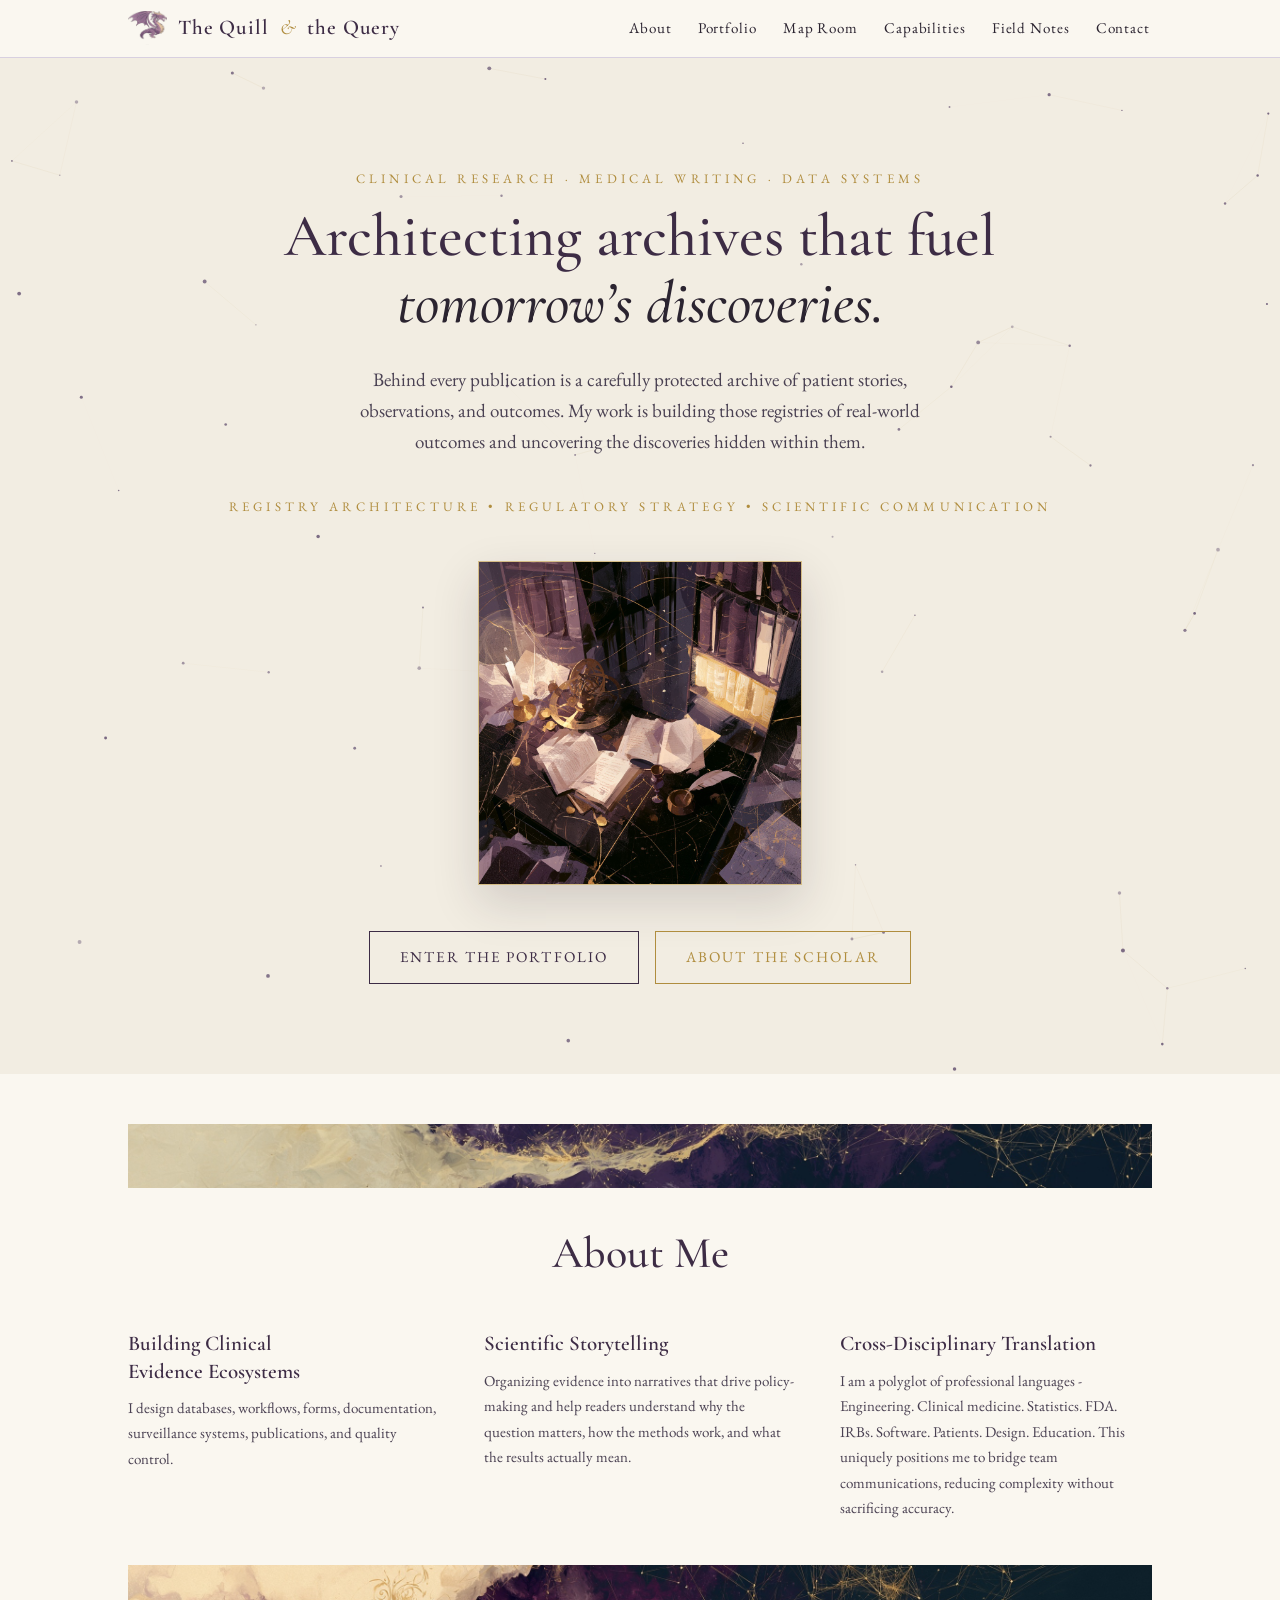
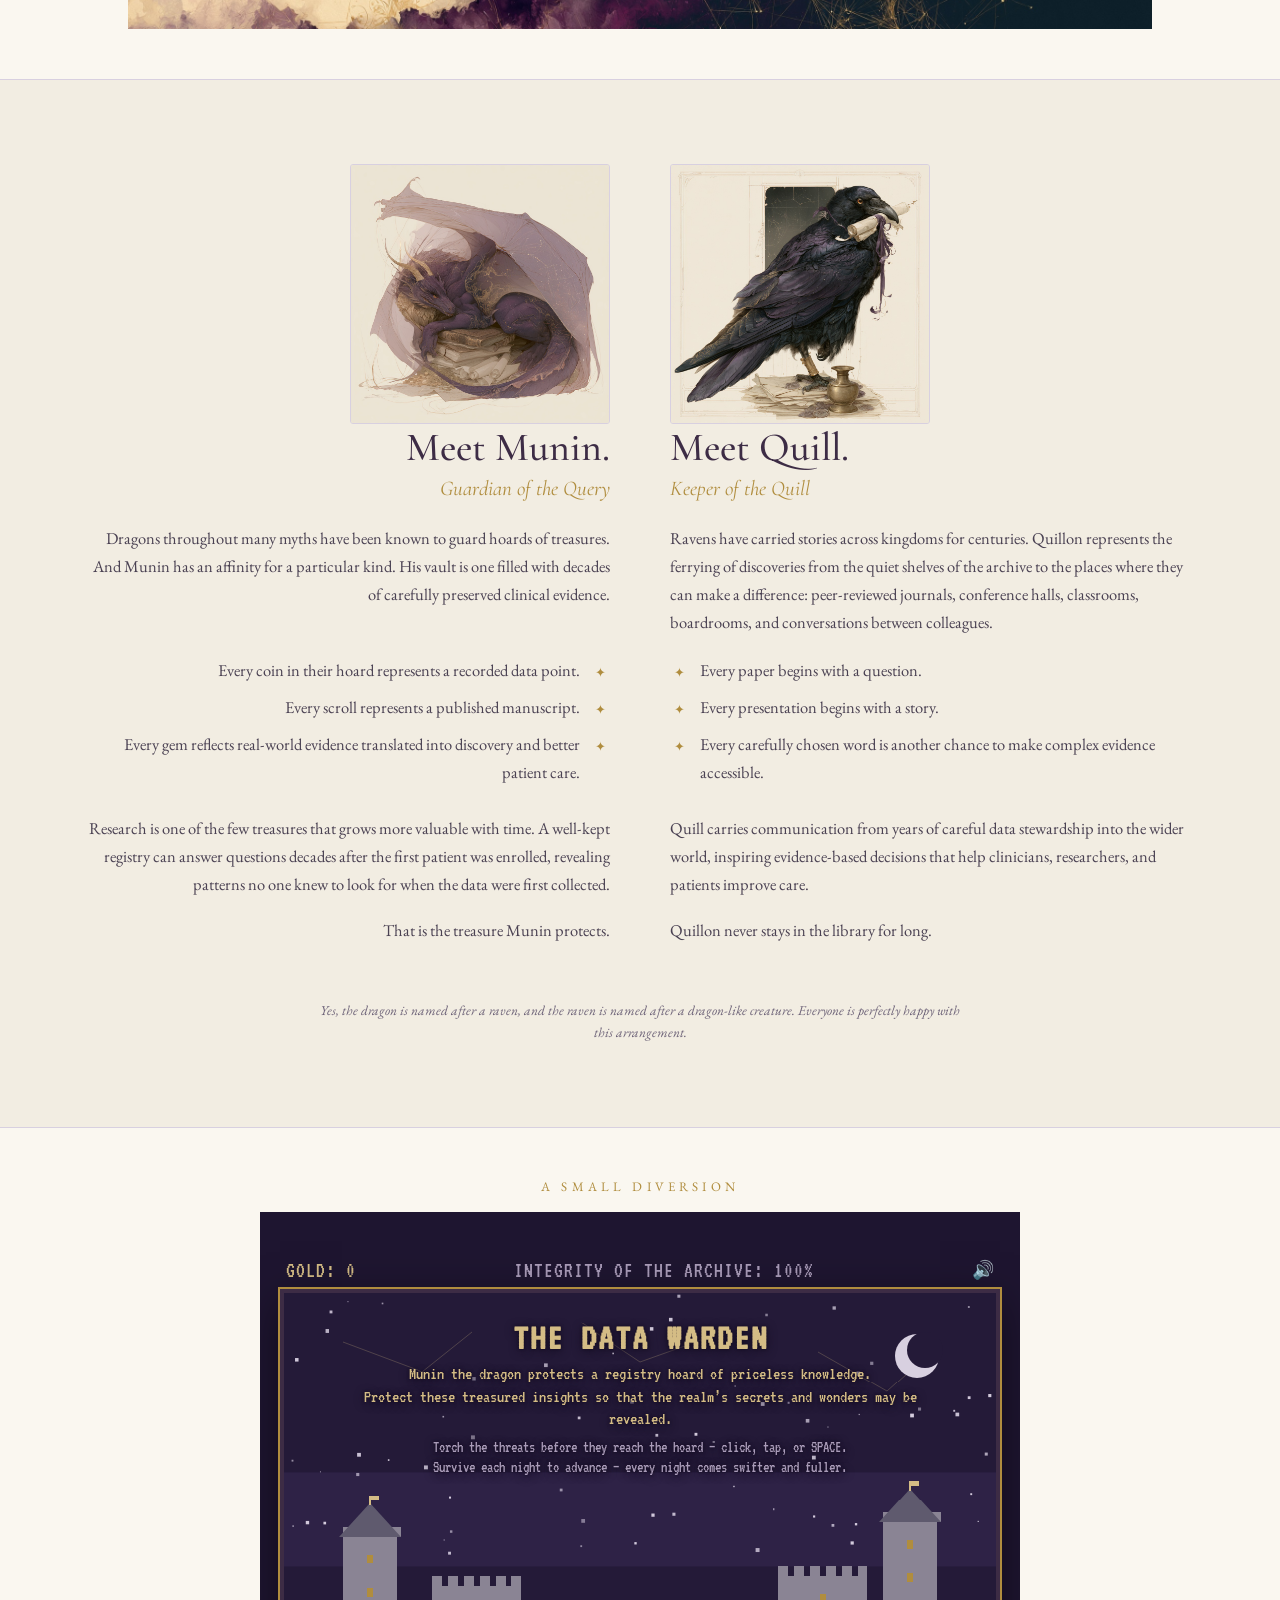
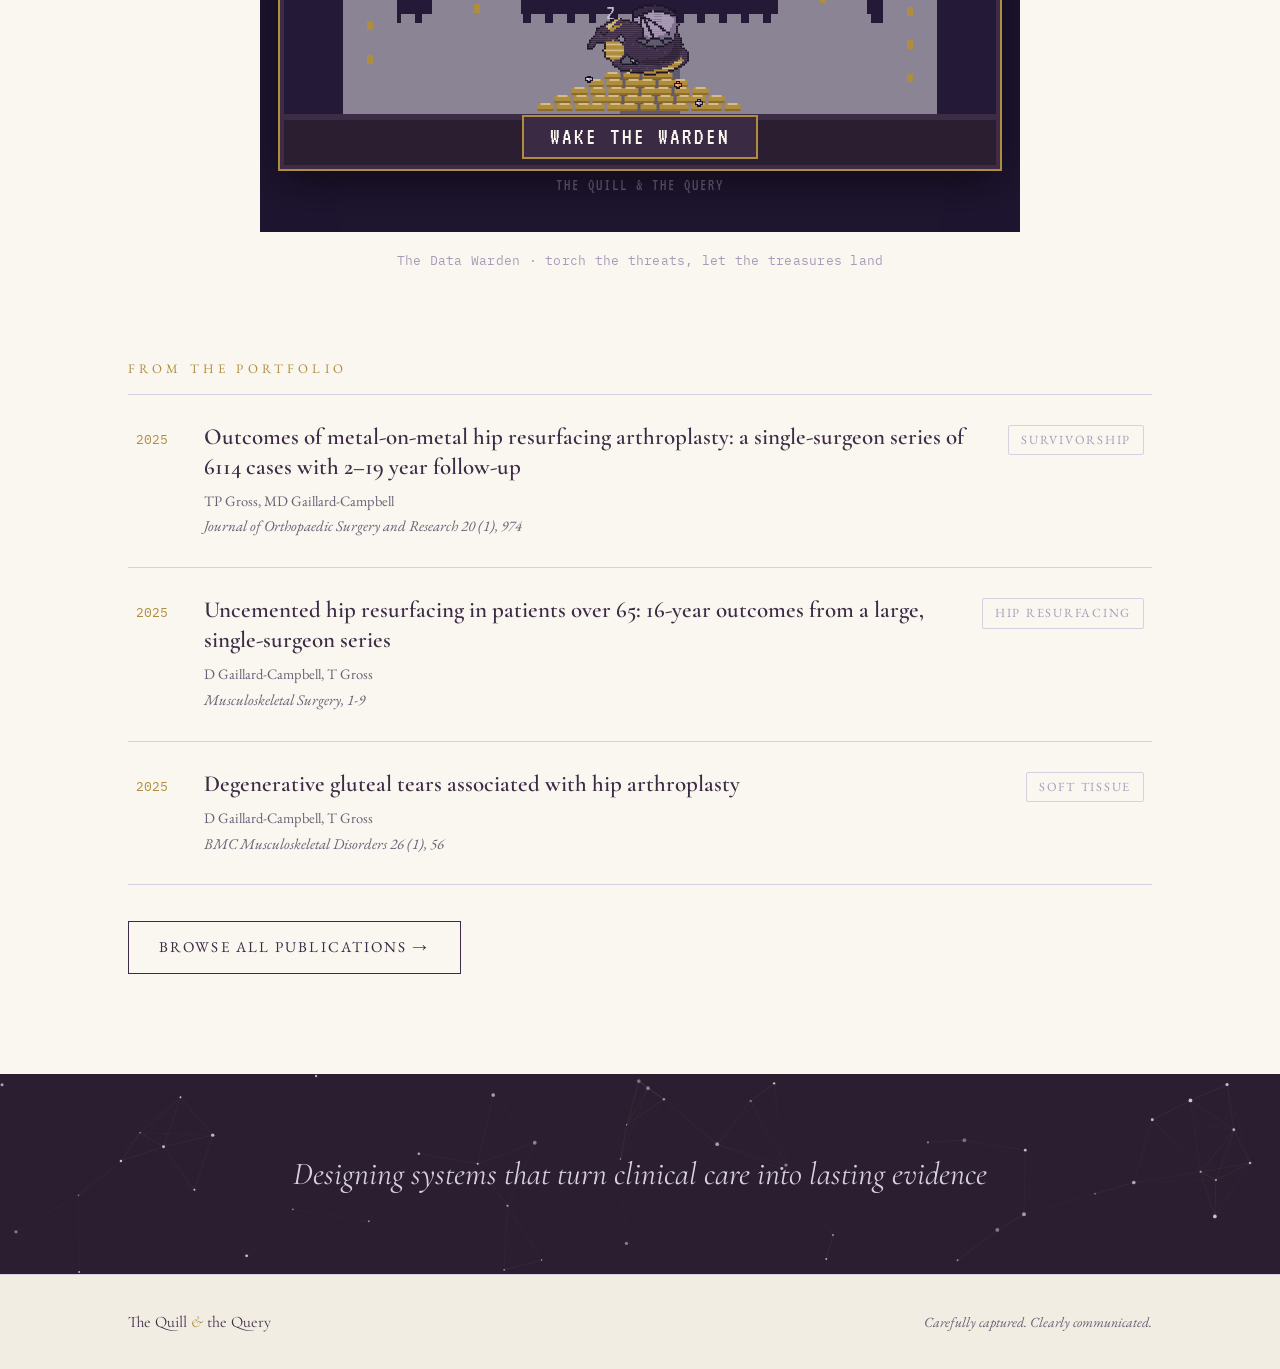
==== commit 585b9abb: "Home: restore Data Warden game to full size (570px -> 760px) Revert the earlier 25% shrink so the ga" ====
--- a/index.html
+++ b/index.html
@@ -144,7 +144,7 @@
         <div class="game-embed">
 <iframe
   title="The Data Warden"
-  style="width:100%; max-width:570px; aspect-ratio:760/620; border:0; display:block; margin:0 auto;"
+  style="width:100%; max-width:760px; aspect-ratio:760/620; border:0; display:block; margin:0 auto;"
   loading="lazy"
   allow="autoplay"
   srcdoc="<!doctype html>
--- a/css/style.css
+++ b/css/style.css
@@ -431,7 +431,7 @@
 .archive-search:focus { outline: 2px solid var(--gold); outline-offset: 2px; }
 
 /* ---------- About Me row (home) ---------- */
-.about-me { padding-top: 84px; padding-bottom: 84px; }
+.about-me { padding-top: 50px; padding-bottom: 50px; }
 /* thin full-width decorative node banners framing the About Me section */
 .node-banner { width: 100%; margin: 0 auto; }
 .node-banner img { display: block; width: 100%; height: 64px; object-fit: cover; }
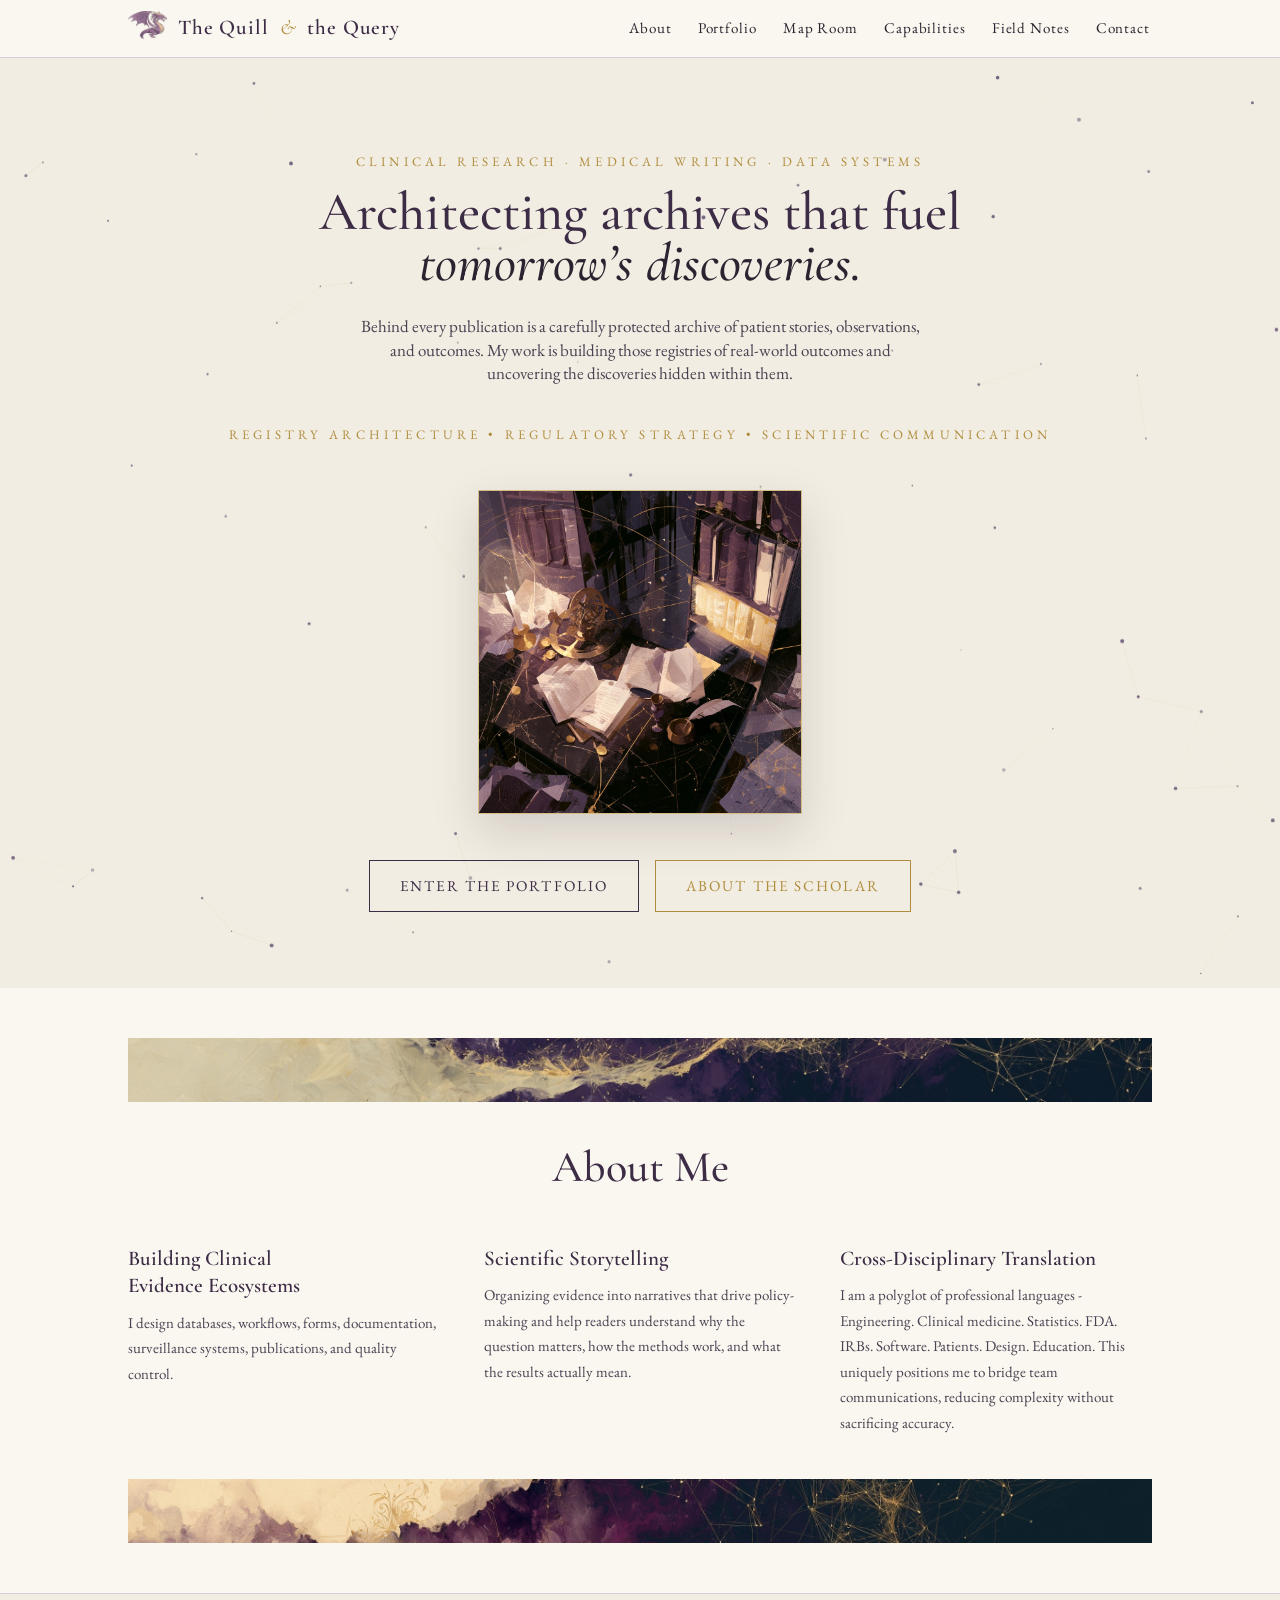
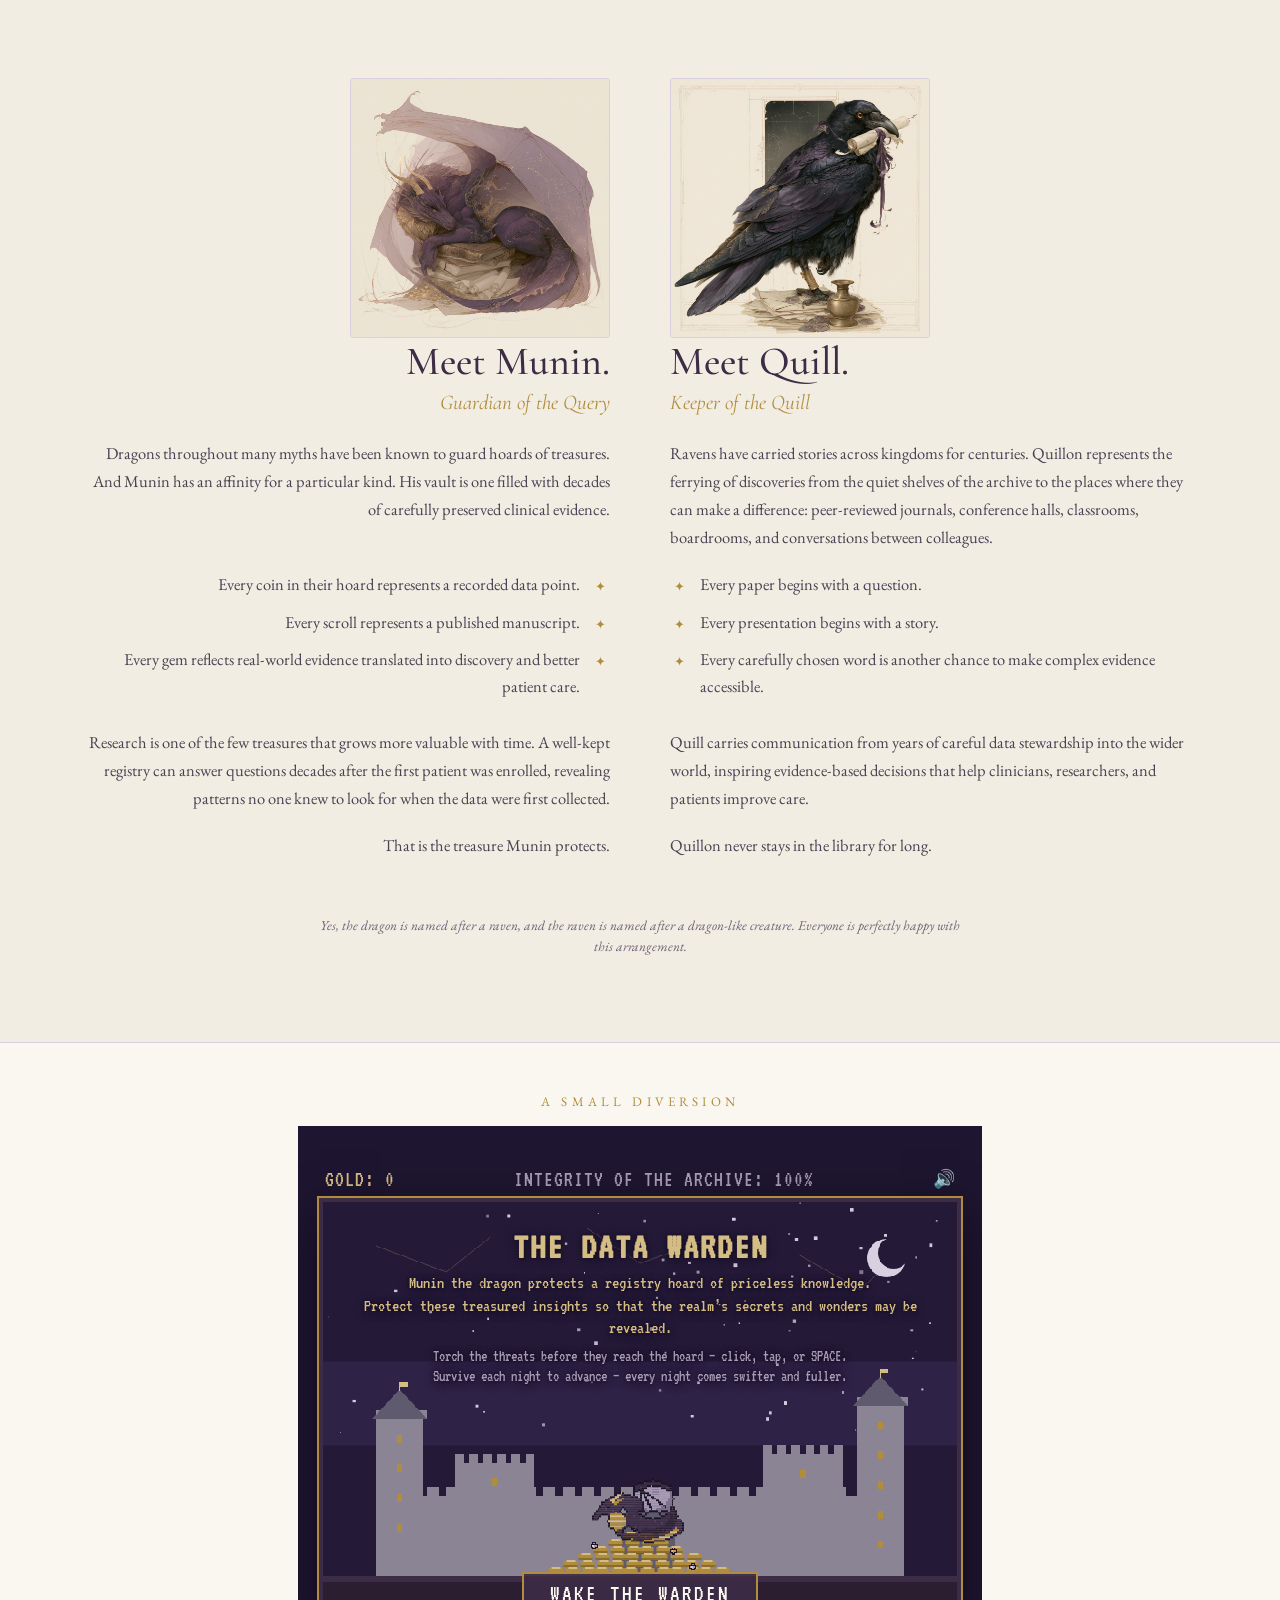
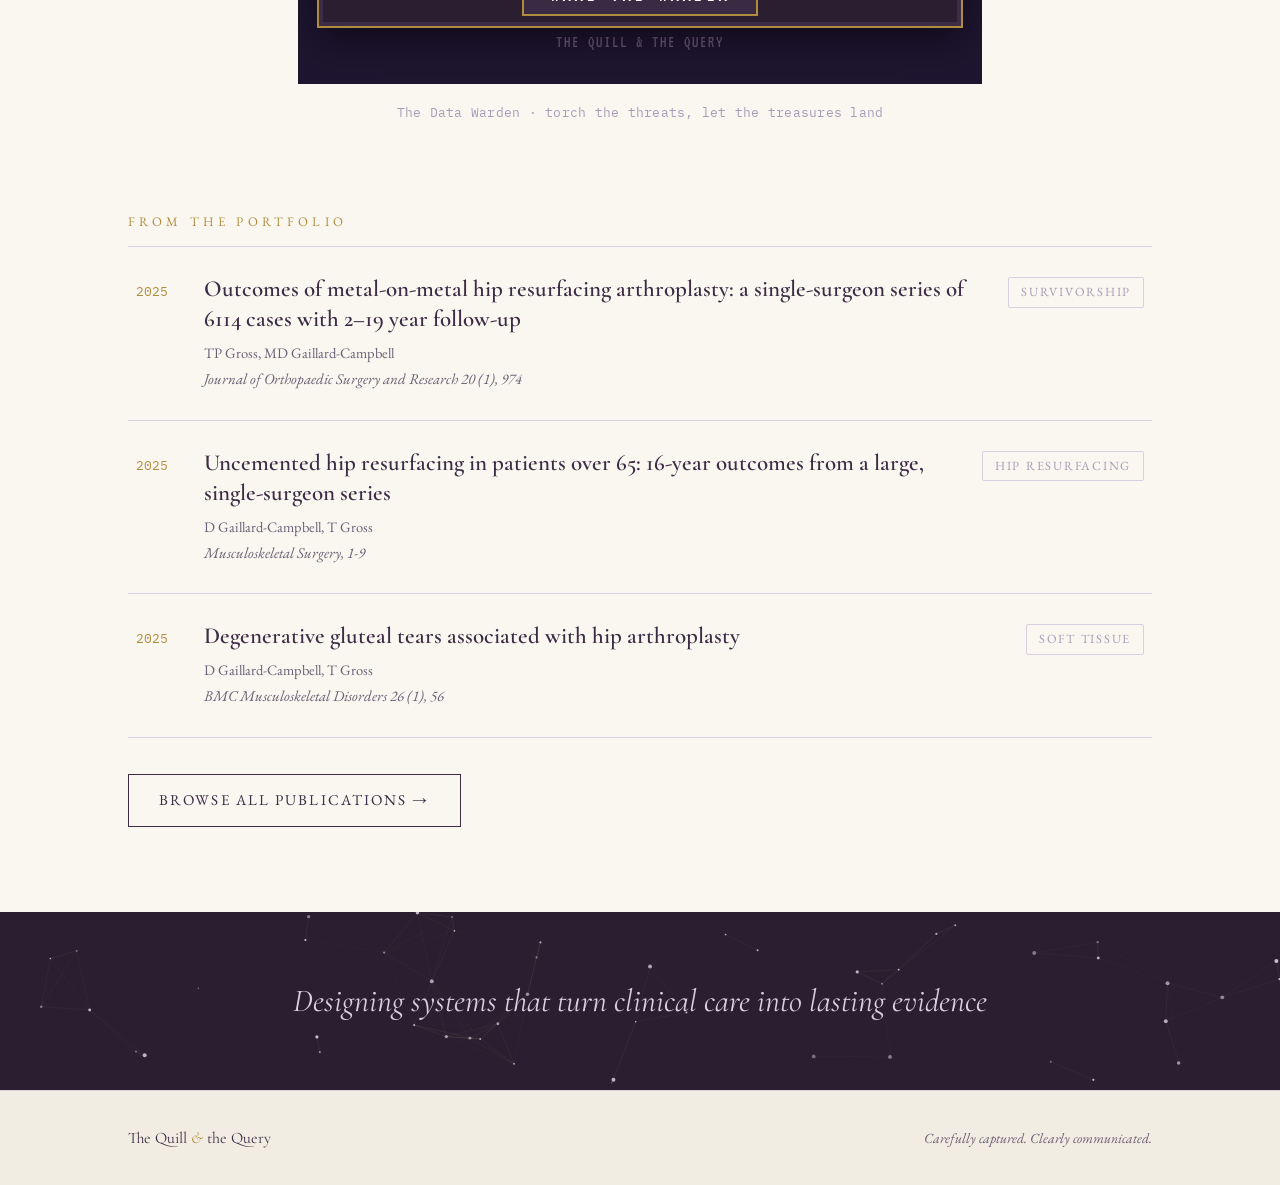
==== commit 9d169a76: "Home: shrink Data Warden game 10%, tighten quote-band spacing 15% (above, within, below)" ====
--- a/index.html
+++ b/index.html
@@ -144,7 +144,7 @@
         <div class="game-embed">
 <iframe
   title="The Data Warden"
-  style="width:100%; max-width:760px; aspect-ratio:760/620; border:0; display:block; margin:0 auto;"
+  style="width:100%; max-width:684px; aspect-ratio:760/620; border:0; display:block; margin:0 auto;"
   loading="lazy"
   allow="autoplay"
   srcdoc="<!doctype html>
@@ -1142,7 +1142,7 @@
     </section>
 
     <!-- FEATURED PUBLICATIONS -->
-    <section class="container section-tight section-end">
+    <section class="container section-tight section-end" style="padding-bottom: 85px;">
       <p class="eyebrow">From the Portfolio</p>
       <div class="publist">
         <article class="pubcard" tabindex="0">
--- a/css/style.css
+++ b/css/style.css
@@ -229,18 +229,18 @@
   position: relative;
   max-width: 900px;
   margin: 0 auto;
-  padding: 110px 28px 90px;
+  padding: 93px 28px 76px;
   text-align: center;
 }
 .hero h1 {
   font-family: var(--display);
   font-weight: 500;
-  font-size: clamp(35px, 5.6vw, 60px);
-  line-height: 1.12;
+  font-size: clamp(31.5px, 5.04vw, 54px);
+  line-height: 0.95;
   color: var(--plum);
 }
 .hero h1 em { font-style: italic; color: var(--ink); }
-.hero .lede { margin: 26px auto 0; max-width: 560px; font-size: 19px; }
+.hero .lede { margin: 26px auto 0; max-width: 560px; font-size: 17px; line-height: 1.4; }
 
 .statline {
   font-family: var(--mono);
@@ -553,7 +553,7 @@
   position: relative;
   max-width: 760px;
   margin: 0 auto;
-  padding: 76px 28px;
+  padding: 65px 28px;
   text-align: center;
 }
 .quote-band blockquote p {
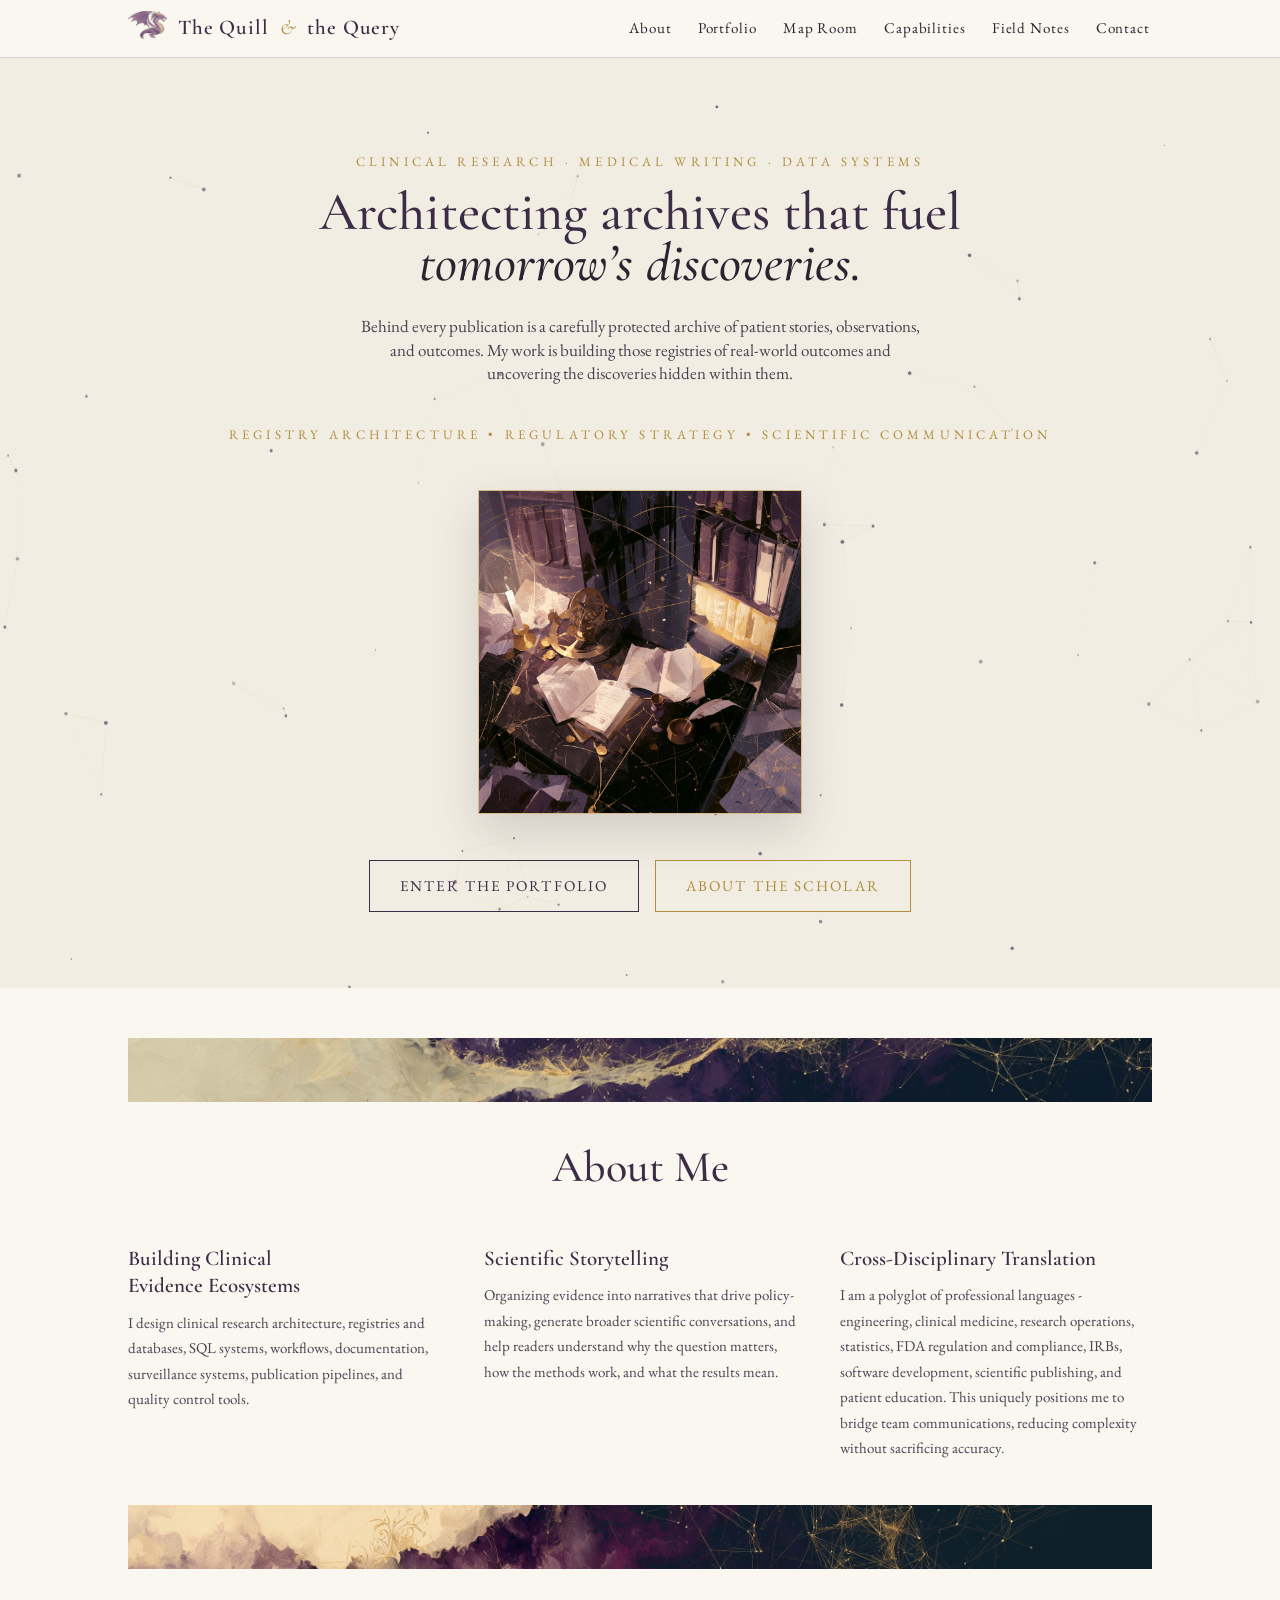
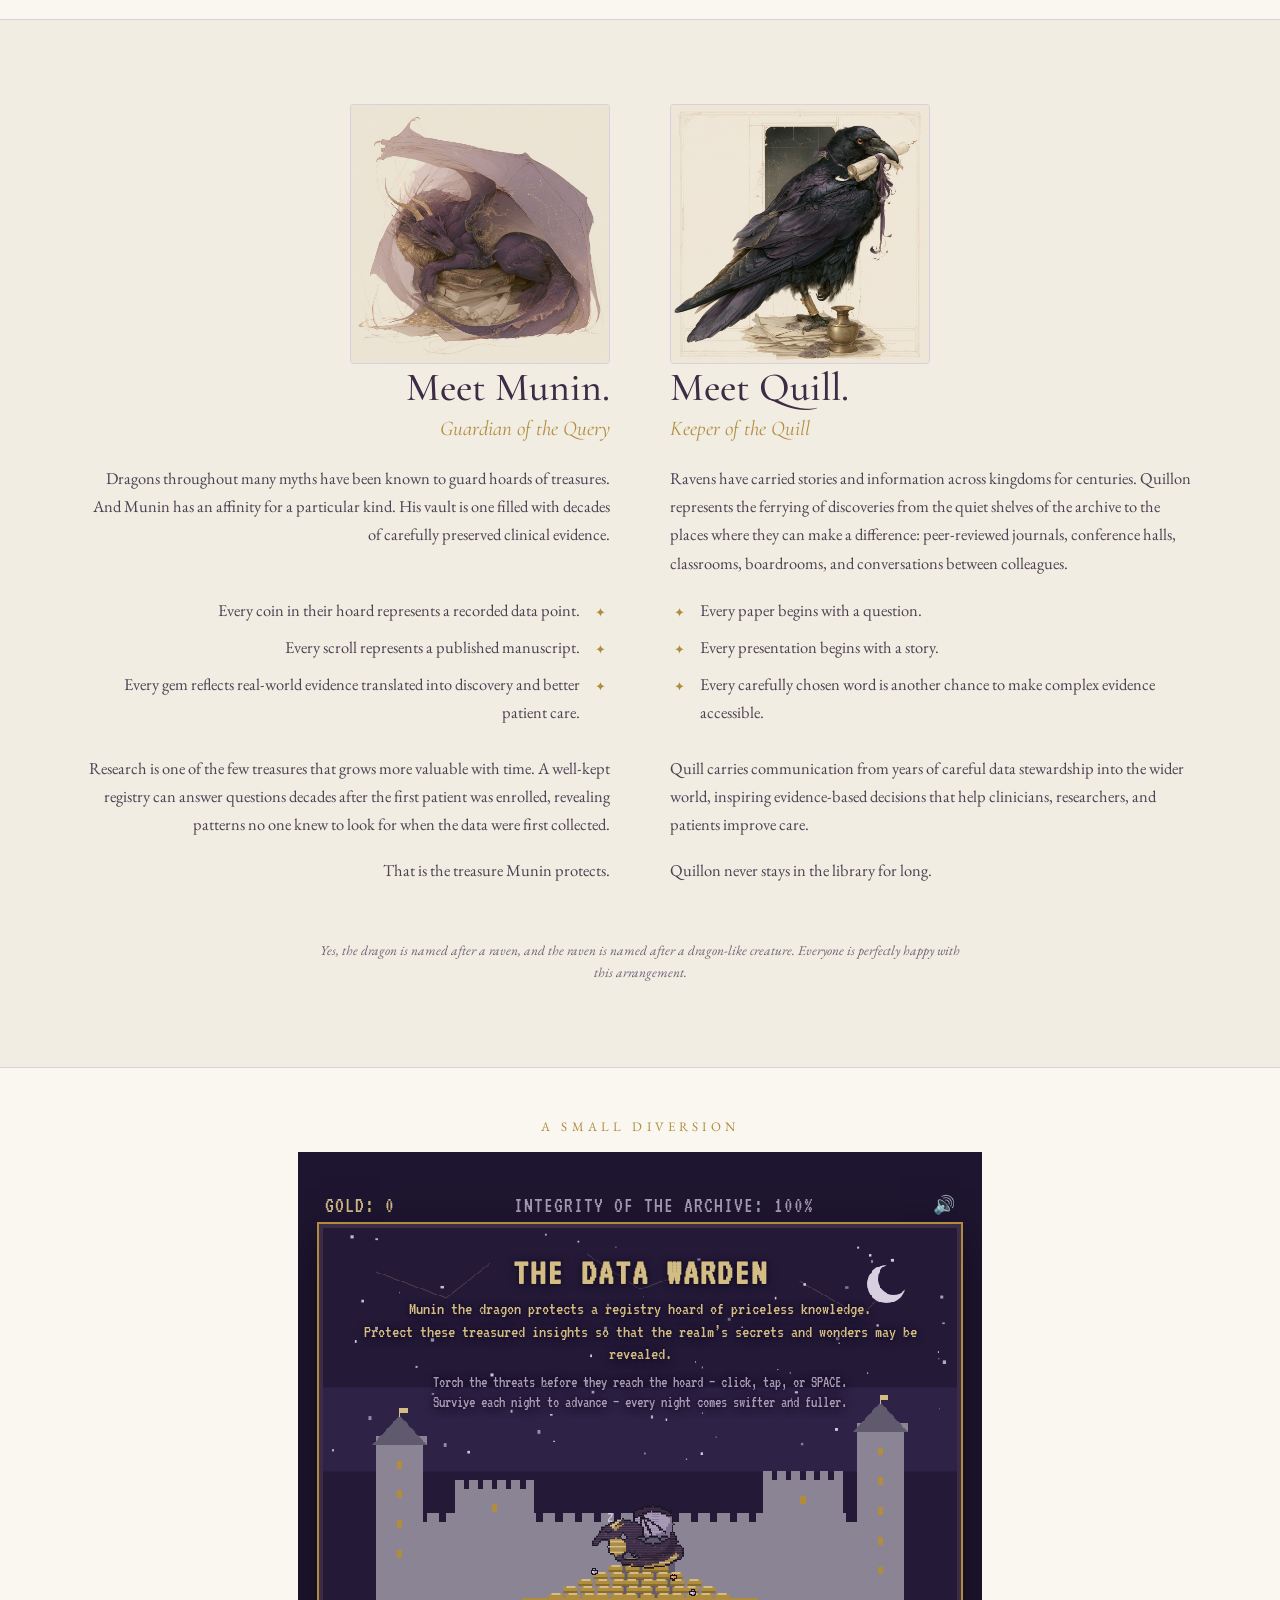
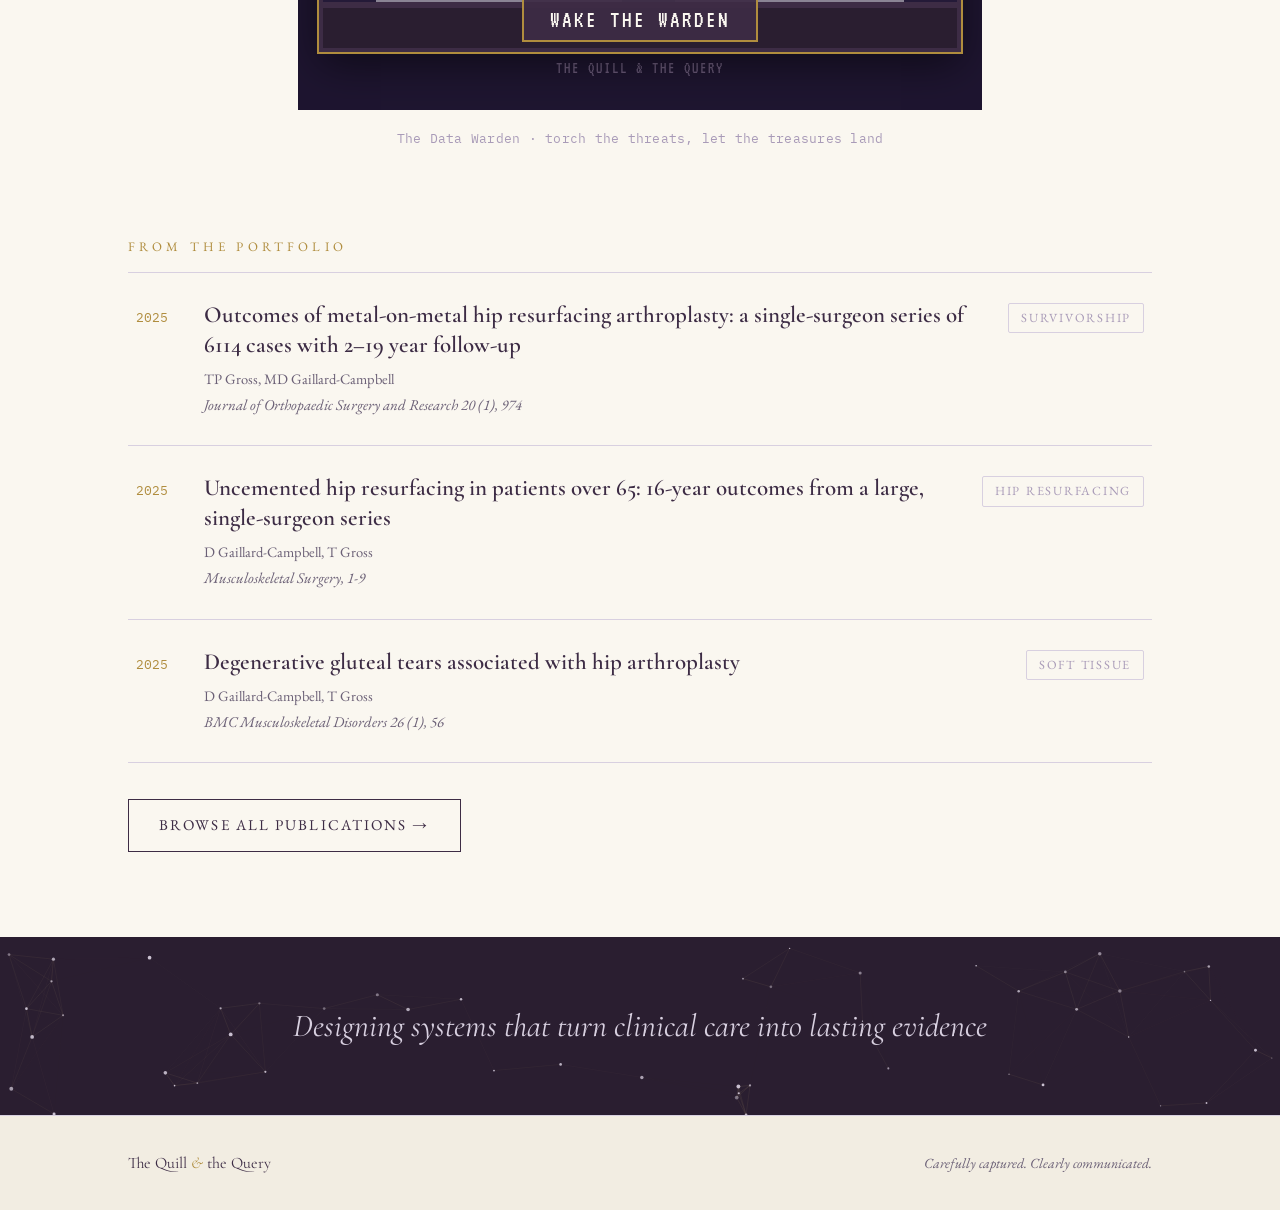
==== commit fb39e9be: "Update index.html" ====
--- a/index.html
+++ b/index.html
@@ -64,24 +64,23 @@
         <div>
           <h3>Building Clinical Evidence Ecosystems</h3>
           <p>
-            I design databases, workflows, forms,
-            documentation, surveillance systems, publications, and quality
-            control.
+            I design clinical research architecture, registries and databases, SQL systems, workflows,
+            documentation, surveillance systems, publication pipelines, and quality
+            control tools.
           </p>
         </div>
         <div>
           <h3>Scientific Storytelling</h3>
           <p>
-            Organizing evidence into narratives that drive policy-making and
+            Organizing evidence into narratives that drive policy-making, generate broader scientific conversations, and
             help readers understand why the question matters, how the methods
-            work, and what the results actually mean.
+            work, and what the results mean.
           </p>
         </div>
         <div>
           <h3>Cross-Disciplinary Translation</h3>
           <p>
-            I am a polyglot of professional languages - Engineering. Clinical medicine. Statistics. FDA. IRBs. Software.
-            Patients. Design. Education. This uniquely positions me to bridge team
+            I am a polyglot of professional languages - engineering, clinical medicine, research operations, statistics, FDA regulation and compliance, IRBs, software development, scientific publishing, and patient education. This uniquely positions me to bridge team
             communications, reducing complexity without sacrificing accuracy.
             
           </p>
@@ -120,7 +119,7 @@
           </figure>
           <h2 class="display r-head c-q">Meet Quill.</h2>
           <p class="meet-subhead r-sub c-q"><em>Keeper of the Quill</em></p>
-          <p class="meet-p r-intro c-q">Ravens have carried stories across kingdoms for centuries. Quillon represents the ferrying of discoveries from the quiet shelves of the archive to the places where they can make a difference: peer-reviewed journals, conference halls, classrooms, boardrooms, and conversations between colleagues.</p>
+          <p class="meet-p r-intro c-q">Ravens have carried stories and information across kingdoms for centuries. Quillon represents the ferrying of discoveries from the quiet shelves of the archive to the places where they can make a difference: peer-reviewed journals, conference halls, classrooms, boardrooms, and conversations between colleagues.</p>
           <ul class="hoard-list r-list c-q">
             <li>Every paper begins with a question.</li>
             <li>Every presentation begins with a story.</li>
